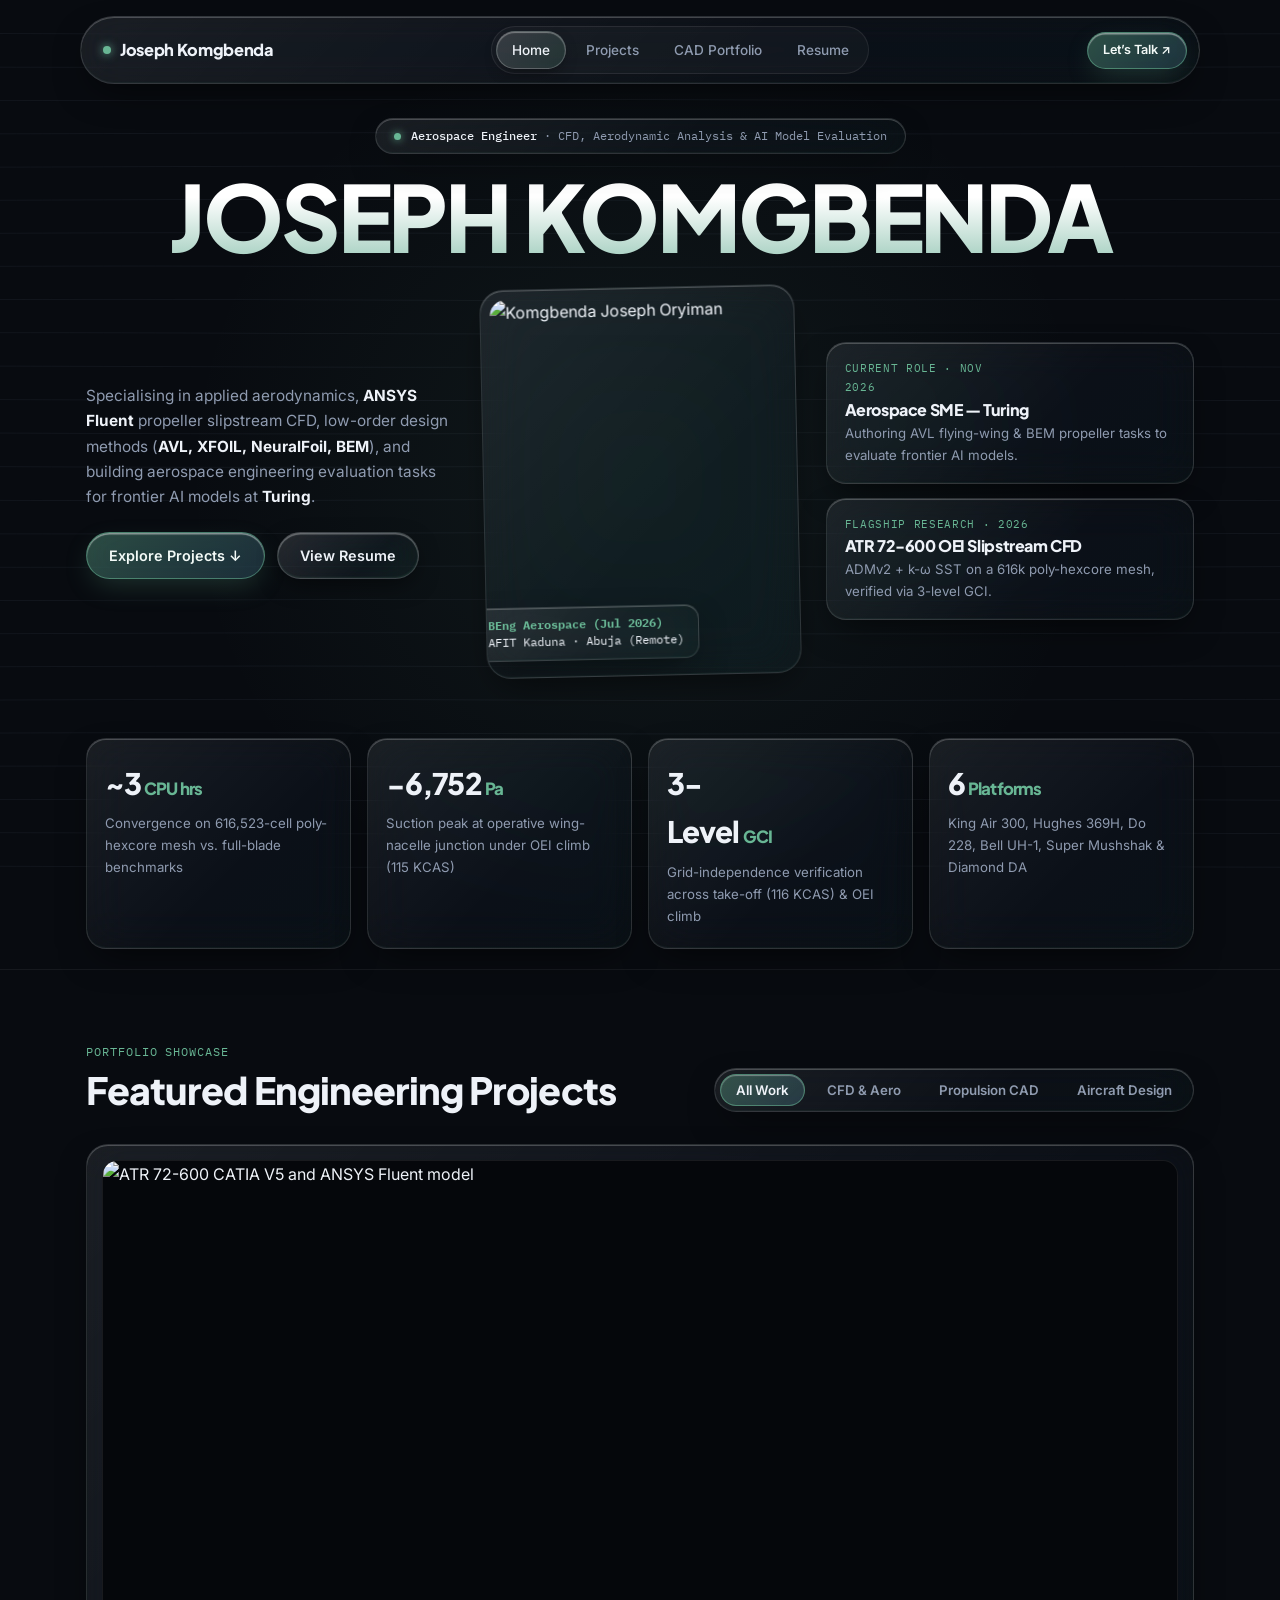
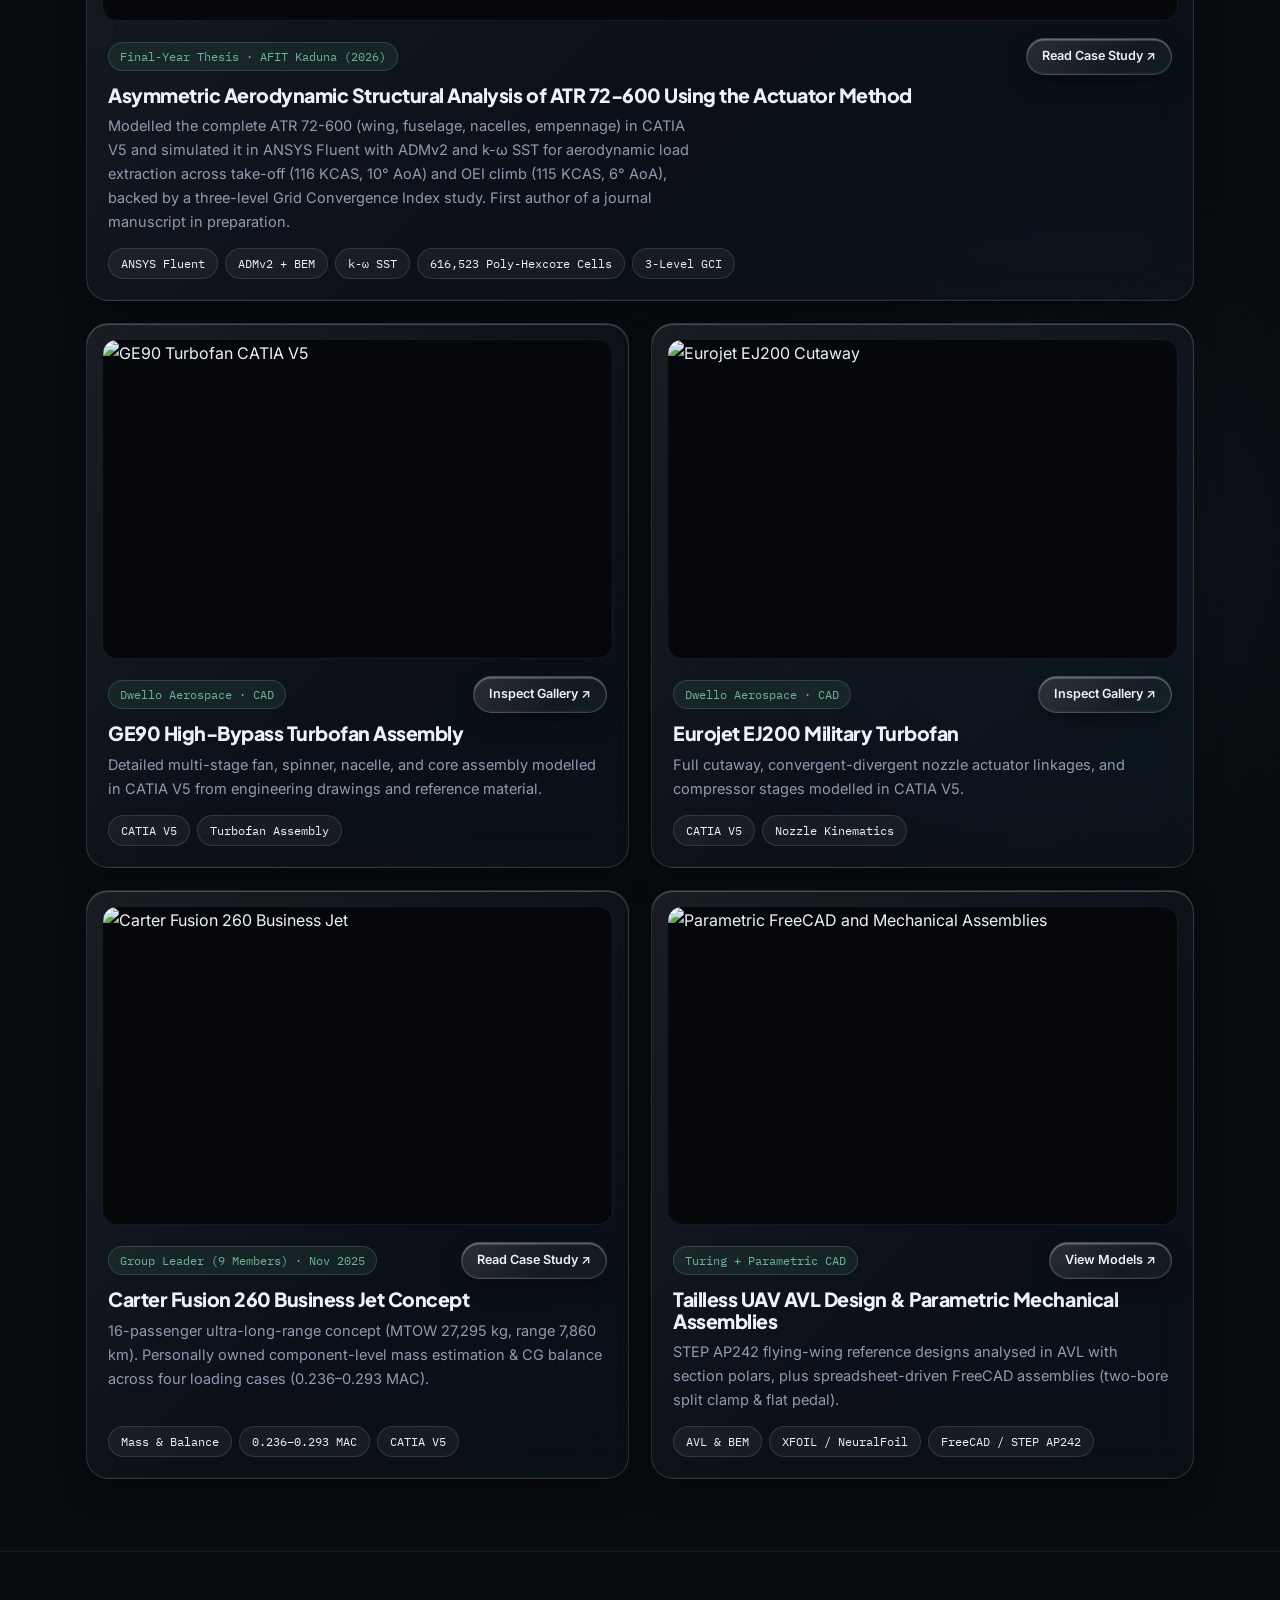
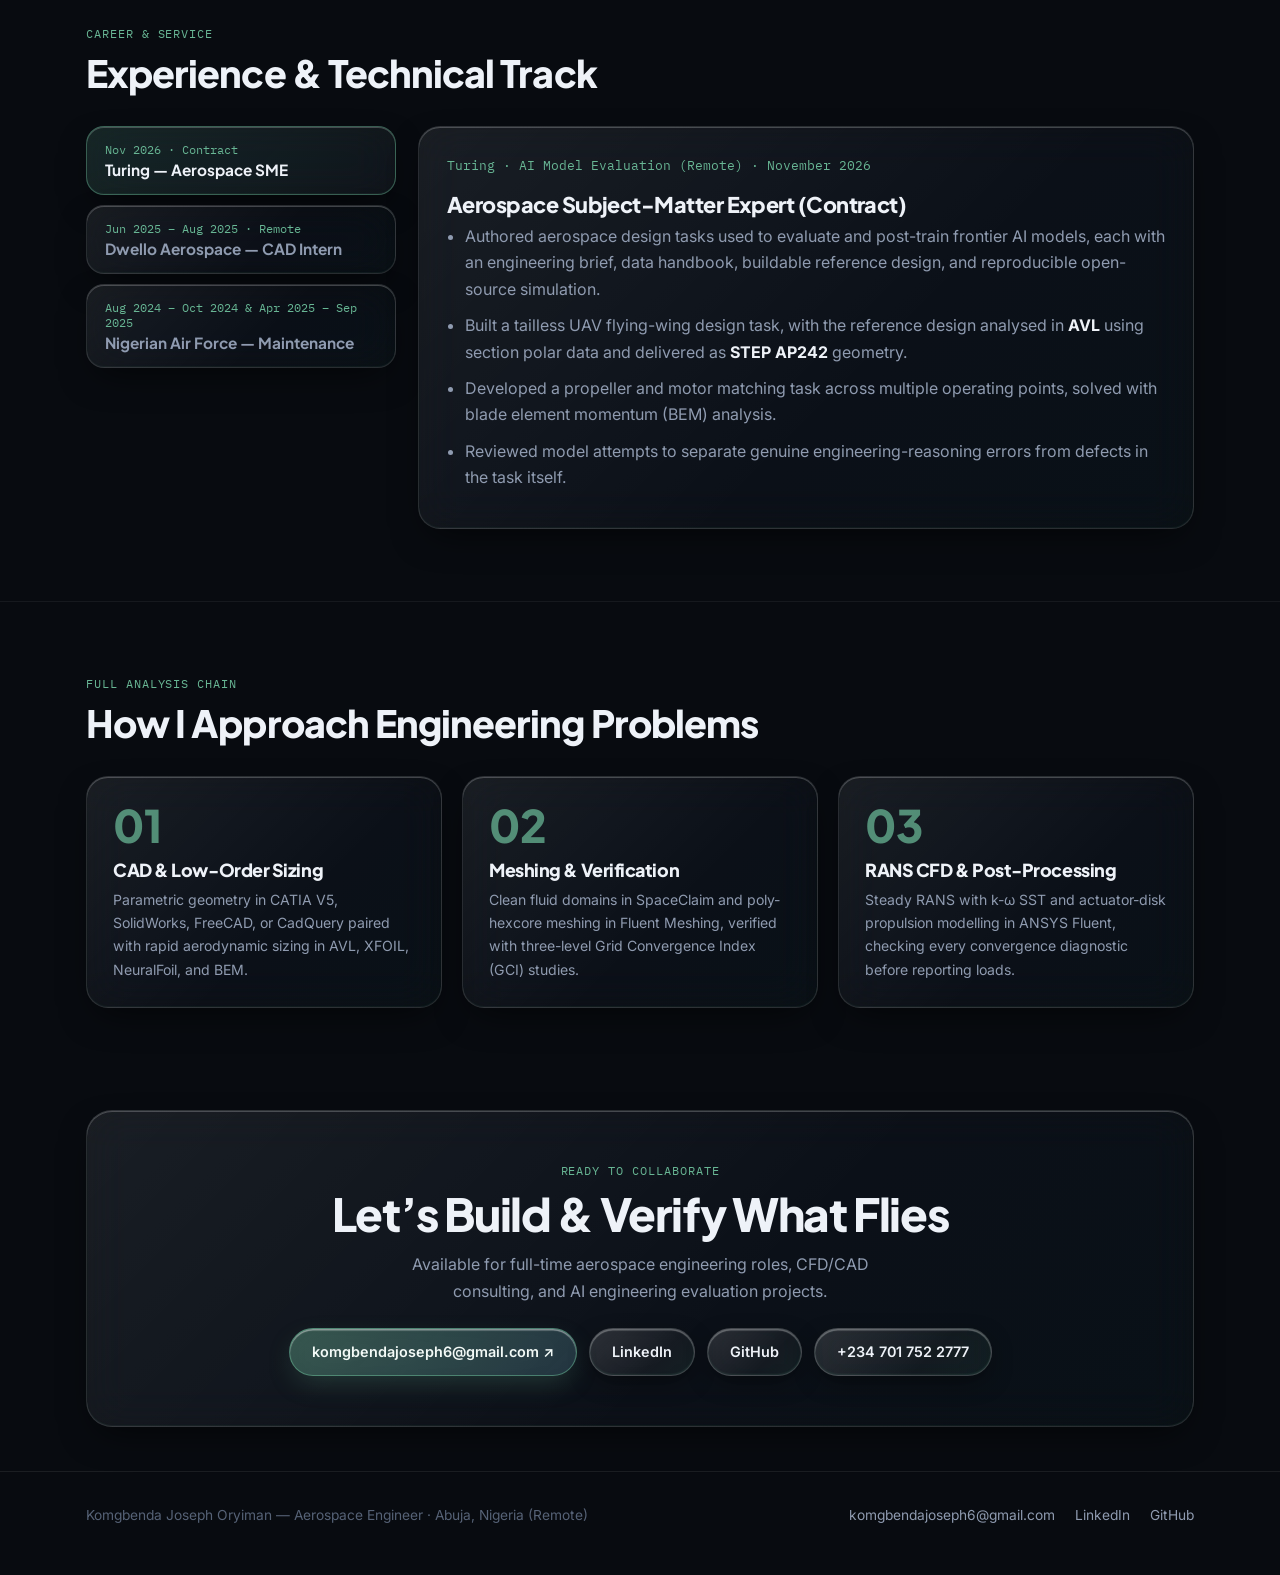
==== index.html @ 3beb5c0e "Redesign portfolio with interactive airflow canvas, liquid-glass UI, and updated resume" ====
<!DOCTYPE html>
<html lang="en">
<head>
<meta charset="UTF-8">
<meta name="viewport" content="width=device-width, initial-scale=1">
<title>Komgbenda Joseph Oryiman — Aerospace Engineer | CFD, CAD &amp; AI Model Evaluation</title>
<meta name="description" content="Aerospace engineering portfolio of Komgbenda Joseph Oryiman: ATR 72-600 propeller slipstream CFD, AVL/XFOIL/BEM low-order aerodynamics, CATIA V5 turbofan modeling, and AI model evaluation.">
<link rel="preconnect" href="https://fonts.googleapis.com">
<link rel="preconnect" href="https://fonts.gstatic.com" crossorigin>
<link href="https://fonts.googleapis.com/css2?family=Plus+Jakarta+Sans:wght@600;700;800&family=Inter:wght@400;500;600&family=IBM+Plex+Mono:wght@400;500;600&display=swap" rel="stylesheet">
<link rel="stylesheet" href="style.css">
</head>
<body>

<canvas id="airflow-canvas"></canvas>

<div class="page-content">
  <div class="nav-shell">
    <nav class="top-pill liquid-glass">
      <a class="brand" href="index.html">
        <span class="brand-dot"></span>
        Joseph Komgbenda
      </a>
      <div class="nav-tabs">
        <a class="nav-tab active" href="index.html" aria-current="page">Home</a>
        <a class="nav-tab" href="projects.html">Projects</a>
        <a class="nav-tab" href="cad-portfolio.html">CAD Portfolio</a>
        <a class="nav-tab" href="resume.html">Resume</a>
      </div>
      <a class="liquid-btn primary sm" href="#contact">Let’s Talk ↗</a>
    </nav>
  </div>

  <header class="hero" id="home">
    <div class="wrap">
      <div class="hero-kicker liquid-glass">
        <span class="pulse-dot"></span>
        <span><b>Aerospace Engineer</b> · CFD, Aerodynamic Analysis &amp; AI Model Evaluation</span>
      </div>
      <h1 class="hero-banner-name">JOSEPH KOMGBENDA</h1>

      <div class="hero-stage">
        <div class="hero-left">
          <p>
            Specialising in applied aerodynamics, <b>ANSYS Fluent</b> propeller slipstream CFD,
            low-order design methods (<b>AVL, XFOIL, NeuralFoil, BEM</b>), and building aerospace
            engineering evaluation tasks for frontier AI models at <b>Turing</b>.
          </p>
          <div style="display:flex; gap:12px; flex-wrap:wrap;">
            <a class="liquid-btn primary" href="projects.html">Explore Projects ↓</a>
            <a class="liquid-btn" href="resume.html">View Resume</a>
          </div>
        </div>

        <div class="portrait-card liquid-glass">
          <img src="assets/joe-photo.jpg" alt="Komgbenda Joseph Oryiman">
          <div class="floating-badge liquid-glass">
            <b>BEng Aerospace (Jul 2026)</b><br>
            AFIT Kaduna · Abuja (Remote)
          </div>
        </div>

        <div class="hero-right">
          <a class="spec-pill-card liquid-glass" href="resume.html">
            <div class="eyebrow">
              <span>Current Role · Nov 2026</span>
              <span class="telemetry-hint">AVL · BEM · STEP AP242</span>
            </div>
            <h3>Aerospace SME — Turing</h3>
            <p>Authoring AVL flying-wing &amp; BEM propeller tasks to evaluate frontier AI models.</p>
          </a>
          <a class="spec-pill-card liquid-glass" href="project-atr72.html">
            <div class="eyebrow">
              <span>Flagship Research · 2026</span>
              <span class="telemetry-hint">115–116 KCAS · RANS</span>
            </div>
            <h3>ATR 72-600 OEI Slipstream CFD</h3>
            <p>ADMv2 + k-&omega; SST on a 616k poly-hexcore mesh, verified via 3-level GCI.</p>
          </a>
        </div>
      </div>
    </div>
  </header>

  <div class="wrap">
    <div class="stats-grid">
      <div class="stat-card liquid-glass">
        <div class="stat-top">
          <div class="stat-val">~3<span>CPU hrs</span></div>
          <span class="telemetry-hint">vs. 170–3,100h</span>
        </div>
        <div class="stat-lbl">Convergence on 616,523-cell poly-hexcore mesh vs. full-blade benchmarks</div>
      </div>
      <div class="stat-card liquid-glass">
        <div class="stat-top">
          <div class="stat-val">&minus;6,752<span>Pa</span></div>
          <span class="telemetry-hint">TKE 35.9 m&sup2;/s&sup2;</span>
        </div>
        <div class="stat-lbl">Suction peak at operative wing-nacelle junction under OEI climb (115 KCAS)</div>
      </div>
      <div class="stat-card liquid-glass">
        <div class="stat-top">
          <div class="stat-val">3-Level<span>GCI</span></div>
          <span class="telemetry-hint">AoA 6&deg; &amp; 10&deg;</span>
        </div>
        <div class="stat-lbl">Grid-independence verification across take-off (116 KCAS) &amp; OEI climb</div>
      </div>
      <div class="stat-card liquid-glass">
        <div class="stat-top">
          <div class="stat-val">6<span>Platforms</span></div>
          <span class="telemetry-hint">307 EAG · 431 EG</span>
        </div>
        <div class="stat-lbl">King Air 300, Hughes 369H, Do 228, Bell UH-1, Super Mushshak &amp; Diamond DA</div>
      </div>
    </div>
  </div>

  <section class="sec" id="projects">
    <div class="wrap">
      <div class="sec-head">
        <div>
          <span class="sec-tag">Portfolio Showcase</span>
          <h2>Featured Engineering Projects</h2>
        </div>
        <div class="filter-bar liquid-glass" role="tablist">
          <button class="filter-pill active" data-filter="all">All Work</button>
          <button class="filter-pill" data-filter="cfd">CFD &amp; Aero</button>
          <button class="filter-pill" data-filter="cad">Propulsion CAD</button>
          <button class="filter-pill" data-filter="design">Aircraft Design</button>
        </div>
      </div>

      <div class="proj-grid">
        <article class="proj-card wide liquid-glass" data-cat="cfd">
          <div class="proj-thumb">
            <img src="assets/atr-model ansys.png" alt="ATR 72-600 CATIA V5 and ANSYS Fluent model">
          </div>
          <div class="proj-body">
            <div class="proj-meta">
              <span class="proj-tag">Final-Year Thesis · AFIT Kaduna (2026)</span>
              <a class="liquid-btn sm" href="project-atr72.html">Read Case Study ↗</a>
            </div>
            <h3>Asymmetric Aerodynamic Structural Analysis of ATR 72-600 Using the Actuator Method</h3>
            <p>
              Modelled the complete ATR 72-600 (wing, fuselage, nacelles, empennage) in CATIA V5 and simulated it in ANSYS Fluent
              with ADMv2 and k-&omega; SST for aerodynamic load extraction across take-off (116 KCAS, 10&deg; AoA) and OEI climb
              (115 KCAS, 6&deg; AoA), backed by a three-level Grid Convergence Index study. First author of a journal manuscript in preparation.
            </p>
            <div class="chip-list">
              <span class="glass-chip">ANSYS Fluent</span>
              <span class="glass-chip">ADMv2 + BEM</span>
              <span class="glass-chip">k-&omega; SST</span>
              <span class="glass-chip">616,523 Poly-Hexcore Cells</span>
              <span class="glass-chip">3-Level GCI</span>
            </div>
          </div>
        </article>

        <article class="proj-card liquid-glass" data-cat="cad">
          <div class="proj-thumb">
            <img src="assets/ge90-iso.jpg" alt="GE90 Turbofan CATIA V5">
          </div>
          <div class="proj-body">
            <div class="proj-meta">
              <span class="proj-tag">Dwello Aerospace · CAD</span>
              <a class="liquid-btn sm" href="cad-portfolio.html">Inspect Gallery ↗</a>
            </div>
            <h3>GE90 High-Bypass Turbofan Assembly</h3>
            <p>Detailed multi-stage fan, spinner, nacelle, and core assembly modelled in CATIA V5 from engineering drawings and reference material.</p>
            <div class="chip-list">
              <span class="glass-chip">CATIA V5</span>
              <span class="glass-chip">Turbofan Assembly</span>
            </div>
          </div>
        </article>

        <article class="proj-card liquid-glass" data-cat="cad">
          <div class="proj-thumb">
            <img src="assets/ej200-cutaway.jpg" alt="Eurojet EJ200 Cutaway">
          </div>
          <div class="proj-body">
            <div class="proj-meta">
              <span class="proj-tag">Dwello Aerospace · CAD</span>
              <a class="liquid-btn sm" href="cad-portfolio.html#ej200">Inspect Gallery ↗</a>
            </div>
            <h3>Eurojet EJ200 Military Turbofan</h3>
            <p>Full cutaway, convergent-divergent nozzle actuator linkages, and compressor stages modelled in CATIA V5.</p>
            <div class="chip-list">
              <span class="glass-chip">CATIA V5</span>
              <span class="glass-chip">Nozzle Kinematics</span>
            </div>
          </div>
        </article>

        <article class="proj-card liquid-glass" data-cat="design">
          <div class="proj-thumb">
            <img src="assets/carter260-iso.jpg" alt="Carter Fusion 260 Business Jet">
          </div>
          <div class="proj-body">
            <div class="proj-meta">
              <span class="proj-tag">Group Leader (9 Members) · Nov 2025</span>
              <a class="liquid-btn sm" href="project-carter260.html">Read Case Study ↗</a>
            </div>
            <h3>Carter Fusion 260 Business Jet Concept</h3>
            <p>16-passenger ultra-long-range concept (MTOW 27,295 kg, range 7,860 km). Personally owned component-level mass estimation &amp; CG balance across four loading cases (0.236–0.293 MAC).</p>
            <div class="chip-list">
              <span class="glass-chip">Mass &amp; Balance</span>
              <span class="glass-chip">0.236–0.293 MAC</span>
              <span class="glass-chip">CATIA V5</span>
            </div>
          </div>
        </article>

        <article class="proj-card liquid-glass" data-cat="cfd">
          <div class="proj-thumb">
            <img src="assets/bike brace.jpg" alt="Parametric FreeCAD and Mechanical Assemblies">
          </div>
          <div class="proj-body">
            <div class="proj-meta">
              <span class="proj-tag">Turing + Parametric CAD</span>
              <a class="liquid-btn sm" href="cad-portfolio.html#side-quests">View Models ↗</a>
            </div>
            <h3>Tailless UAV AVL Design &amp; Parametric Mechanical Assemblies</h3>
            <p>STEP AP242 flying-wing reference designs analysed in AVL with section polars, plus spreadsheet-driven FreeCAD assemblies (two-bore split clamp &amp; flat pedal).</p>
            <div class="chip-list">
              <span class="glass-chip">AVL &amp; BEM</span>
              <span class="glass-chip">XFOIL / NeuralFoil</span>
              <span class="glass-chip">FreeCAD / STEP AP242</span>
            </div>
          </div>
        </article>
      </div>
    </div>
  </section>

  <section class="sec" id="experience">
    <div class="wrap">
      <div class="sec-head">
        <div>
          <span class="sec-tag">Career &amp; Service</span>
          <h2>Experience &amp; Technical Track</h2>
        </div>
      </div>

      <div class="exp-layout">
        <div class="exp-tab-list" role="tablist">
          <button class="exp-tab-btn liquid-glass active" data-exp="turing">
            <span class="when">Nov 2026 · Contract</span>
            <strong>Turing — Aerospace SME</strong>
          </button>
          <button class="exp-tab-btn liquid-glass" data-exp="dwello">
            <span class="when">Jun 2025 – Aug 2025 · Remote</span>
            <strong>Dwello Aerospace — CAD Intern</strong>
          </button>
          <button class="exp-tab-btn liquid-glass" data-exp="naf">
            <span class="when">Aug 2024 – Oct 2024 &amp; Apr 2025 – Sep 2025</span>
            <strong>Nigerian Air Force — Maintenance</strong>
          </button>
        </div>

        <div>
          <div class="exp-panel liquid-glass active" id="exp-turing">
            <div class="org">Turing · AI Model Evaluation (Remote) · November 2026</div>
            <h3>Aerospace Subject-Matter Expert (Contract)</h3>
            <ul>
              <li>Authored aerospace design tasks used to evaluate and post-train frontier AI models, each with an engineering brief, data handbook, buildable reference design, and reproducible open-source simulation.</li>
              <li>Built a tailless UAV flying-wing design task, with the reference design analysed in <b>AVL</b> using section polar data and delivered as <b>STEP AP242</b> geometry.</li>
              <li>Developed a propeller and motor matching task across multiple operating points, solved with blade element momentum (BEM) analysis.</li>
              <li>Reviewed model attempts to separate genuine engineering-reasoning errors from defects in the task itself.</li>
            </ul>
          </div>

          <div class="exp-panel liquid-glass" id="exp-dwello">
            <div class="org">Dwello Aerospace · June 2025 – August 2025</div>
            <h3>Remote CAD Engineering Intern</h3>
            <ul>
              <li>Built detailed <b>CATIA V5</b> models of the <b>GE90</b> and <b>Eurojet EJ200</b> turbofan engines from engineering drawings and reference material.</li>
              <li>Delivered multi-view assemblies and fan/core cutaway visualisations for technical design reviews.</li>
            </ul>
          </div>

          <div class="exp-panel liquid-glass" id="exp-naf">
            <div class="org">Nigerian Air Force · 307 Executive Airlift Group (Apr–Sep 2025) &amp; 431 Engineering Group (Aug–Oct 2024)</div>
            <h3>Aircraft Maintenance (Nine Months Total)</h3>
            <ul>
              <li>Nine months of maintenance work across <b>six platforms</b>: King Air 300, Hughes 369H, Do 228, Bell UH-1, Super Mushshak, and Diamond DA.</li>
              <li>Executed scheduled inspections, maintenance records, and engineering documentation across both NAF commands.</li>
            </ul>
          </div>
        </div>
      </div>
    </div>
  </section>

  <section class="sec" id="process">
    <div class="wrap">
      <div class="sec-head">
        <div>
          <span class="sec-tag">Full Analysis Chain</span>
          <h2>How I Approach Engineering Problems</h2>
        </div>
      </div>
      <div class="process-grid">
        <div class="process-card liquid-glass">
          <div class="process-num">01</div>
          <h3>CAD &amp; Low-Order Sizing</h3>
          <p>Parametric geometry in CATIA V5, SolidWorks, FreeCAD, or CadQuery paired with rapid aerodynamic sizing in AVL, XFOIL, NeuralFoil, and BEM.</p>
        </div>
        <div class="process-card liquid-glass">
          <div class="process-num">02</div>
          <h3>Meshing &amp; Verification</h3>
          <p>Clean fluid domains in SpaceClaim and poly-hexcore meshing in Fluent Meshing, verified with three-level Grid Convergence Index (GCI) studies.</p>
        </div>
        <div class="process-card liquid-glass">
          <div class="process-num">03</div>
          <h3>RANS CFD &amp; Post-Processing</h3>
          <p>Steady RANS with k-&omega; SST and actuator-disk propulsion modelling in ANSYS Fluent, checking every convergence diagnostic before reporting loads.</p>
        </div>
      </div>
    </div>
  </section>

  <div class="wrap" id="contact">
    <div class="cta-box liquid-glass">
      <span class="sec-tag">Ready to Collaborate</span>
      <h2>Let’s Build &amp; Verify What Flies</h2>
      <p>Available for full-time aerospace engineering roles, CFD/CAD consulting, and AI engineering evaluation projects.</p>
      <div class="cta-actions">
        <a class="liquid-btn primary" href="mailto:komgbendajoseph6@gmail.com">komgbendajoseph6@gmail.com ↗</a>
        <a class="liquid-btn" href="https://www.linkedin.com/in/joseph-komgbenda-38bb41287/" target="_blank" rel="noopener">LinkedIn</a>
        <a class="liquid-btn" href="https://github.com/Joe47122" target="_blank" rel="noopener">GitHub</a>
        <a class="liquid-btn" href="tel:+2347017522777">+234 701 752 2777</a>
      </div>
    </div>
  </div>

  <footer class="site-footer">
    <div class="wrap footer-inner">
      <p>Komgbenda Joseph Oryiman &mdash; Aerospace Engineer · Abuja, Nigeria (Remote)</p>
      <div class="footer-links">
        <a href="mailto:komgbendajoseph6@gmail.com">komgbendajoseph6@gmail.com</a>
        <a href="https://www.linkedin.com/in/joseph-komgbenda-38bb41287/" target="_blank" rel="noopener">LinkedIn</a>
        <a href="https://github.com/Joe47122" target="_blank" rel="noopener">GitHub</a>
      </div>
    </div>
  </footer>
</div>

<script src="app.js"></script>
</body>
</html>
---- style.css ----
/* ============================================================
   Komgbenda Joseph Oryiman — Aerospace Engineering Portfolio
   Design: Refined Dark Slate + Multi-Layered Liquid Glass +
   Interactive Wind-Tunnel Airflow Streamlines + Preserved Fonts
   ============================================================ */

:root {
  --bg: #080b10;
  --bg-elev: #0d121a;
  --ink: #eef2f8;
  --muted: #8f9bb0;
  --faint: #566276;

  /* Refined, muted seafoam-sage & aero-teal palette */
  --accent: #68b694;
  --accent-soft: rgba(104, 182, 148, 0.22);
  --accent-cyan: #5d9cb3;
  --accent-dark: #07130e;

  /* Preserved original fonts */
  --font-display: "Plus Jakarta Sans", -apple-system, BlinkMacSystemFont, sans-serif;
  --font-body: "Inter", -apple-system, BlinkMacSystemFont, sans-serif;
  --font-mono: "IBM Plex Mono", ui-monospace, Menlo, monospace;

  --max-width: 1160px;
}

* { box-sizing: border-box; }
html { scroll-behavior: smooth; }

@media (prefers-reduced-motion: reduce) {
  html { scroll-behavior: auto; }
  * { animation-duration: 0.01ms !important; transition-duration: 0.01ms !important; }
}

body {
  margin: 0;
  background:
    radial-gradient(700px circle at 50% 10%, rgba(104, 182, 148, 0.08), transparent 65%),
    radial-gradient(600px circle at 85% 45%, rgba(93, 156, 179, 0.06), transparent 65%),
    var(--bg);
  color: var(--ink);
  font-family: var(--font-body);
  font-size: 16px;
  line-height: 1.65;
  -webkit-font-smoothing: antialiased;
  overflow-x: hidden;
  min-height: 100vh;
}

/* ============================================================
   FULL-PAGE INTERACTIVE AIRFLOW CANVAS
   ============================================================ */
#airflow-canvas {
  position: fixed;
  inset: 0;
  width: 100vw;
  height: 100vh;
  z-index: 0;
  pointer-events: none;
}

.page-content {
  position: relative;
  z-index: 1;
}

a { color: inherit; text-decoration: none; }
:focus-visible { outline: 2px solid var(--accent); outline-offset: 3px; }
img { display: block; max-width: 100%; }

.wrap, .container {
  max-width: var(--max-width);
  margin: 0 auto;
  padding: 0 26px;
}

.mono { font-family: var(--font-mono); }
.accent-text { color: var(--accent); }

h1, h2, h3, h4 {
  font-family: var(--font-display);
  font-weight: 800;
  line-height: 1.12;
  letter-spacing: -0.025em;
  color: var(--ink);
  margin: 0 0 0.45em 0;
}

p { color: var(--muted); margin: 0 0 1em 0; max-width: 65ch; }
p.lede { font-size: 1.04rem; color: var(--ink); max-width: 62ch; }

/* ============================================================
   LIQUID GLASS SURFACES & INTERACTIVE MICRO-DETAILS
   ============================================================ */
.liquid-glass {
  position: relative;
  background: linear-gradient(135deg, rgba(255,255,255,0.08) 0%, rgba(255,255,255,0.025) 60%, rgba(104,182,148,0.035) 100%);
  backdrop-filter: blur(22px) saturate(165%);
  -webkit-backdrop-filter: blur(22px) saturate(165%);
  border: 1px solid rgba(255, 255, 255, 0.12);
  box-shadow:
    0 14px 36px -12px rgba(0, 0, 0, 0.65),
    inset 0 1px 0.5px rgba(255, 255, 255, 0.22),
    inset 0 -1px 1px rgba(104, 182, 148, 0.08);
  transition: transform 0.28s cubic-bezier(0.2, 0.8, 0.2, 1),
              box-shadow 0.28s cubic-bezier(0.2, 0.8, 0.2, 1),
              border-color 0.28s ease,
              background 0.28s ease;
  overflow: hidden;
}

.liquid-glass::after {
  content: "";
  position: absolute;
  inset: 0;
  background: radial-gradient(280px circle at var(--gx, -999px) var(--gy, -999px),
              rgba(104, 182, 148, 0.16),
              rgba(255, 255, 255, 0.05) 45%,
              transparent 70%);
  opacity: 0;
  transition: opacity 0.35s ease;
  pointer-events: none;
}
.liquid-glass:hover::after { opacity: 1; }

.liquid-btn {
  position: relative;
  display: inline-flex;
  align-items: center;
  justify-content: center;
  gap: 10px;
  padding: 11px 22px;
  border-radius: 999px;
  font-family: var(--font-body);
  font-weight: 600;
  font-size: 0.9rem;
  color: var(--ink);
  cursor: pointer;
  overflow: hidden;
  background: linear-gradient(135deg, rgba(255,255,255,0.12) 0%, rgba(255,255,255,0.03) 65%, rgba(104,182,148,0.08) 100%);
  backdrop-filter: blur(20px) saturate(180%);
  -webkit-backdrop-filter: blur(20px) saturate(180%);
  border: 1px solid rgba(255, 255, 255, 0.18);
  box-shadow:
    0 8px 24px -6px rgba(0, 0, 0, 0.6),
    inset 0 1.5px 1px rgba(255, 255, 255, 0.32),
    inset 0 -1px 2px rgba(104, 182, 148, 0.14);
  transition: all 0.26s cubic-bezier(0.2, 0.85, 0.25, 1.15);
  text-decoration: none;
}
.liquid-btn::before {
  content: "";
  position: absolute;
  inset: 0;
  background: radial-gradient(110px circle at var(--mx, 50%) var(--my, 20%), rgba(255,255,255,0.28), transparent 65%);
  opacity: 0;
  transition: opacity 0.25s ease;
  pointer-events: none;
}
.liquid-btn:hover {
  transform: translateY(-2px);
  border-color: rgba(104, 182, 148, 0.5);
  box-shadow:
    0 14px 30px -8px rgba(104, 182, 148, 0.22),
    inset 0 1.5px 1.5px rgba(255, 255, 255, 0.45),
    inset 0 -1.5px 3px rgba(104, 182, 148, 0.25);
  text-decoration: none;
}
.liquid-btn:hover::before { opacity: 1; }

.liquid-btn.primary {
  background: linear-gradient(135deg, rgba(104, 182, 148, 0.38) 0%, rgba(93, 156, 179, 0.24) 100%);
  color: #f3faf7;
  border-color: rgba(104, 182, 148, 0.55);
  box-shadow:
    0 10px 28px -6px rgba(104, 182, 148, 0.25),
    inset 0 1.5px 1px rgba(255, 255, 255, 0.45);
}
.liquid-btn.primary:hover {
  background: linear-gradient(135deg, rgba(104, 182, 148, 0.52) 0%, rgba(93, 156, 179, 0.36) 100%);
  border-color: rgba(104, 182, 148, 0.8);
}

.liquid-btn.sm {
  padding: 7px 15px;
  font-size: 0.79rem;
}

/* ============================================================
   FLOATING LIQUID-GLASS NAVIGATION PILL
   ============================================================ */
.nav-shell {
  position: sticky;
  top: 16px;
  z-index: 60;
  padding: 0 20px;
}
nav.top-pill {
  max-width: 1120px;
  margin: 0 auto;
  border-radius: 999px;
  padding: 9px 12px 9px 22px;
  display: flex;
  align-items: center;
  justify-content: space-between;
  gap: 16px;
  flex-wrap: wrap;
}
.brand {
  font-family: var(--font-display);
  font-weight: 800;
  font-size: 1.02rem;
  letter-spacing: -0.02em;
  display: flex;
  align-items: center;
  gap: 9px;
  color: var(--ink);
}
.brand-dot {
  width: 8px;
  height: 8px;
  border-radius: 50%;
  background: var(--accent);
  box-shadow: 0 0 10px var(--accent);
}

.nav-tabs {
  display: flex;
  align-items: center;
  gap: 5px;
  padding: 4px;
  border-radius: 999px;
  background: rgba(255, 255, 255, 0.03);
  border: 1px solid rgba(255, 255, 255, 0.08);
  flex-wrap: wrap;
}
.nav-tab {
  position: relative;
  padding: 7px 15px;
  border-radius: 999px;
  font-size: 0.85rem;
  font-weight: 500;
  color: var(--muted);
  transition: all 0.24s cubic-bezier(0.2, 0.85, 0.25, 1.15);
}
.nav-tab:hover {
  color: var(--ink);
  transform: translateY(-1.5px);
  background: rgba(255, 255, 255, 0.07);
  box-shadow: inset 0 1px 1px rgba(255, 255, 255, 0.24);
  text-decoration: none;
}
.nav-tab.active, .nav-tab[aria-current="page"] {
  color: var(--ink);
  background: linear-gradient(135deg, rgba(255,255,255,0.14) 0%, rgba(104,182,148,0.16) 100%);
  border: 1px solid rgba(255, 255, 255, 0.22);
  box-shadow:
    0 6px 14px -4px rgba(0, 0, 0, 0.5),
    inset 0 1px 1px rgba(255, 255, 255, 0.35);
}

/* ============================================================
   HERO SECTION (HOME)
   ============================================================ */
.hero {
  padding: 50px 0 32px;
  position: relative;
  text-align: center;
}
.hero-kicker {
  display: inline-flex;
  align-items: center;
  gap: 10px;
  padding: 7px 18px;
  border-radius: 999px;
  font-family: var(--font-mono);
  font-size: 0.76rem;
  color: var(--muted);
  margin-bottom: 16px;
}
.hero-kicker b { color: var(--ink); font-weight: 500; }
.pulse-dot {
  width: 7px;
  height: 7px;
  border-radius: 50%;
  background: var(--accent);
  box-shadow: 0 0 8px var(--accent);
}
.hero-banner-name {
  font-family: var(--font-display);
  font-weight: 800;
  font-size: clamp(2.5rem, 7.2vw, 5.9rem);
  letter-spacing: -0.035em;
  line-height: 0.98;
  margin: 0;
  background: linear-gradient(180deg, #ffffff 30%, #a5cfc0 100%);
  -webkit-background-clip: text;
  background-clip: text;
  color: transparent;
}

.hero-stage {
  margin-top: 26px;
  display: grid;
  grid-template-columns: 1fr 315px 1fr;
  gap: 28px;
  align-items: center;
  text-align: left;
}
.hero-left p {
  color: var(--muted);
  font-size: 0.96rem;
  margin: 0 0 22px;
}
.hero-left b { color: var(--ink); }

.portrait-card {
  position: relative;
  border-radius: 24px;
  padding: 9px;
  transform: rotate(-1.2deg);
}
.portrait-card:hover {
  transform: rotate(0deg) translateY(-4px);
  border-color: rgba(104, 182, 148, 0.4);
}
.portrait-card img {
  width: 100%;
  aspect-ratio: 4 / 5;
  object-fit: cover;
  object-position: top;
  border-radius: 17px;
  filter: contrast(1.03) saturate(0.95);
}
.floating-badge {
  position: absolute;
  left: -14px;
  bottom: 16px;
  padding: 9px 14px;
  border-radius: 14px;
  font-family: var(--font-mono);
  font-size: 0.72rem;
  line-height: 1.45;
}
.floating-badge b { color: var(--accent); }

/* Hidden solver telemetry that reveals on hover */
.telemetry-hint {
  font-family: var(--font-mono);
  font-size: 0.68rem;
  color: var(--faint);
  opacity: 0;
  transform: translateY(4px);
  transition: all 0.28s ease;
}
.liquid-glass:hover .telemetry-hint {
  opacity: 1;
  transform: translateY(0);
  color: var(--accent);
}

.hero-right {
  display: flex;
  flex-direction: column;
  gap: 14px;
}
.spec-pill-card {
  border-radius: 20px;
  padding: 16px 18px;
  display: block;
}
.spec-pill-card:hover {
  transform: translateY(-2px);
  border-color: rgba(104, 182, 148, 0.35);
}
.spec-pill-card .eyebrow {
  display: flex;
  justify-content: space-between;
  font-family: var(--font-mono);
  font-size: 0.71rem;
  color: var(--accent);
  text-transform: uppercase;
  letter-spacing: 0.06em;
}
.spec-pill-card h3 {
  font-family: var(--font-display);
  font-size: 1rem;
  margin: 4px 0 4px;
}
.spec-pill-card p {
  margin: 0;
  font-size: 0.83rem;
  color: var(--muted);
}

/* ============================================================
   STAT STRIP
   ============================================================ */
.stats-grid {
  display: grid;
  grid-template-columns: repeat(4, 1fr);
  gap: 16px;
  margin: 30px 0 20px;
}
.stats-grid.cols-3 {
  grid-template-columns: repeat(3, 1fr);
}
.stat-card {
  border-radius: 20px;
  padding: 20px 18px;
}
.stat-card:hover {
  transform: translateY(-3px);
  border-color: rgba(104, 182, 148, 0.38);
}
.stat-top {
  display: flex;
  justify-content: space-between;
  align-items: baseline;
  gap: 8px;
}
.stat-val {
  font-family: var(--font-display);
  font-weight: 800;
  font-size: 1.85rem;
  letter-spacing: -0.03em;
  color: var(--ink);
}
.stat-val span { color: var(--accent); font-size: 1.05rem; margin-left: 3px; }
.stat-lbl {
  color: var(--muted);
  font-size: 0.83rem;
  margin-top: 6px;
}

/* ============================================================
   SECTIONS & LIQUID GLASS FILTER TABS
   ============================================================ */
section.sec, .section {
  padding: 72px 0;
  border-top: 1px solid rgba(255,255,255,0.06);
}
.sec-head {
  display: flex;
  justify-content: space-between;
  align-items: flex-end;
  flex-wrap: wrap;
  gap: 20px;
  margin-bottom: 32px;
}
.sec-tag, .kicker {
  font-family: var(--font-mono);
  font-size: 0.74rem;
  color: var(--accent);
  text-transform: uppercase;
  letter-spacing: 0.08em;
  margin-bottom: 8px;
  display: block;
}
.sec-head h2 {
  font-family: var(--font-display);
  font-weight: 800;
  font-size: clamp(1.65rem, 3vw, 2.35rem);
  letter-spacing: -0.025em;
  margin: 0;
}

.filter-bar {
  display: inline-flex;
  flex-wrap: wrap;
  gap: 6px;
  padding: 5px;
  border-radius: 999px;
}
.filter-pill {
  border: 1px solid transparent;
  background: transparent;
  color: var(--muted);
  font-family: var(--font-body);
  font-weight: 600;
  font-size: 0.83rem;
  padding: 7px 15px;
  border-radius: 999px;
  cursor: pointer;
  transition: all 0.24s cubic-bezier(0.2, 0.85, 0.25, 1.15);
}
.filter-pill:hover {
  color: var(--ink);
  transform: translateY(-1.5px);
  background: rgba(255,255,255,0.06);
}
.filter-pill.active {
  color: var(--ink);
  background: linear-gradient(135deg, rgba(104, 182, 148, 0.35) 0%, rgba(93, 156, 179, 0.25) 100%);
  border-color: rgba(104, 182, 148, 0.55);
  box-shadow: inset 0 1px 1px rgba(255,255,255,0.35);
}

/* ============================================================
   PROJECT SHOWCASE GRID
   ============================================================ */
.proj-grid {
  display: grid;
  grid-template-columns: repeat(2, 1fr);
  gap: 22px;
}
.proj-card {
  border-radius: 22px;
  padding: 15px;
  display: flex;
  flex-direction: column;
  gap: 15px;
}
.proj-card:hover {
  transform: translateY(-4px);
  border-color: rgba(104, 182, 148, 0.38);
}
.proj-card.wide { grid-column: 1 / -1; }
.proj-thumb {
  position: relative;
  border-radius: 15px;
  overflow: hidden;
  aspect-ratio: 16 / 10;
  background: #05070b;
  border: 1px solid rgba(255,255,255,0.08);
}
.proj-card.wide .proj-thumb { aspect-ratio: 21 / 9; }
.proj-thumb img {
  width: 100%;
  height: 100%;
  object-fit: cover;
  transition: transform 0.6s cubic-bezier(0.2, 0.8, 0.2, 1);
}
.proj-card:hover .proj-thumb img { transform: scale(1.035); }

.proj-body { padding: 2px 6px 6px; display: flex; flex-direction: column; flex: 1; }
.proj-meta {
  display: flex;
  justify-content: space-between;
  align-items: center;
  gap: 10px;
  margin-bottom: 10px;
  flex-wrap: wrap;
}
.proj-tag {
  font-family: var(--font-mono);
  font-size: 0.72rem;
  color: var(--accent);
  padding: 4px 11px;
  border-radius: 999px;
  background: rgba(104, 182, 148, 0.1);
  border: 1px solid rgba(104, 182, 148, 0.24);
}
.proj-body h3 {
  font-family: var(--font-display);
  font-size: 1.22rem;
  margin: 0 0 8px;
}
.proj-body p {
  margin: 0 0 14px;
  color: var(--muted);
  font-size: 0.91rem;
}
.chip-list, .chip-row { display: flex; flex-wrap: wrap; gap: 7px; margin-top: auto; }
.glass-chip, .chip {
  font-family: var(--font-mono);
  font-size: 0.72rem;
  color: var(--ink);
  padding: 5px 12px;
  border-radius: 999px;
  background: rgba(255,255,255,0.05);
  border: 1px solid rgba(255,255,255,0.12);
  transition: border-color 0.25s ease, color 0.25s ease, transform 0.2s ease;
}
.liquid-glass:hover .glass-chip, .chip:hover {
  border-color: rgba(104, 182, 148, 0.38);
}

/* ============================================================
   INTERACTIVE EXPERIENCE TABS
   ============================================================ */
.exp-layout {
  display: grid;
  grid-template-columns: 310px 1fr;
  gap: 22px;
  align-items: start;
}
.exp-tab-list {
  display: flex;
  flex-direction: column;
  gap: 10px;
}
.exp-tab-btn {
  text-align: left;
  padding: 15px 18px;
  border-radius: 18px;
  cursor: pointer;
  color: var(--muted);
  font-family: var(--font-body);
}
.exp-tab-btn:hover {
  color: var(--ink);
  transform: translateX(4px);
}
.exp-tab-btn.active {
  color: var(--ink);
  border-color: rgba(104, 182, 148, 0.45);
  background: linear-gradient(135deg, rgba(104,182,148,0.16) 0%, rgba(255,255,255,0.04) 100%);
}
.exp-tab-btn .when {
  display: block;
  font-family: var(--font-mono);
  font-size: 0.72rem;
  color: var(--accent);
  margin-bottom: 3px;
}
.exp-tab-btn strong {
  display: block;
  font-family: var(--font-display);
  font-size: 0.96rem;
}
.exp-panel {
  border-radius: 22px;
  padding: 28px;
  display: none;
}
.exp-panel.active { display: block; }
.exp-panel h3 {
  font-family: var(--font-display);
  font-size: 1.35rem;
  margin: 4px 0 6px;
}
.exp-panel .org {
  font-family: var(--font-mono);
  font-size: 0.82rem;
  color: var(--accent);
  margin-bottom: 16px;
}
.exp-panel ul {
  margin: 0;
  padding-left: 18px;
  color: var(--muted);
}
.exp-panel li { margin-bottom: 10px; }
.exp-panel li b { color: var(--ink); }

/* ============================================================
   01 / 02 / 03 WORKFLOW PROCESS
   ============================================================ */
.process-grid {
  display: grid;
  grid-template-columns: repeat(3, 1fr);
  gap: 20px;
}
.process-card {
  border-radius: 22px;
  padding: 26px;
}
.process-card:hover {
  transform: translateY(-3px);
  border-color: rgba(104, 182, 148, 0.38);
}
.process-num {
  font-family: var(--font-display);
  font-weight: 800;
  font-size: 2.8rem;
  line-height: 1;
  color: rgba(104, 182, 148, 0.75);
  margin-bottom: 12px;
  transition: color 0.25s ease, transform 0.25s ease;
}
.process-card:hover .process-num {
  color: var(--accent);
  transform: translateX(3px);
}
.process-card h3 {
  font-family: var(--font-display);
  font-size: 1.12rem;
  margin: 0 0 8px;
}
.process-card p {
  margin: 0;
  color: var(--muted);
  font-size: 0.88rem;
}

/* ============================================================
   SECONDARY PAGES: HEADERS, TWO-COL, SPEC TABLES, GALLERIES
   ============================================================ */
.page-head {
  padding: 52px 0 28px;
}
.page-head h1 {
  font-size: clamp(2rem, 4.2vw, 3.1rem);
  max-width: 24ch;
  margin-bottom: 14px;
}
.status-note {
  display: inline-flex;
  align-items: center;
  gap: 8px;
  font-family: var(--font-mono);
  font-size: 0.76rem;
  color: var(--accent);
  background: rgba(104, 182, 148, 0.12);
  border: 1px solid rgba(104, 182, 148, 0.3);
  padding: 6px 14px;
  border-radius: 999px;
}

.two-col {
  display: grid;
  grid-template-columns: 1.08fr 0.92fr;
  gap: 32px;
  align-items: start;
}

.glass-panel {
  border-radius: 22px;
  padding: 28px;
}

.result-list {
  list-style: none;
  margin: 16px 0 0;
  padding: 0;
  border-radius: 18px;
  overflow: hidden;
  border: 1px solid rgba(255, 255, 255, 0.12);
  background: rgba(255, 255, 255, 0.03);
}
.result-list li {
  display: grid;
  grid-template-columns: 165px 1fr;
  gap: 16px;
  padding: 13px 18px;
  border-bottom: 1px solid rgba(255, 255, 255, 0.07);
}
.result-list li:last-child { border-bottom: none; }
.result-list li:nth-child(even) { background: rgba(255, 255, 255, 0.02); }
.result-list .k {
  font-family: var(--font-mono);
  color: var(--ink);
  font-weight: 500;
  font-size: 0.84rem;
}
.result-list .v {
  color: var(--muted);
  font-size: 0.9rem;
}

/* Gallery with Interactive Lightbox Zoom */
.gallery {
  display: grid;
  grid-template-columns: repeat(2, 1fr);
  gap: 18px;
  margin-top: 24px;
}
.gallery figure {
  margin: 0;
  border-radius: 20px;
  overflow: hidden;
  cursor: zoom-in;
}
.gallery figure img {
  width: 100%;
  aspect-ratio: 4 / 3;
  object-fit: cover;
  transition: transform 0.55s cubic-bezier(0.2, 0.8, 0.2, 1);
}
.gallery figure:hover img {
  transform: scale(1.035);
}
.gallery figcaption {
  padding: 12px 16px;
  font-family: var(--font-mono);
  font-size: 0.78rem;
  color: var(--muted);
  border-top: 1px solid rgba(255, 255, 255, 0.08);
  display: flex;
  justify-content: space-between;
  align-items: center;
}
.gallery .wide { grid-column: 1 / -1; }
.gallery .wide img { aspect-ratio: 16 / 8; }

/* Lightbox modal */
.lightbox-backdrop {
  position: fixed;
  inset: 0;
  z-index: 120;
  background: rgba(5, 8, 12, 0.88);
  backdrop-filter: blur(18px);
  display: none;
  align-items: center;
  justify-content: center;
  padding: 28px;
  cursor: zoom-out;
}
.lightbox-backdrop.open { display: flex; }
.lightbox-inner {
  max-width: 1080px;
  max-height: 90vh;
  border-radius: 22px;
  padding: 14px;
  display: flex;
  flex-direction: column;
  gap: 10px;
}
.lightbox-inner img {
  max-height: 78vh;
  width: auto;
  margin: 0 auto;
  border-radius: 14px;
  object-fit: contain;
}
.lightbox-caption {
  font-family: var(--font-mono);
  font-size: 0.82rem;
  color: var(--muted);
  text-align: center;
}

/* ============================================================
   FOOTER CTA & FOOTER
   ============================================================ */
.cta-box {
  border-radius: 26px;
  padding: 50px 34px;
  text-align: center;
  margin: 30px 0 44px;
}
.cta-box h2 {
  font-family: var(--font-display);
  font-weight: 800;
  font-size: clamp(1.85rem, 3.8vw, 2.85rem);
  letter-spacing: -0.03em;
  margin: 0 0 12px;
}
.cta-box p {
  color: var(--muted);
  max-width: 50ch;
  margin: 0 auto 24px;
}
.cta-actions {
  display: flex;
  justify-content: center;
  flex-wrap: wrap;
  gap: 12px;
}

.site-footer {
  border-top: 1px solid rgba(255, 255, 255, 0.08);
  padding: 32px 0 48px;
  margin-top: 20px;
}
.footer-inner {
  display: flex;
  justify-content: space-between;
  align-items: center;
  flex-wrap: wrap;
  gap: 14px;
}
.footer-inner p {
  margin: 0;
  font-size: 0.86rem;
  color: var(--faint);
}
.footer-links {
  display: flex;
  gap: 20px;
  font-size: 0.86rem;
}
.footer-links a { color: var(--muted); }
.footer-links a:hover { color: var(--accent); }

@media (max-width: 920px) {
  .hero-stage, .proj-grid, .exp-layout, .process-grid, .two-col {
    grid-template-columns: 1fr;
  }
  .stats-grid, .stats-grid.cols-3 {
    grid-template-columns: 1fr 1fr;
  }
  nav.top-pill {
    border-radius: 22px;
    padding: 12px 16px;
  }
}
@media (max-width: 600px) {
  .stats-grid, .stats-grid.cols-3, .gallery {
    grid-template-columns: 1fr;
  }
  .result-list li {
    grid-template-columns: 1fr;
    gap: 4px;
  }
}
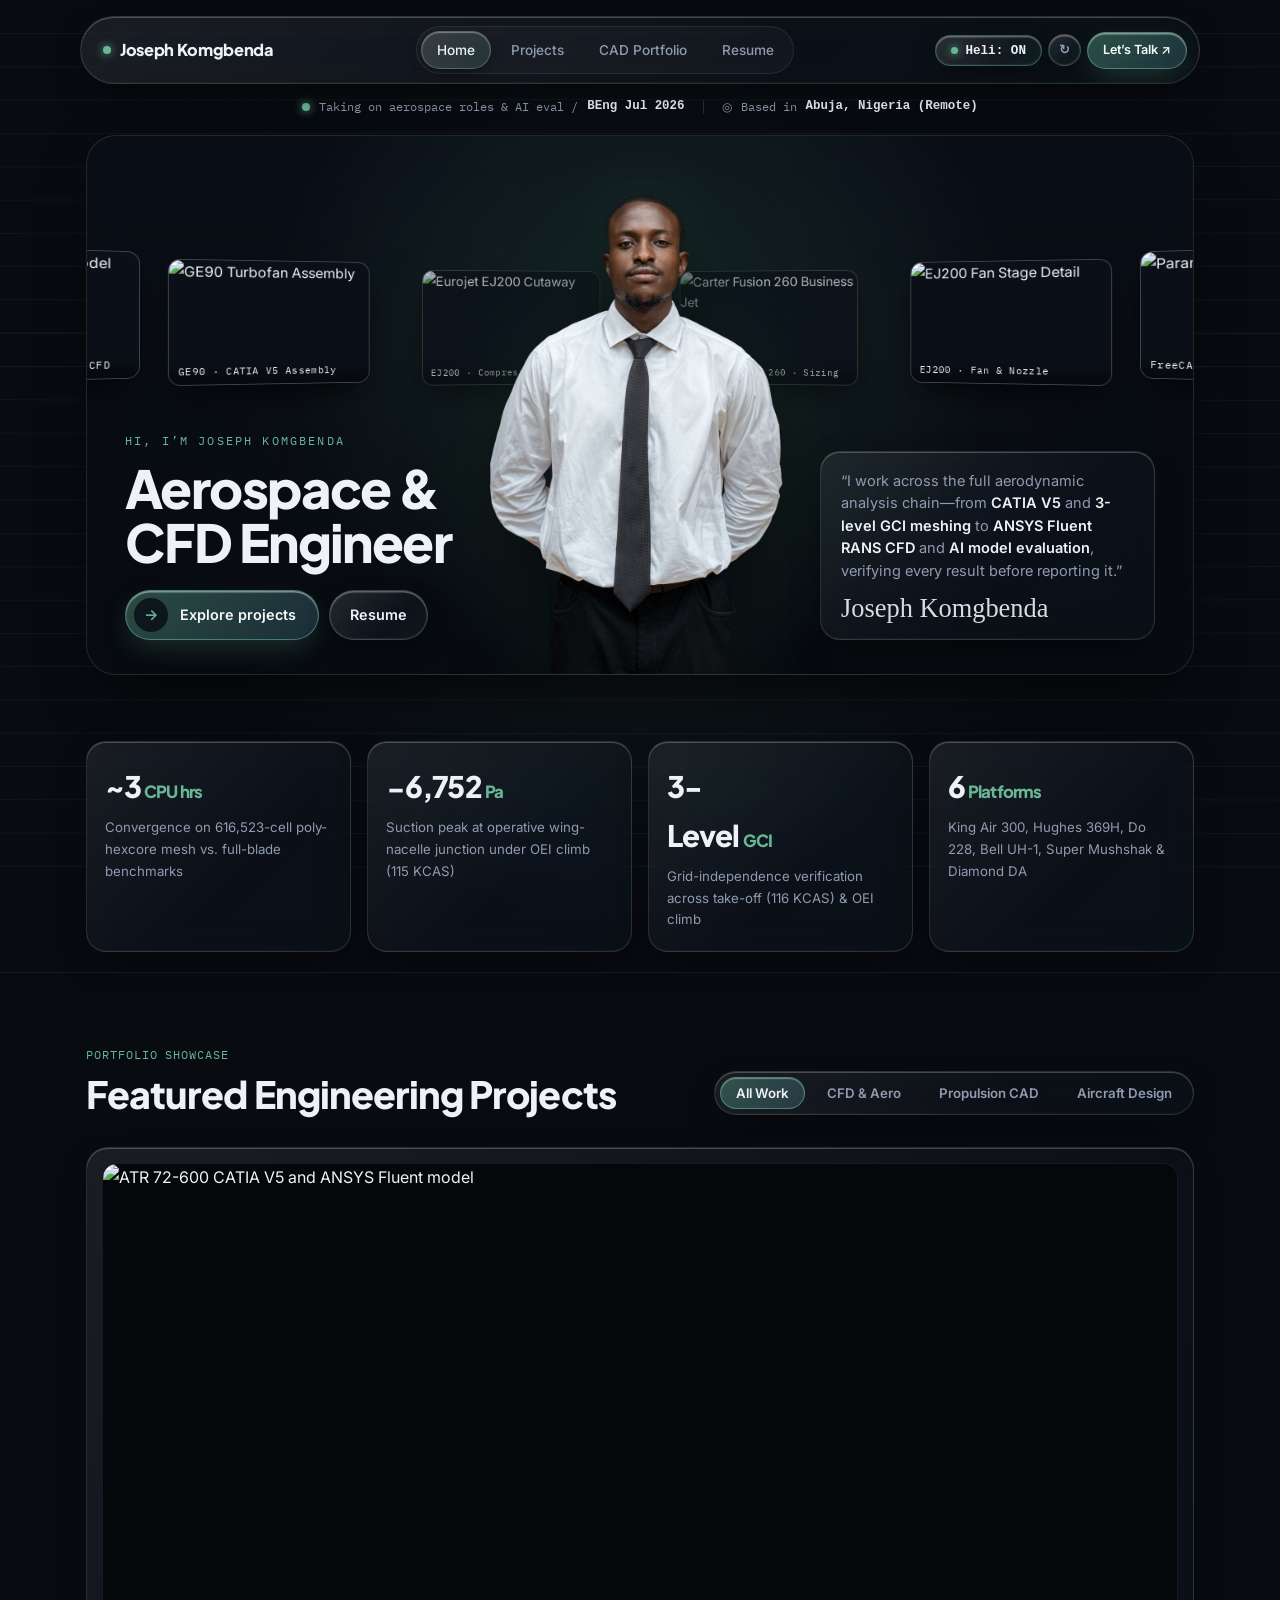
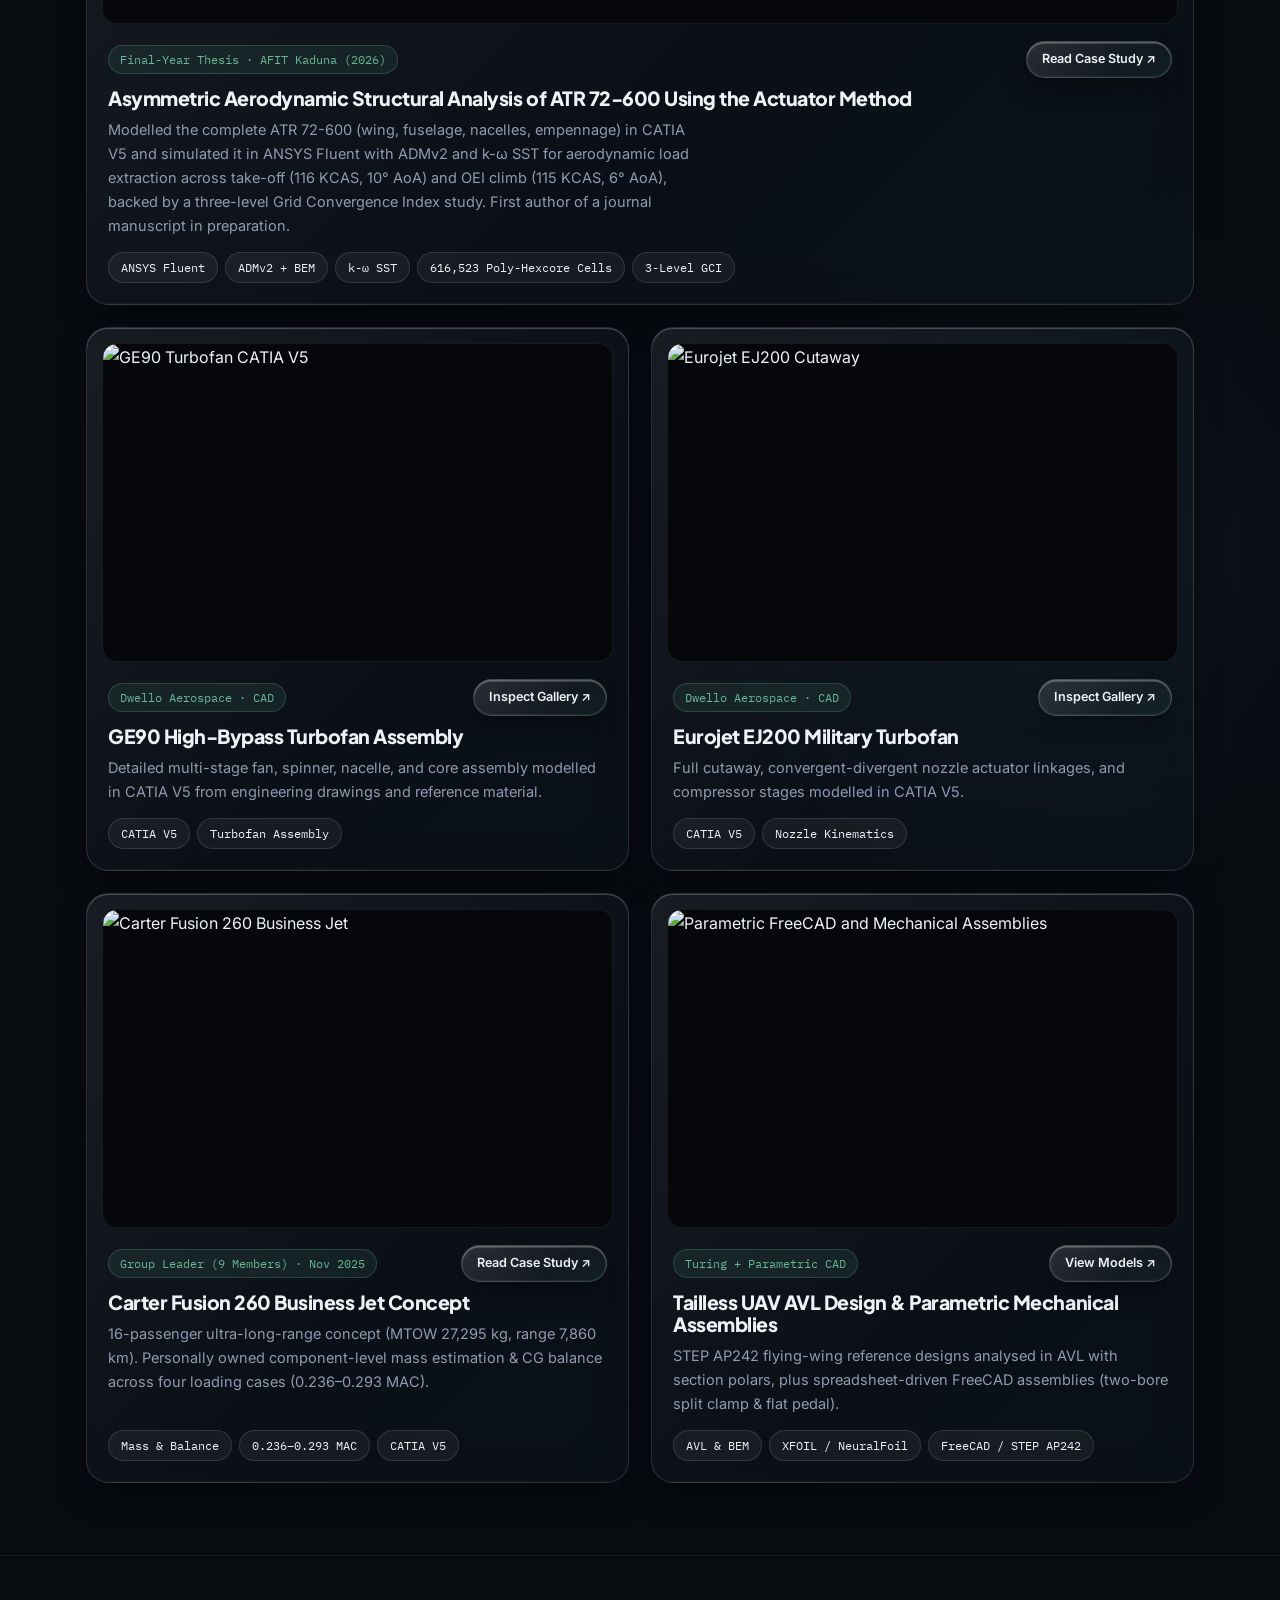
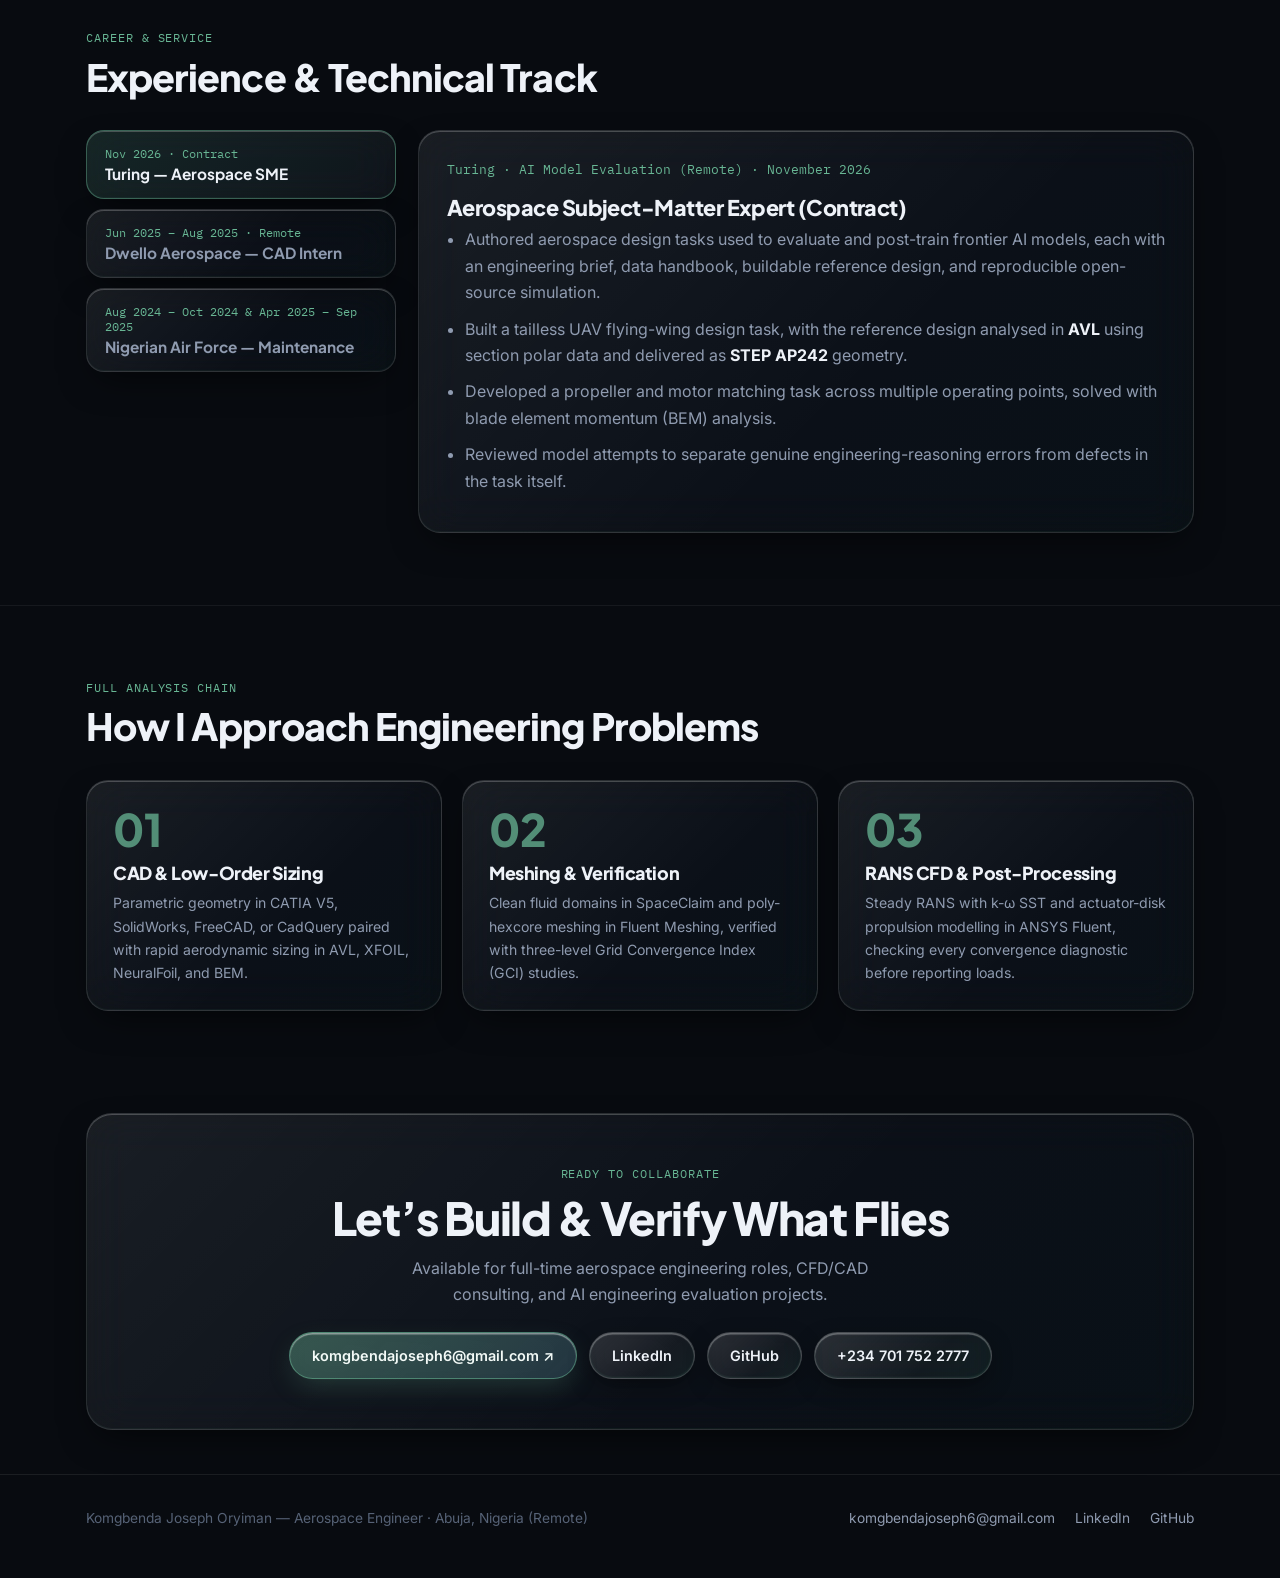
==== commit 9f17cb8f: "Add SpaceX Falcon 9 re-entry flip & self-landing pod, 3D curved hero project arc, and refined front-" ====
--- a/index.html
+++ b/index.html
@@ -33,50 +33,78 @@
 
   <header class="hero" id="home">
     <div class="wrap">
-      <div class="hero-kicker liquid-glass">
-        <span class="pulse-dot"></span>
-        <span><b>Aerospace Engineer</b> · CFD, Aerodynamic Analysis &amp; AI Model Evaluation</span>
-      </div>
-      <h1 class="hero-banner-name">JOSEPH KOMGBENDA</h1>
-
-      <div class="hero-stage">
-        <div class="hero-left">
-          <p>
-            Specialising in applied aerodynamics, <b>ANSYS Fluent</b> propeller slipstream CFD,
-            low-order design methods (<b>AVL, XFOIL, NeuralFoil, BEM</b>), and building aerospace
-            engineering evaluation tasks for frontier AI models at <b>Turing</b>.
-          </p>
-          <div style="display:flex; gap:12px; flex-wrap:wrap;">
-            <a class="liquid-btn primary" href="projects.html">Explore Projects ↓</a>
-            <a class="liquid-btn" href="resume.html">View Resume</a>
-          </div>
-        </div>
-
-        <div class="portrait-card liquid-glass">
-          <img src="assets/joe-photo.jpg" alt="Komgbenda Joseph Oryiman">
-          <div class="floating-badge liquid-glass">
-            <b>BEng Aerospace (Jul 2026)</b><br>
-            AFIT Kaduna · Abuja (Remote)
-          </div>
-        </div>
-
-        <div class="hero-right">
-          <a class="spec-pill-card liquid-glass" href="resume.html">
-            <div class="eyebrow">
-              <span>Current Role · Nov 2026</span>
-              <span class="telemetry-hint">AVL · BEM · STEP AP242</span>
-            </div>
-            <h3>Aerospace SME — Turing</h3>
-            <p>Authoring AVL flying-wing &amp; BEM propeller tasks to evaluate frontier AI models.</p>
-          </a>
-          <a class="spec-pill-card liquid-glass" href="project-atr72.html">
-            <div class="eyebrow">
-              <span>Flagship Research · 2026</span>
-              <span class="telemetry-hint">115–116 KCAS · RANS</span>
-            </div>
-            <h3>ATR 72-600 OEI Slipstream CFD</h3>
-            <p>ADMv2 + k-&omega; SST on a 616k poly-hexcore mesh, verified via 3-level GCI.</p>
-          </a>
+      <div class="hero-top-meta">
+        <span class="meta-item">
+          <span class="pulse-dot"></span>
+          Taking on aerospace roles &amp; AI eval / <b>BEng Jul 2026</b>
+        </span>
+        <span class="meta-divider"></span>
+        <span class="meta-item">
+          <span>&#9678;</span>
+          Based in <b>Abuja, Nigeria (Remote)</b>
+        </span>
+      </div>
+
+      <div class="hero-panorama liquid-glass">
+        <!-- 3D Curved Arc of CAD & CFD Screens Passing Behind Foreground Portrait -->
+        <div class="hero-arc-viewport">
+          <div class="hero-arc-track">
+            <a class="arc-card" href="project-atr72.html">
+              <img src="assets/atr-model ansys.png" alt="ATR 72-600 CFD Model">
+              <span class="arc-cap">ATR 72-600 · OEI RANS CFD</span>
+            </a>
+            <a class="arc-card" href="cad-portfolio.html#ge90">
+              <img src="assets/ge90-iso.jpg" alt="GE90 Turbofan Assembly">
+              <span class="arc-cap">GE90 · CATIA V5 Assembly</span>
+            </a>
+            <a class="arc-card" href="cad-portfolio.html#ej200">
+              <img src="assets/ej200-cutaway.jpg" alt="Eurojet EJ200 Cutaway">
+              <span class="arc-cap">EJ200 · Compressor Cutaway</span>
+            </a>
+            <a class="arc-card" href="project-carter260.html">
+              <img src="assets/carter260-iso.jpg" alt="Carter Fusion 260 Business Jet">
+              <span class="arc-cap">Carter Fusion 260 · Sizing</span>
+            </a>
+            <a class="arc-card" href="cad-portfolio.html#ej200">
+              <img src="assets/ej200-fan-detail.jpg" alt="EJ200 Fan Stage Detail">
+              <span class="arc-cap">EJ200 · Fan &amp; Nozzle</span>
+            </a>
+            <a class="arc-card" href="cad-portfolio.html#bike-pedal">
+              <img src="assets/bike_pedal_assembly_1.jpg" alt="Parametric Pedal Assembly">
+              <span class="arc-cap">FreeCAD · Parametric CAD</span>
+            </a>
+          </div>
+        </div>
+
+        <!-- High-Resolution Studio Front-Facing Cutout Portrait in Foreground -->
+        <div class="hero-portrait-center">
+          <img src="assets/joe-cutout.png" alt="Komgbenda Joseph Oryiman">
+        </div>
+
+        <!-- Bottom-Left Title & Pill CTA + Bottom-Right Quote & Signature -->
+        <div class="hero-foreground-grid">
+          <div class="hero-col-left">
+            <div class="hero-greeting">HI, I’M JOSEPH KOMGBENDA</div>
+            <h1>Aerospace &amp;<br>CFD Engineer</h1>
+            <div style="display:flex; gap:10px; flex-wrap:wrap;">
+              <a class="liquid-btn primary hero-cta-pill" href="#projects">
+                <span class="arrow-circle">&rarr;</span>
+                <span>Explore projects</span>
+              </a>
+              <a class="liquid-btn" href="resume.html" style="padding:11px 20px;">Resume</a>
+            </div>
+          </div>
+
+          <div></div>
+
+          <div class="hero-col-right liquid-glass">
+            <p class="hero-quote">
+              &ldquo;I work across the full aerodynamic analysis chain&mdash;from <b>CATIA V5</b> and
+              <b>3-level GCI meshing</b> to <b>ANSYS Fluent RANS CFD</b> and <b>AI model evaluation</b>,
+              verifying every result before reporting it.&rdquo;
+            </p>
+            <div class="hero-signature">Joseph Komgbenda</div>
+          </div>
         </div>
       </div>
     </div>
--- a/style.css
+++ b/style.css
@@ -187,6 +187,29 @@
   font-size: 0.79rem;
 }
 
+.uav-toggle-btn {
+  font-family: var(--font-mono);
+  font-size: 0.74rem;
+  padding: 7px 13px;
+  gap: 7px;
+  color: var(--muted);
+}
+.uav-toggle-btn .uav-led {
+  width: 7px;
+  height: 7px;
+  border-radius: 50%;
+  background: var(--faint);
+  transition: background 0.25s ease, box-shadow 0.25s ease;
+}
+.uav-toggle-btn[aria-pressed="true"] {
+  color: var(--ink);
+  border-color: rgba(104, 182, 148, 0.42);
+}
+.uav-toggle-btn[aria-pressed="true"] .uav-led {
+  background: var(--accent);
+  box-shadow: 0 0 8px var(--accent);
+}
+
 /* ============================================================
    FLOATING LIQUID-GLASS NAVIGATION PILL
    ============================================================ */
@@ -261,89 +284,229 @@
 }
 
 /* ============================================================
-   HERO SECTION (HOME)
+   HERO SECTION (3D CURVED PROJECT ARC BEHIND FOREGROUND PORTRAIT)
    ============================================================ */
 .hero {
-  padding: 50px 0 32px;
+  padding: 28px 0 36px;
   position: relative;
-  text-align: center;
-}
-.hero-kicker {
+}
+
+.hero-top-meta {
+  display: flex;
+  justify-content: center;
+  align-items: center;
+  flex-wrap: wrap;
+  gap: 18px;
+  margin-bottom: 18px;
+  font-family: var(--font-mono);
+  font-size: 0.78rem;
+  color: var(--muted);
+}
+.hero-top-meta .meta-item {
   display: inline-flex;
   align-items: center;
-  gap: 10px;
-  padding: 7px 18px;
-  border-radius: 999px;
-  font-family: var(--font-mono);
-  font-size: 0.76rem;
-  color: var(--muted);
-  margin-bottom: 16px;
-}
-.hero-kicker b { color: var(--ink); font-weight: 500; }
+  gap: 9px;
+}
+.hero-top-meta .meta-item b {
+  color: var(--ink);
+  font-weight: 600;
+}
+.hero-top-meta .meta-divider {
+  width: 1px;
+  height: 14px;
+  background: rgba(255, 255, 255, 0.14);
+}
 .pulse-dot {
-  width: 7px;
-  height: 7px;
+  width: 8px;
+  height: 8px;
   border-radius: 50%;
   background: var(--accent);
-  box-shadow: 0 0 8px var(--accent);
-}
-.hero-banner-name {
+  box-shadow: 0 0 10px var(--accent);
+}
+
+/* Panoramic 3D Hero Stage (inspired by Seoyeon layout) */
+.hero-panorama {
+  position: relative;
+  min-height: 540px;
+  display: flex;
+  flex-direction: column;
+  justify-content: flex-end;
+  overflow: hidden;
+  border-radius: 30px;
+  padding: 36px 38px 34px;
+  background:
+    radial-gradient(520px circle at 50% 35%, rgba(104, 182, 148, 0.13), transparent 70%),
+    linear-gradient(180deg, rgba(13, 18, 26, 0.45) 0%, rgba(8, 11, 16, 0.92) 100%);
+  border: 1px solid rgba(255, 255, 255, 0.11);
+  box-shadow: 0 24px 60px -18px rgba(0, 0, 0, 0.75);
+}
+
+/* 3D Curved Arc of Project Screens Floating Behind the Portrait */
+.hero-arc-viewport {
+  position: absolute;
+  left: -6%;
+  right: -6%;
+  top: 72px;
+  height: 225px;
+  perspective: 1150px;
+  z-index: 1;
+  pointer-events: auto;
+}
+.hero-arc-track {
+  display: flex;
+  align-items: center;
+  justify-content: center;
+  gap: 18px;
+  height: 100%;
+  transform-style: preserve-3d;
+}
+.arc-card {
+  position: relative;
+  width: 225px;
+  height: 145px;
+  flex-shrink: 0;
+  border-radius: 14px;
+  overflow: hidden;
+  border: 1px solid rgba(255, 255, 255, 0.22);
+  background: #0b1018;
+  box-shadow: 0 16px 38px -10px rgba(0, 0, 0, 0.8);
+  transition: transform 0.45s cubic-bezier(0.2, 0.85, 0.25, 1),
+              border-color 0.35s ease,
+              box-shadow 0.35s ease,
+              filter 0.35s ease;
+}
+.arc-card img {
+  width: 100%;
+  height: 100%;
+  object-fit: cover;
+}
+.arc-card .arc-cap {
+  position: absolute;
+  inset: auto 0 0 0;
+  padding: 6px 10px;
+  background: linear-gradient(180deg, transparent, rgba(5, 8, 13, 0.9));
+  font-family: var(--font-mono);
+  font-size: 0.66rem;
+  color: var(--ink);
+  letter-spacing: 0.03em;
+}
+/* 3D Cylindrical Panoramic Curve Angles */
+.arc-card:nth-child(1) { transform: rotateY(32deg) translateZ(-48px) translateY(-6px) scale(0.95); }
+.arc-card:nth-child(2) { transform: rotateY(20deg) translateZ(-95px) translateY(2px) scale(0.92); }
+.arc-card:nth-child(3) { transform: rotateY(9deg)  translateZ(-135px) translateY(8px) scale(0.88); opacity: 0.72; }
+.arc-card:nth-child(4) { transform: rotateY(-9deg) translateZ(-135px) translateY(8px) scale(0.88); opacity: 0.72; }
+.arc-card:nth-child(5) { transform: rotateY(-20deg) translateZ(-95px) translateY(2px) scale(0.92); }
+.arc-card:nth-child(6) { transform: rotateY(-32deg) translateZ(-48px) translateY(-6px) scale(0.95); }
+
+.arc-card:hover {
+  border-color: var(--accent);
+  box-shadow: 0 20px 44px -8px rgba(104, 182, 148, 0.4);
+  z-index: 4;
+  opacity: 1 !important;
+}
+
+/* Foreground Studio Cutout Portrait Rising Over the 3D Arc */
+.hero-portrait-center {
+  position: absolute;
+  left: 50%;
+  bottom: 0;
+  transform: translateX(-50%);
+  width: clamp(275px, 31vw, 395px);
+  height: 495px;
+  z-index: 2;
+  pointer-events: none;
+  display: flex;
+  align-items: flex-end;
+  justify-content: center;
+}
+.hero-portrait-center img {
+  width: 100%;
+  height: 100%;
+  object-fit: contain;
+  object-position: bottom center;
+  filter: drop-shadow(0 18px 42px rgba(0, 0, 0, 0.85))
+          drop-shadow(0 0 28px rgba(104, 182, 148, 0.14));
+}
+
+/* Bottom Left Title & CTA + Bottom Right Mission Quote & Signature */
+.hero-foreground-grid {
+  position: relative;
+  z-index: 3;
+  display: grid;
+  grid-template-columns: 1fr minmax(200px, 310px) 1fr;
+  align-items: end;
+  gap: 24px;
+  width: 100%;
+}
+.hero-col-left {
+  text-align: left;
+}
+.hero-greeting {
+  font-family: var(--font-mono);
+  font-size: 0.75rem;
+  letter-spacing: 0.18em;
+  text-transform: uppercase;
+  color: var(--accent);
+  margin-bottom: 10px;
+}
+.hero-col-left h1 {
   font-family: var(--font-display);
   font-weight: 800;
-  font-size: clamp(2.5rem, 7.2vw, 5.9rem);
-  letter-spacing: -0.035em;
-  line-height: 0.98;
-  margin: 0;
-  background: linear-gradient(180deg, #ffffff 30%, #a5cfc0 100%);
-  -webkit-background-clip: text;
-  background-clip: text;
-  color: transparent;
-}
-
-.hero-stage {
-  margin-top: 26px;
-  display: grid;
-  grid-template-columns: 1fr 315px 1fr;
-  gap: 28px;
-  align-items: center;
+  font-size: clamp(2.1rem, 4.1vw, 3.35rem);
+  line-height: 1.04;
+  letter-spacing: -0.03em;
+  margin: 0 0 20px;
+  color: var(--ink);
+}
+.hero-cta-pill {
+  display: inline-flex;
+  align-items: center;
+  gap: 12px;
+  padding: 7px 22px 7px 8px;
+  border-radius: 999px;
+  font-weight: 600;
+  font-size: 0.9rem;
+}
+.hero-cta-pill .arrow-circle {
+  width: 34px;
+  height: 34px;
+  border-radius: 50%;
+  background: rgba(10, 15, 22, 0.85);
+  color: var(--accent);
+  display: inline-flex;
+  align-items: center;
+  justify-content: center;
+  font-size: 0.95rem;
+  transition: transform 0.25s ease;
+}
+.hero-cta-pill:hover .arrow-circle {
+  transform: translateX(2px);
+}
+
+.hero-col-right {
   text-align: left;
-}
-.hero-left p {
-  color: var(--muted);
-  font-size: 0.96rem;
-  margin: 0 0 22px;
-}
-.hero-left b { color: var(--ink); }
-
-.portrait-card {
-  position: relative;
-  border-radius: 24px;
-  padding: 9px;
-  transform: rotate(-1.2deg);
-}
-.portrait-card:hover {
-  transform: rotate(0deg) translateY(-4px);
-  border-color: rgba(104, 182, 148, 0.4);
-}
-.portrait-card img {
-  width: 100%;
-  aspect-ratio: 4 / 5;
-  object-fit: cover;
-  object-position: top;
-  border-radius: 17px;
-  filter: contrast(1.03) saturate(0.95);
-}
-.floating-badge {
-  position: absolute;
-  left: -14px;
-  bottom: 16px;
-  padding: 9px 14px;
-  border-radius: 14px;
-  font-family: var(--font-mono);
-  font-size: 0.72rem;
-  line-height: 1.45;
-}
-.floating-badge b { color: var(--accent); }
+  justify-self: end;
+  max-width: 335px;
+  padding: 18px 20px;
+  border-radius: 20px;
+}
+.hero-quote {
+  font-size: 0.91rem;
+  line-height: 1.55;
+  color: var(--muted);
+  margin: 0 0 12px;
+}
+.hero-quote b {
+  color: var(--ink);
+  font-weight: 600;
+}
+.hero-signature {
+  font-family: "Brush Script MT", "Segoe Script", "Lucida Handwriting", cursive;
+  font-size: 1.65rem;
+  color: var(--ink);
+  opacity: 0.9;
+  line-height: 1;
+}
 
 /* Hidden solver telemetry that reveals on hover */
 .telemetry-hint {
@@ -358,40 +521,6 @@
   opacity: 1;
   transform: translateY(0);
   color: var(--accent);
-}
-
-.hero-right {
-  display: flex;
-  flex-direction: column;
-  gap: 14px;
-}
-.spec-pill-card {
-  border-radius: 20px;
-  padding: 16px 18px;
-  display: block;
-}
-.spec-pill-card:hover {
-  transform: translateY(-2px);
-  border-color: rgba(104, 182, 148, 0.35);
-}
-.spec-pill-card .eyebrow {
-  display: flex;
-  justify-content: space-between;
-  font-family: var(--font-mono);
-  font-size: 0.71rem;
-  color: var(--accent);
-  text-transform: uppercase;
-  letter-spacing: 0.06em;
-}
-.spec-pill-card h3 {
-  font-family: var(--font-display);
-  font-size: 1rem;
-  margin: 4px 0 4px;
-}
-.spec-pill-card p {
-  margin: 0;
-  font-size: 0.83rem;
-  color: var(--muted);
 }
 
 /* ============================================================
@@ -876,8 +1005,23 @@
 .footer-links a:hover { color: var(--accent); }
 
 @media (max-width: 920px) {
-  .hero-stage, .proj-grid, .exp-layout, .process-grid, .two-col {
+  .hero-foreground-grid, .proj-grid, .exp-layout, .process-grid, .two-col {
     grid-template-columns: 1fr;
+  }
+  .hero-panorama {
+    min-height: 640px;
+    padding: 26px 22px;
+  }
+  .hero-portrait-center {
+    position: relative;
+    left: auto;
+    transform: none;
+    margin: 110px auto -20px;
+    height: 360px;
+  }
+  .hero-col-right {
+    justify-self: start;
+    max-width: 100%;
   }
   .stats-grid, .stats-grid.cols-3 {
     grid-template-columns: 1fr 1fr;
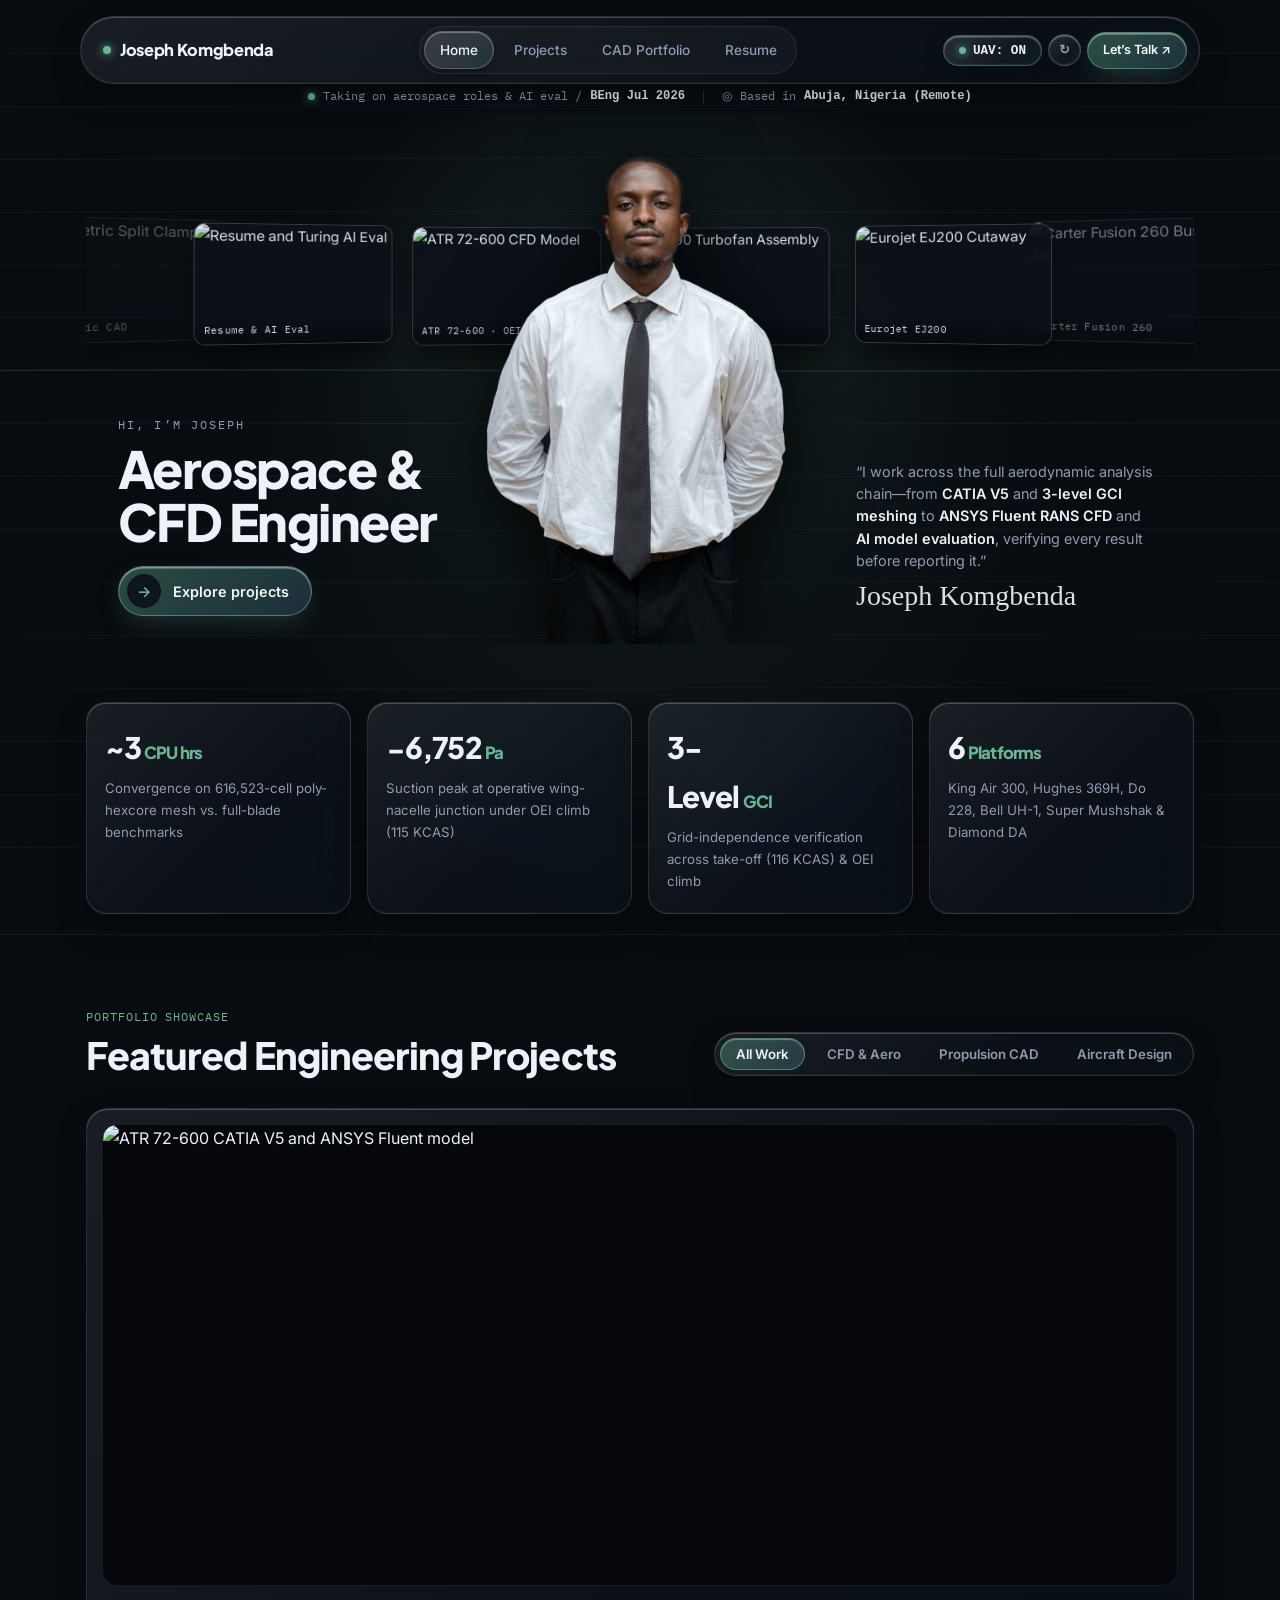
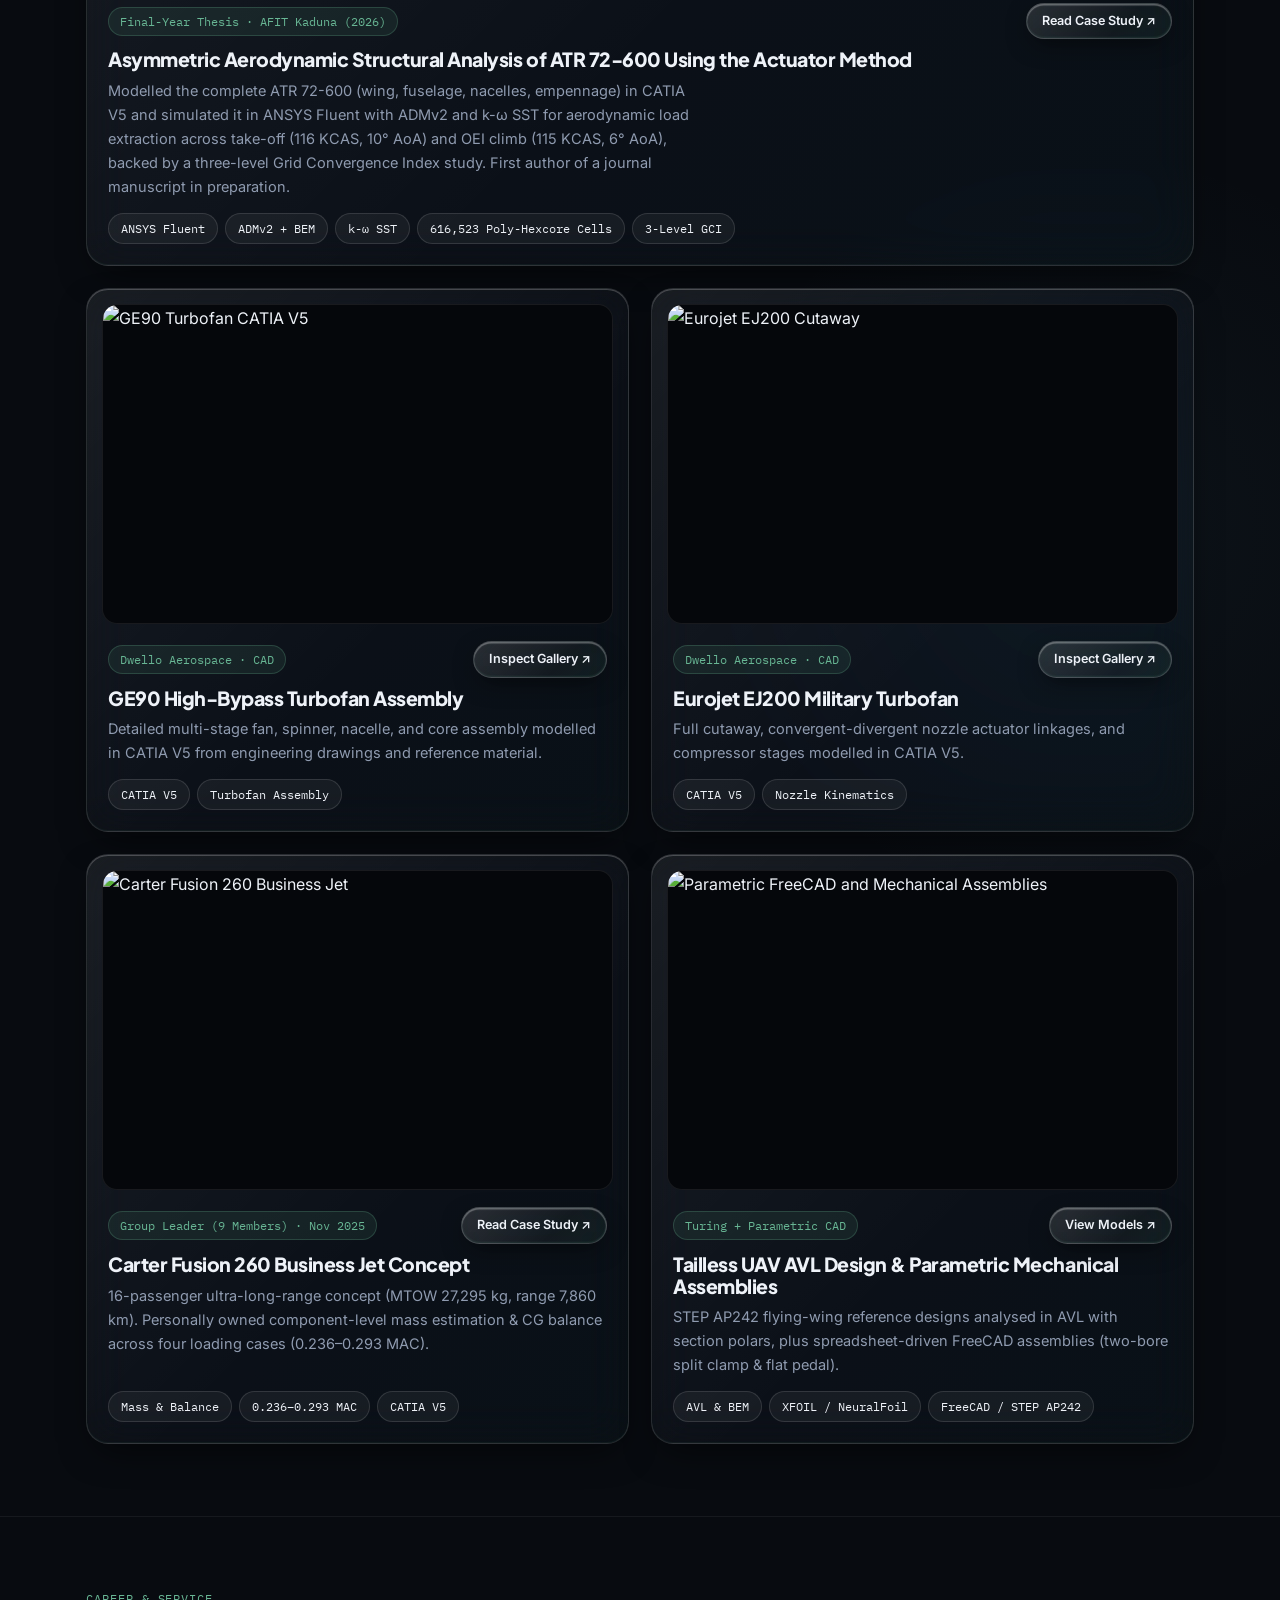
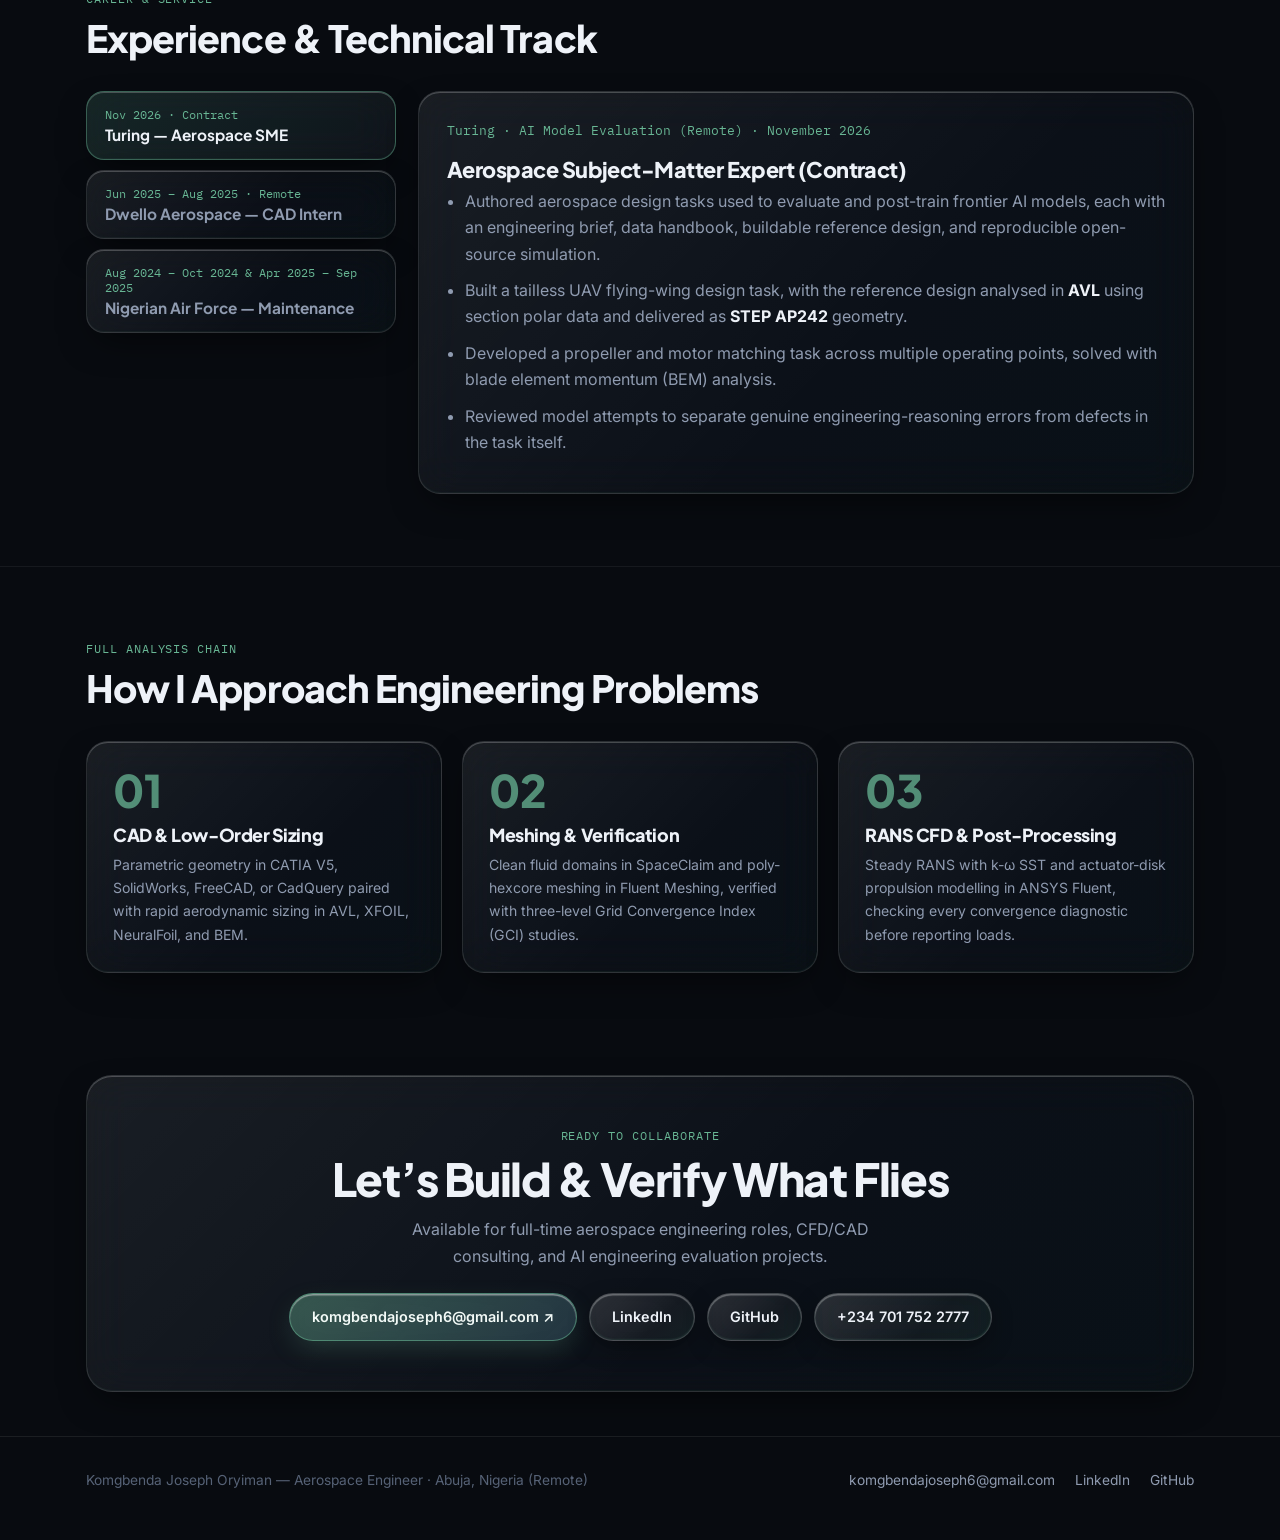
==== commit aad9b641: "Add 1990s VHF mission-control radio touchdown callout and declutter open 3D hero panorama" ====
--- a/index.html
+++ b/index.html
@@ -45,33 +45,33 @@
         </span>
       </div>
 
-      <div class="hero-panorama liquid-glass">
+      <div class="hero-panorama">
         <!-- 3D Curved Arc of CAD & CFD Screens Passing Behind Foreground Portrait -->
         <div class="hero-arc-viewport">
           <div class="hero-arc-track">
             <a class="arc-card" href="project-atr72.html">
               <img src="assets/atr-model ansys.png" alt="ATR 72-600 CFD Model">
-              <span class="arc-cap">ATR 72-600 · OEI RANS CFD</span>
+              <span class="arc-cap">ATR 72-600 · OEI CFD</span>
             </a>
             <a class="arc-card" href="cad-portfolio.html#ge90">
               <img src="assets/ge90-iso.jpg" alt="GE90 Turbofan Assembly">
-              <span class="arc-cap">GE90 · CATIA V5 Assembly</span>
+              <span class="arc-cap">GE90 · CATIA V5</span>
             </a>
             <a class="arc-card" href="cad-portfolio.html#ej200">
               <img src="assets/ej200-cutaway.jpg" alt="Eurojet EJ200 Cutaway">
-              <span class="arc-cap">EJ200 · Compressor Cutaway</span>
+              <span class="arc-cap">Eurojet EJ200</span>
             </a>
             <a class="arc-card" href="project-carter260.html">
               <img src="assets/carter260-iso.jpg" alt="Carter Fusion 260 Business Jet">
-              <span class="arc-cap">Carter Fusion 260 · Sizing</span>
-            </a>
-            <a class="arc-card" href="cad-portfolio.html#ej200">
-              <img src="assets/ej200-fan-detail.jpg" alt="EJ200 Fan Stage Detail">
-              <span class="arc-cap">EJ200 · Fan &amp; Nozzle</span>
-            </a>
-            <a class="arc-card" href="cad-portfolio.html#bike-pedal">
-              <img src="assets/bike_pedal_assembly_1.jpg" alt="Parametric Pedal Assembly">
-              <span class="arc-cap">FreeCAD · Parametric CAD</span>
+              <span class="arc-cap">Carter Fusion 260</span>
+            </a>
+            <a class="arc-card" href="cad-portfolio.html#side-quests">
+              <img src="assets/bike brace.jpg" alt="Parametric Split Clamp">
+              <span class="arc-cap">Parametric CAD</span>
+            </a>
+            <a class="arc-card" href="resume.html">
+              <img src="assets/ej200-fan-detail.jpg" alt="Resume and Turing AI Eval">
+              <span class="arc-cap">Resume &amp; AI Eval</span>
             </a>
           </div>
         </div>
@@ -81,23 +81,20 @@
           <img src="assets/joe-cutout.png" alt="Komgbenda Joseph Oryiman">
         </div>
 
-        <!-- Bottom-Left Title & Pill CTA + Bottom-Right Quote & Signature -->
+        <!-- Bottom-Left Title & Pill CTA + Bottom-Right Clean Quote & Signature -->
         <div class="hero-foreground-grid">
           <div class="hero-col-left">
-            <div class="hero-greeting">HI, I’M JOSEPH KOMGBENDA</div>
+            <div class="hero-greeting">HI, I’M JOSEPH</div>
             <h1>Aerospace &amp;<br>CFD Engineer</h1>
-            <div style="display:flex; gap:10px; flex-wrap:wrap;">
-              <a class="liquid-btn primary hero-cta-pill" href="#projects">
-                <span class="arrow-circle">&rarr;</span>
-                <span>Explore projects</span>
-              </a>
-              <a class="liquid-btn" href="resume.html" style="padding:11px 20px;">Resume</a>
-            </div>
+            <a class="liquid-btn primary hero-cta-pill" href="projects.html">
+              <span class="arrow-circle">&rarr;</span>
+              <span>Explore projects</span>
+            </a>
           </div>
 
           <div></div>
 
-          <div class="hero-col-right liquid-glass">
+          <div class="hero-col-right">
             <p class="hero-quote">
               &ldquo;I work across the full aerodynamic analysis chain&mdash;from <b>CATIA V5</b> and
               <b>3-level GCI meshing</b> to <b>ANSYS Fluent RANS CFD</b> and <b>AI model evaluation</b>,
--- a/style.css
+++ b/style.css
@@ -210,6 +210,31 @@
   box-shadow: 0 0 8px var(--accent);
 }
 
+/* Tactile visual glass-tap shockwave ring at click coordinates */
+.glass-tap-ripple {
+  position: fixed;
+  width: 14px;
+  height: 14px;
+  margin-left: -7px;
+  margin-top: -7px;
+  border-radius: 50%;
+  pointer-events: none;
+  z-index: 9999;
+  border: 1.5px solid rgba(104, 182, 148, 0.85);
+  box-shadow: 0 0 14px rgba(104, 182, 148, 0.55), inset 0 0 8px rgba(255, 255, 255, 0.65);
+  animation: glassTapWave 0.46s cubic-bezier(0.16, 1, 0.3, 1) forwards;
+}
+@keyframes glassTapWave {
+  0% {
+    transform: scale(0.4);
+    opacity: 0.95;
+  }
+  100% {
+    transform: scale(4.2);
+    opacity: 0;
+  }
+}
+
 /* ============================================================
    FLOATING LIQUID-GLASS NAVIGATION PILL
    ============================================================ */
@@ -284,10 +309,10 @@
 }
 
 /* ============================================================
-   HERO SECTION (3D CURVED PROJECT ARC BEHIND FOREGROUND PORTRAIT)
+   HERO SECTION (CALM, SPACIOUS SEOYEON-STYLE 3D PANORAMA)
    ============================================================ */
 .hero {
-  padding: 28px 0 36px;
+  padding: 18px 0 28px;
   position: relative;
 }
 
@@ -297,15 +322,15 @@
   align-items: center;
   flex-wrap: wrap;
   gap: 18px;
-  margin-bottom: 18px;
-  font-family: var(--font-mono);
-  font-size: 0.78rem;
+  margin-bottom: 8px;
+  font-family: var(--font-mono);
+  font-size: 0.76rem;
   color: var(--muted);
 }
 .hero-top-meta .meta-item {
   display: inline-flex;
   align-items: center;
-  gap: 9px;
+  gap: 8px;
 }
 .hero-top-meta .meta-item b {
   color: var(--ink);
@@ -313,96 +338,104 @@
 }
 .hero-top-meta .meta-divider {
   width: 1px;
-  height: 14px;
+  height: 13px;
   background: rgba(255, 255, 255, 0.14);
 }
 .pulse-dot {
-  width: 8px;
-  height: 8px;
+  width: 7px;
+  height: 7px;
   border-radius: 50%;
   background: var(--accent);
   box-shadow: 0 0 10px var(--accent);
 }
 
-/* Panoramic 3D Hero Stage (inspired by Seoyeon layout) */
+/* Open, spacious panoramic stage (no heavy outer box clutter) */
 .hero-panorama {
   position: relative;
-  min-height: 540px;
+  min-height: 530px;
   display: flex;
   flex-direction: column;
   justify-content: flex-end;
   overflow: hidden;
-  border-radius: 30px;
-  padding: 36px 38px 34px;
+  border-radius: 28px;
+  padding: 28px 32px 28px;
   background:
-    radial-gradient(520px circle at 50% 35%, rgba(104, 182, 148, 0.13), transparent 70%),
-    linear-gradient(180deg, rgba(13, 18, 26, 0.45) 0%, rgba(8, 11, 16, 0.92) 100%);
-  border: 1px solid rgba(255, 255, 255, 0.11);
-  box-shadow: 0 24px 60px -18px rgba(0, 0, 0, 0.75);
-}
-
-/* 3D Curved Arc of Project Screens Floating Behind the Portrait */
+    radial-gradient(480px circle at 50% 42%, rgba(104, 182, 148, 0.10), transparent 72%);
+}
+
+/* 3D Curved Rolling Panorama of Project Screens Floating Behind the Portrait */
 .hero-arc-viewport {
   position: absolute;
-  left: -6%;
-  right: -6%;
-  top: 72px;
-  height: 225px;
-  perspective: 1150px;
-  z-index: 1;
+  left: 0;
+  right: 0;
+  top: 52px;
+  height: 230px;
+  perspective: 1200px;
+  z-index: 2;
   pointer-events: auto;
 }
 .hero-arc-track {
-  display: flex;
-  align-items: center;
-  justify-content: center;
-  gap: 18px;
+  position: relative;
+  width: 100%;
   height: 100%;
   transform-style: preserve-3d;
 }
 .arc-card {
-  position: relative;
-  width: 225px;
-  height: 145px;
-  flex-shrink: 0;
-  border-radius: 14px;
+  position: absolute;
+  left: 50%;
+  top: 50%;
+  width: 220px;
+  height: 138px;
+  margin-left: -110px;
+  margin-top: -69px;
+  border-radius: 13px;
   overflow: hidden;
-  border: 1px solid rgba(255, 255, 255, 0.22);
+  border: 1px solid rgba(255, 255, 255, 0.2);
   background: #0b1018;
-  box-shadow: 0 16px 38px -10px rgba(0, 0, 0, 0.8);
-  transition: transform 0.45s cubic-bezier(0.2, 0.85, 0.25, 1),
-              border-color 0.35s ease,
-              box-shadow 0.35s ease,
-              filter 0.35s ease;
+  box-shadow: 0 16px 36px -10px rgba(0, 0, 0, 0.85);
+  cursor: pointer;
+  will-change: transform, opacity;
+  transition: border-color 0.28s ease, box-shadow 0.28s ease;
 }
 .arc-card img {
   width: 100%;
   height: 100%;
   object-fit: cover;
+  pointer-events: none;
+  transition: transform 0.45s cubic-bezier(0.2, 0.85, 0.25, 1);
+}
+.arc-card:hover img {
+  transform: scale(1.06);
 }
 .arc-card .arc-cap {
   position: absolute;
   inset: auto 0 0 0;
-  padding: 6px 10px;
-  background: linear-gradient(180deg, transparent, rgba(5, 8, 13, 0.9));
+  padding: 7px 10px;
+  background: linear-gradient(180deg, transparent, rgba(5, 8, 13, 0.92));
   font-family: var(--font-mono);
   font-size: 0.66rem;
   color: var(--ink);
-  letter-spacing: 0.03em;
-}
-/* 3D Cylindrical Panoramic Curve Angles */
-.arc-card:nth-child(1) { transform: rotateY(32deg) translateZ(-48px) translateY(-6px) scale(0.95); }
-.arc-card:nth-child(2) { transform: rotateY(20deg) translateZ(-95px) translateY(2px) scale(0.92); }
-.arc-card:nth-child(3) { transform: rotateY(9deg)  translateZ(-135px) translateY(8px) scale(0.88); opacity: 0.72; }
-.arc-card:nth-child(4) { transform: rotateY(-9deg) translateZ(-135px) translateY(8px) scale(0.88); opacity: 0.72; }
-.arc-card:nth-child(5) { transform: rotateY(-20deg) translateZ(-95px) translateY(2px) scale(0.92); }
-.arc-card:nth-child(6) { transform: rotateY(-32deg) translateZ(-48px) translateY(-6px) scale(0.95); }
-
+  letter-spacing: 0.02em;
+  display: flex;
+  justify-content: space-between;
+  align-items: center;
+  pointer-events: none;
+}
+.arc-card .arc-cap::after {
+  content: "Open ↗";
+  color: var(--accent);
+  font-weight: 600;
+  opacity: 0;
+  transition: opacity 0.25s ease, transform 0.25s ease;
+}
 .arc-card:hover {
   border-color: var(--accent);
-  box-shadow: 0 20px 44px -8px rgba(104, 182, 148, 0.4);
-  z-index: 4;
-  opacity: 1 !important;
+  box-shadow: 0 20px 44px -8px rgba(104, 182, 148, 0.48);
+  z-index: 6;
+}
+.arc-card:hover .arc-cap::after {
+  opacity: 1;
+  transform: translateX(2px);
 }
 
 /* Foreground Studio Cutout Portrait Rising Over the 3D Arc */
@@ -411,9 +444,9 @@
   left: 50%;
   bottom: 0;
   transform: translateX(-50%);
-  width: clamp(275px, 31vw, 395px);
-  height: 495px;
-  z-index: 2;
+  width: clamp(280px, 32vw, 405px);
+  height: 505px;
+  z-index: 3;
   pointer-events: none;
   display: flex;
   align-items: flex-end;
@@ -424,38 +457,41 @@
   height: 100%;
   object-fit: contain;
   object-position: bottom center;
-  filter: drop-shadow(0 18px 42px rgba(0, 0, 0, 0.85))
-          drop-shadow(0 0 28px rgba(104, 182, 148, 0.14));
-}
-
-/* Bottom Left Title & CTA + Bottom Right Mission Quote & Signature */
+  filter: drop-shadow(0 18px 42px rgba(0, 0, 0, 0.9));
+}
+
+/* Bottom Left Title & CTA + Bottom Right Clean Quote & Signature */
 .hero-foreground-grid {
   position: relative;
-  z-index: 3;
+  z-index: 4;
   display: grid;
-  grid-template-columns: 1fr minmax(200px, 310px) 1fr;
+  grid-template-columns: 1fr minmax(210px, 330px) 1fr;
   align-items: end;
   gap: 24px;
   width: 100%;
+  pointer-events: none;
+}
+.hero-col-left, .hero-col-right {
+  pointer-events: auto;
 }
 .hero-col-left {
   text-align: left;
 }
 .hero-greeting {
   font-family: var(--font-mono);
-  font-size: 0.75rem;
+  font-size: 0.73rem;
   letter-spacing: 0.18em;
   text-transform: uppercase;
-  color: var(--accent);
-  margin-bottom: 10px;
+  color: var(--muted);
+  margin-bottom: 8px;
 }
 .hero-col-left h1 {
   font-family: var(--font-display);
   font-weight: 800;
-  font-size: clamp(2.1rem, 4.1vw, 3.35rem);
+  font-size: clamp(2.1rem, 4vw, 3.25rem);
   line-height: 1.04;
   letter-spacing: -0.03em;
-  margin: 0 0 20px;
+  margin: 0 0 18px;
   color: var(--ink);
 }
 .hero-cta-pill {
@@ -486,15 +522,14 @@
 .hero-col-right {
   text-align: left;
   justify-self: end;
-  max-width: 335px;
-  padding: 18px 20px;
-  border-radius: 20px;
+  max-width: 310px;
+  padding: 6px 4px;
 }
 .hero-quote {
-  font-size: 0.91rem;
+  font-size: 0.9rem;
   line-height: 1.55;
   color: var(--muted);
-  margin: 0 0 12px;
+  margin: 0 0 10px;
 }
 .hero-quote b {
   color: var(--ink);
@@ -502,9 +537,9 @@
 }
 .hero-signature {
   font-family: "Brush Script MT", "Segoe Script", "Lucida Handwriting", cursive;
-  font-size: 1.65rem;
-  color: var(--ink);
-  opacity: 0.9;
+  font-size: 1.75rem;
+  color: var(--ink);
+  opacity: 0.92;
   line-height: 1;
 }
 
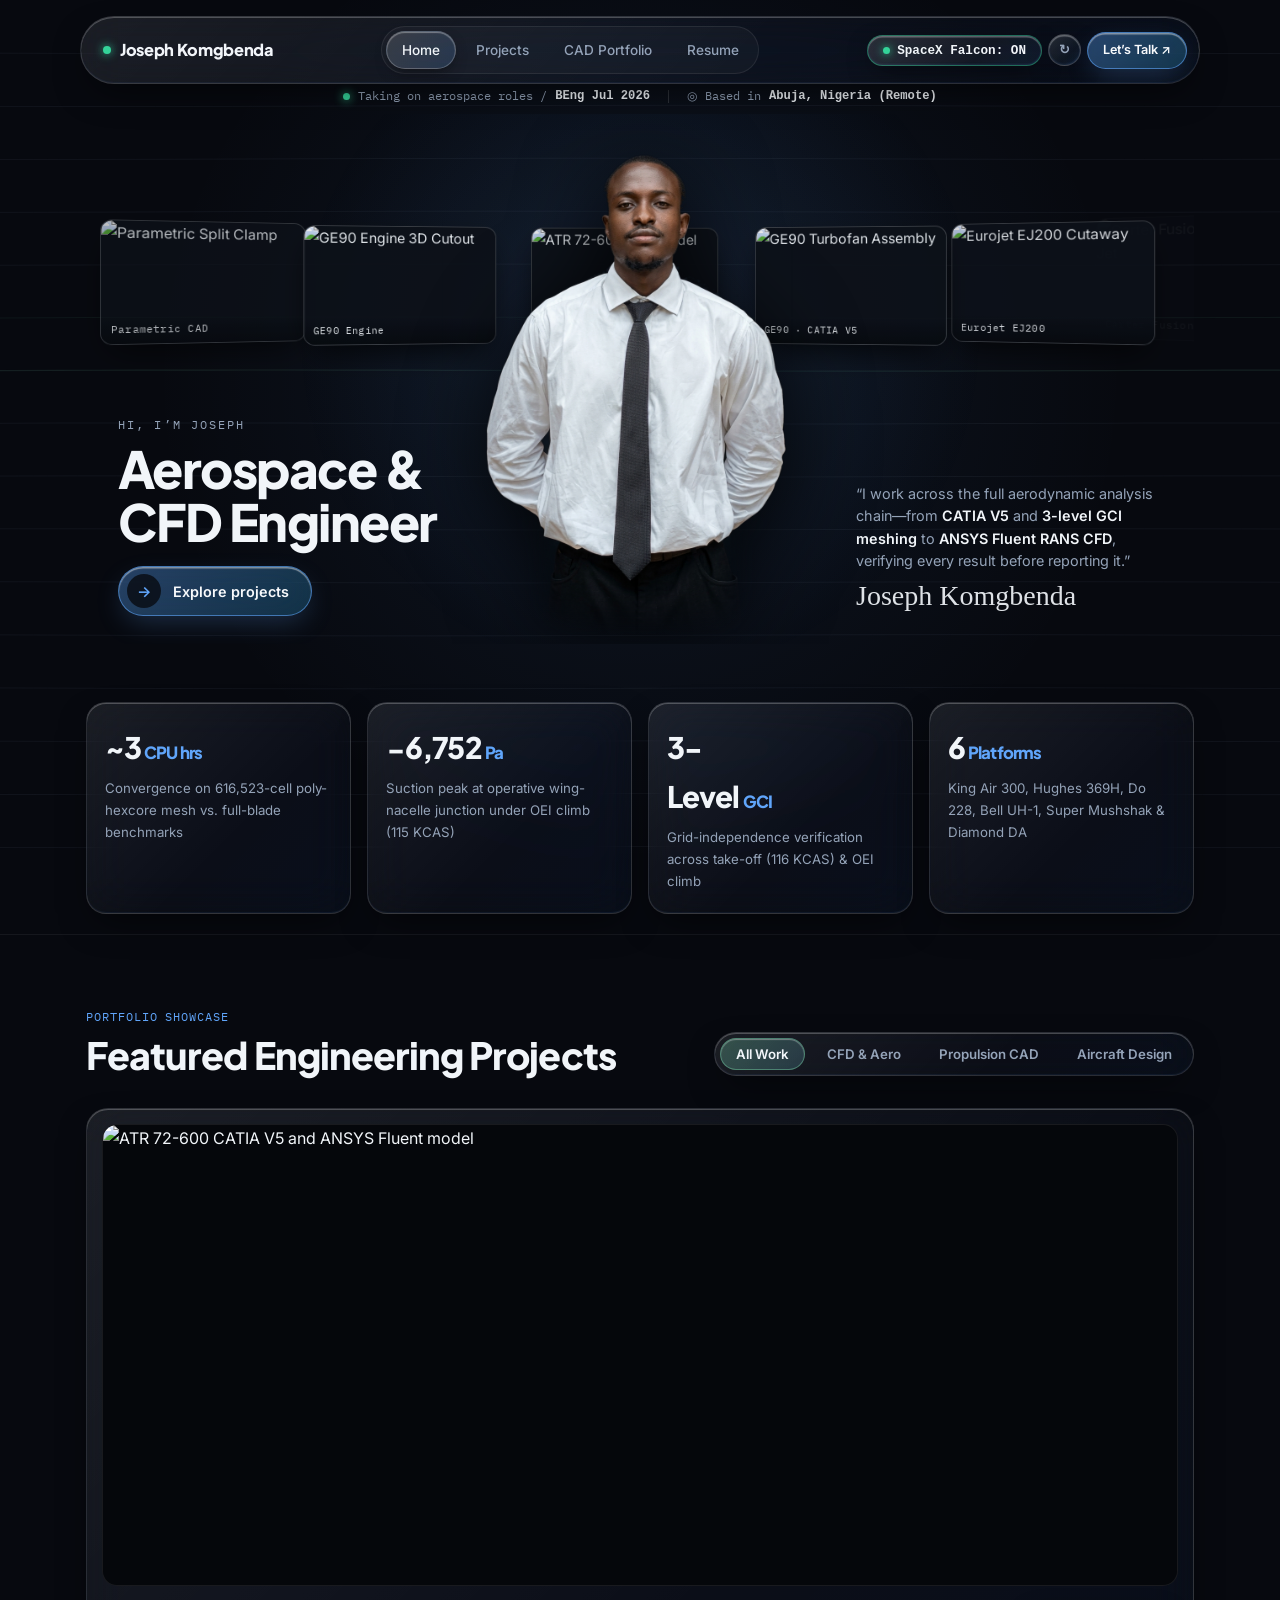
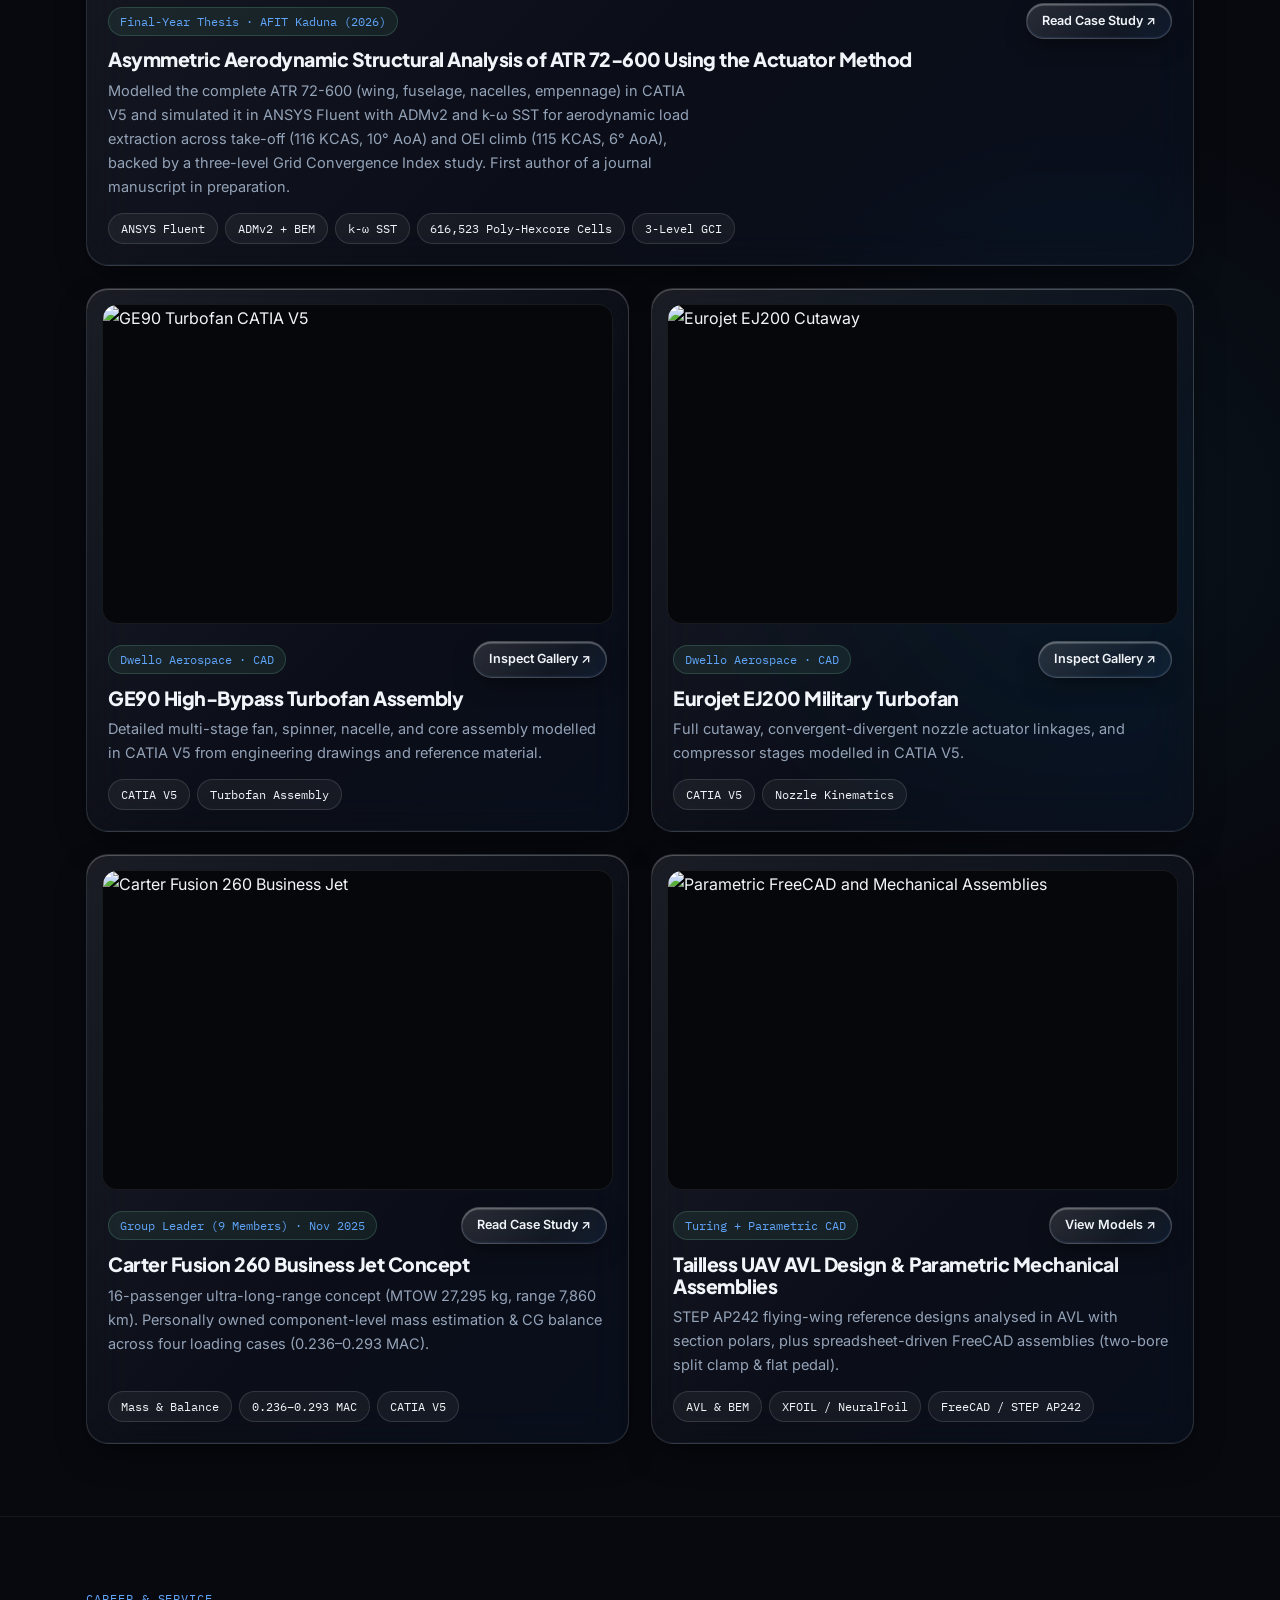
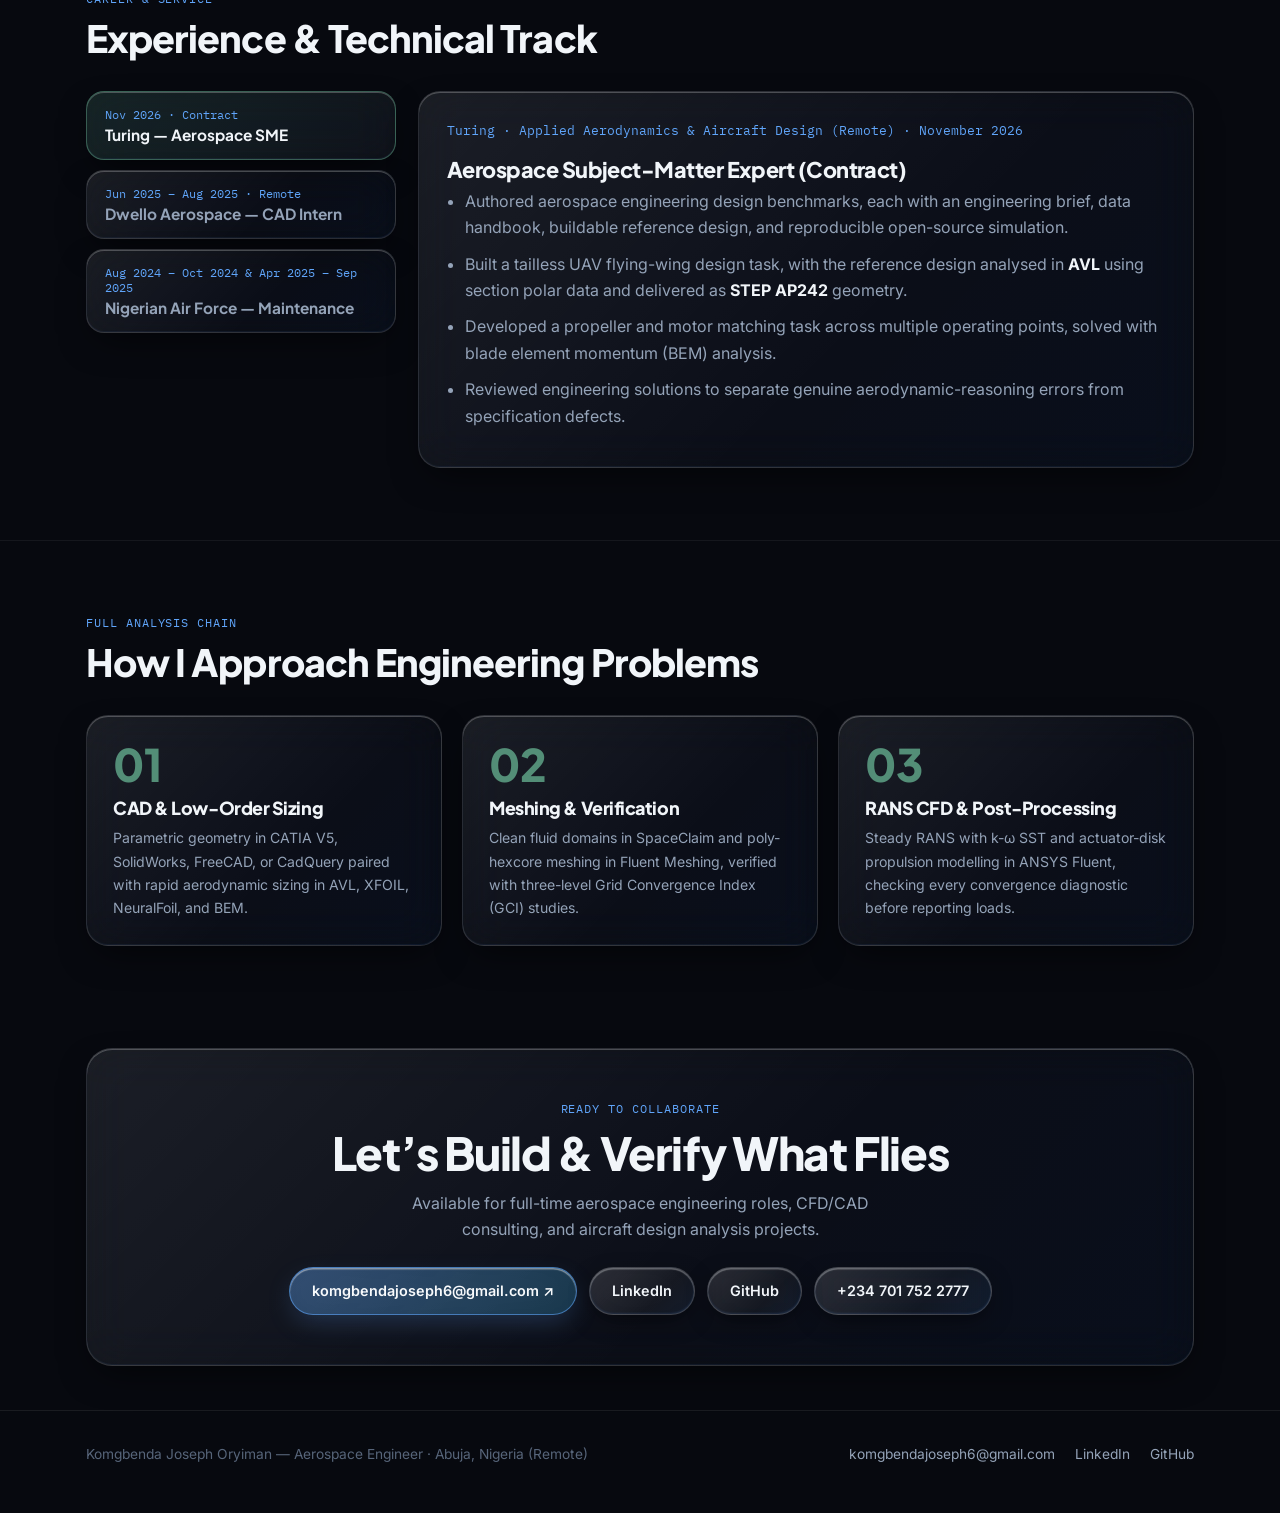
==== commit c9ffa049: "Feather lower trouser edges, remove AI eval labels, label GE90 Engine card, use authentic Apollo 11 " ====
--- a/index.html
+++ b/index.html
@@ -3,8 +3,8 @@
 <head>
 <meta charset="UTF-8">
 <meta name="viewport" content="width=device-width, initial-scale=1">
-<title>Komgbenda Joseph Oryiman — Aerospace Engineer | CFD, CAD &amp; AI Model Evaluation</title>
-<meta name="description" content="Aerospace engineering portfolio of Komgbenda Joseph Oryiman: ATR 72-600 propeller slipstream CFD, AVL/XFOIL/BEM low-order aerodynamics, CATIA V5 turbofan modeling, and AI model evaluation.">
+<title>Komgbenda Joseph Oryiman — Aerospace Engineer | CFD, Aerodynamics &amp; Propulsion CAD</title>
+<meta name="description" content="Aerospace engineering portfolio of Komgbenda Joseph Oryiman: ATR 72-600 propeller slipstream CFD, AVL/XFOIL/BEM low-order aerodynamics, and CATIA V5 turbofan modeling.">
 <link rel="preconnect" href="https://fonts.googleapis.com">
 <link rel="preconnect" href="https://fonts.gstatic.com" crossorigin>
 <link href="https://fonts.googleapis.com/css2?family=Plus+Jakarta+Sans:wght@600;700;800&family=Inter:wght@400;500;600&family=IBM+Plex+Mono:wght@400;500;600&display=swap" rel="stylesheet">
@@ -36,7 +36,7 @@
       <div class="hero-top-meta">
         <span class="meta-item">
           <span class="pulse-dot"></span>
-          Taking on aerospace roles &amp; AI eval / <b>BEng Jul 2026</b>
+          Taking on aerospace roles / <b>BEng Jul 2026</b>
         </span>
         <span class="meta-divider"></span>
         <span class="meta-item">
@@ -69,9 +69,9 @@
               <img src="assets/bike brace.jpg" alt="Parametric Split Clamp">
               <span class="arc-cap">Parametric CAD</span>
             </a>
-            <a class="arc-card" href="resume.html">
-              <img src="assets/ej200-fan-detail.jpg" alt="Resume and Turing AI Eval">
-              <span class="arc-cap">Resume &amp; AI Eval</span>
+            <a class="arc-card" href="cad-portfolio.html#ge90">
+              <img src="assets/ge90-inter.jpg" alt="GE90 Engine 3D Cutout">
+              <span class="arc-cap">GE90 Engine</span>
             </a>
           </div>
         </div>
@@ -97,7 +97,7 @@
           <div class="hero-col-right">
             <p class="hero-quote">
               &ldquo;I work across the full aerodynamic analysis chain&mdash;from <b>CATIA V5</b> and
-              <b>3-level GCI meshing</b> to <b>ANSYS Fluent RANS CFD</b> and <b>AI model evaluation</b>,
+              <b>3-level GCI meshing</b> to <b>ANSYS Fluent RANS CFD</b>,
               verifying every result before reporting it.&rdquo;
             </p>
             <div class="hero-signature">Joseph Komgbenda</div>
@@ -285,13 +285,13 @@
 
         <div>
           <div class="exp-panel liquid-glass active" id="exp-turing">
-            <div class="org">Turing · AI Model Evaluation (Remote) · November 2026</div>
+            <div class="org">Turing · Applied Aerodynamics &amp; Aircraft Design (Remote) · November 2026</div>
             <h3>Aerospace Subject-Matter Expert (Contract)</h3>
             <ul>
-              <li>Authored aerospace design tasks used to evaluate and post-train frontier AI models, each with an engineering brief, data handbook, buildable reference design, and reproducible open-source simulation.</li>
+              <li>Authored aerospace engineering design benchmarks, each with an engineering brief, data handbook, buildable reference design, and reproducible open-source simulation.</li>
               <li>Built a tailless UAV flying-wing design task, with the reference design analysed in <b>AVL</b> using section polar data and delivered as <b>STEP AP242</b> geometry.</li>
               <li>Developed a propeller and motor matching task across multiple operating points, solved with blade element momentum (BEM) analysis.</li>
-              <li>Reviewed model attempts to separate genuine engineering-reasoning errors from defects in the task itself.</li>
+              <li>Reviewed engineering solutions to separate genuine aerodynamic-reasoning errors from specification defects.</li>
             </ul>
           </div>
 
@@ -349,7 +349,7 @@
     <div class="cta-box liquid-glass">
       <span class="sec-tag">Ready to Collaborate</span>
       <h2>Let’s Build &amp; Verify What Flies</h2>
-      <p>Available for full-time aerospace engineering roles, CFD/CAD consulting, and AI engineering evaluation projects.</p>
+      <p>Available for full-time aerospace engineering roles, CFD/CAD consulting, and aircraft design analysis projects.</p>
       <div class="cta-actions">
         <a class="liquid-btn primary" href="mailto:komgbendajoseph6@gmail.com">komgbendajoseph6@gmail.com ↗</a>
         <a class="liquid-btn" href="https://www.linkedin.com/in/joseph-komgbenda-38bb41287/" target="_blank" rel="noopener">LinkedIn</a>
--- a/style.css
+++ b/style.css
@@ -5,17 +5,20 @@
    ============================================================ */
 
 :root {
-  --bg: #080b10;
-  --bg-elev: #0d121a;
-  --ink: #eef2f8;
-  --muted: #8f9bb0;
-  --faint: #566276;
-
-  /* Refined, muted seafoam-sage & aero-teal palette */
-  --accent: #68b694;
-  --accent-soft: rgba(104, 182, 148, 0.22);
-  --accent-cyan: #5d9cb3;
-  --accent-dark: #07130e;
+  --bg: #07090f;
+  --bg-elev: #0c101a;
+  --ink: #f1f5f9;
+  --muted: #94a3b8;
+  --faint: #57657a;
+
+  /* Elevated Stratosphere Ice-Blue & Brushed Titanium palette */
+  --accent: #60a5fa;
+  --accent-soft: rgba(96, 165, 250, 0.22);
+  --accent-cyan: #38bdf8;
+  --accent-dark: #06101f;
+
+  /* Preserved active-status green for name dot, status dot, and SpaceX/UAV LED */
+  --status-green: #34d399;
 
   /* Preserved original fonts */
   --font-display: "Plus Jakarta Sans", -apple-system, BlinkMacSystemFont, sans-serif;
@@ -36,8 +39,8 @@
 body {
   margin: 0;
   background:
-    radial-gradient(700px circle at 50% 10%, rgba(104, 182, 148, 0.08), transparent 65%),
-    radial-gradient(600px circle at 85% 45%, rgba(93, 156, 179, 0.06), transparent 65%),
+    radial-gradient(750px circle at 50% 8%, rgba(96, 165, 250, 0.085), transparent 65%),
+    radial-gradient(620px circle at 85% 45%, rgba(56, 189, 248, 0.055), transparent 65%),
     var(--bg);
   color: var(--ink);
   font-family: var(--font-body);
@@ -95,14 +98,14 @@
    ============================================================ */
 .liquid-glass {
   position: relative;
-  background: linear-gradient(135deg, rgba(255,255,255,0.08) 0%, rgba(255,255,255,0.025) 60%, rgba(104,182,148,0.035) 100%);
-  backdrop-filter: blur(22px) saturate(165%);
-  -webkit-backdrop-filter: blur(22px) saturate(165%);
-  border: 1px solid rgba(255, 255, 255, 0.12);
+  background: linear-gradient(135deg, rgba(255,255,255,0.085) 0%, rgba(255,255,255,0.025) 60%, rgba(96,165,250,0.04) 100%);
+  backdrop-filter: blur(22px) saturate(170%);
+  -webkit-backdrop-filter: blur(22px) saturate(170%);
+  border: 1px solid rgba(255, 255, 255, 0.13);
   box-shadow:
-    0 14px 36px -12px rgba(0, 0, 0, 0.65),
-    inset 0 1px 0.5px rgba(255, 255, 255, 0.22),
-    inset 0 -1px 1px rgba(104, 182, 148, 0.08);
+    0 14px 36px -12px rgba(0, 0, 0, 0.68),
+    inset 0 1px 0.5px rgba(255, 255, 255, 0.24),
+    inset 0 -1px 1px rgba(96, 165, 250, 0.08);
   transition: transform 0.28s cubic-bezier(0.2, 0.8, 0.2, 1),
               box-shadow 0.28s cubic-bezier(0.2, 0.8, 0.2, 1),
               border-color 0.28s ease,
@@ -115,7 +118,7 @@
   position: absolute;
   inset: 0;
   background: radial-gradient(280px circle at var(--gx, -999px) var(--gy, -999px),
-              rgba(104, 182, 148, 0.16),
+              rgba(96, 165, 250, 0.16),
               rgba(255, 255, 255, 0.05) 45%,
               transparent 70%);
   opacity: 0;
@@ -138,14 +141,14 @@
   color: var(--ink);
   cursor: pointer;
   overflow: hidden;
-  background: linear-gradient(135deg, rgba(255,255,255,0.12) 0%, rgba(255,255,255,0.03) 65%, rgba(104,182,148,0.08) 100%);
+  background: linear-gradient(135deg, rgba(255,255,255,0.12) 0%, rgba(255,255,255,0.03) 65%, rgba(96,165,250,0.08) 100%);
   backdrop-filter: blur(20px) saturate(180%);
   -webkit-backdrop-filter: blur(20px) saturate(180%);
   border: 1px solid rgba(255, 255, 255, 0.18);
   box-shadow:
     0 8px 24px -6px rgba(0, 0, 0, 0.6),
     inset 0 1.5px 1px rgba(255, 255, 255, 0.32),
-    inset 0 -1px 2px rgba(104, 182, 148, 0.14);
+    inset 0 -1px 2px rgba(96, 165, 250, 0.14);
   transition: all 0.26s cubic-bezier(0.2, 0.85, 0.25, 1.15);
   text-decoration: none;
 }
@@ -160,26 +163,26 @@
 }
 .liquid-btn:hover {
   transform: translateY(-2px);
-  border-color: rgba(104, 182, 148, 0.5);
+  border-color: rgba(96, 165, 250, 0.52);
   box-shadow:
-    0 14px 30px -8px rgba(104, 182, 148, 0.22),
+    0 14px 30px -8px rgba(96, 165, 250, 0.24),
     inset 0 1.5px 1.5px rgba(255, 255, 255, 0.45),
-    inset 0 -1.5px 3px rgba(104, 182, 148, 0.25);
+    inset 0 -1.5px 3px rgba(96, 165, 250, 0.25);
   text-decoration: none;
 }
 .liquid-btn:hover::before { opacity: 1; }
 
 .liquid-btn.primary {
-  background: linear-gradient(135deg, rgba(104, 182, 148, 0.38) 0%, rgba(93, 156, 179, 0.24) 100%);
-  color: #f3faf7;
-  border-color: rgba(104, 182, 148, 0.55);
+  background: linear-gradient(135deg, rgba(96, 165, 250, 0.36) 0%, rgba(56, 189, 248, 0.22) 100%);
+  color: #f8fafc;
+  border-color: rgba(96, 165, 250, 0.58);
   box-shadow:
-    0 10px 28px -6px rgba(104, 182, 148, 0.25),
+    0 10px 28px -6px rgba(96, 165, 250, 0.26),
     inset 0 1.5px 1px rgba(255, 255, 255, 0.45);
 }
 .liquid-btn.primary:hover {
-  background: linear-gradient(135deg, rgba(104, 182, 148, 0.52) 0%, rgba(93, 156, 179, 0.36) 100%);
-  border-color: rgba(104, 182, 148, 0.8);
+  background: linear-gradient(135deg, rgba(96, 165, 250, 0.5) 0%, rgba(56, 189, 248, 0.34) 100%);
+  border-color: rgba(96, 165, 250, 0.85);
 }
 
 .liquid-btn.sm {
@@ -203,11 +206,11 @@
 }
 .uav-toggle-btn[aria-pressed="true"] {
   color: var(--ink);
-  border-color: rgba(104, 182, 148, 0.42);
+  border-color: rgba(52, 211, 153, 0.45);
 }
 .uav-toggle-btn[aria-pressed="true"] .uav-led {
-  background: var(--accent);
-  box-shadow: 0 0 8px var(--accent);
+  background: var(--status-green);
+  box-shadow: 0 0 9px var(--status-green);
 }
 
 /* Tactile visual glass-tap shockwave ring at click coordinates */
@@ -220,17 +223,17 @@
   border-radius: 50%;
   pointer-events: none;
   z-index: 9999;
-  border: 1.5px solid rgba(104, 182, 148, 0.85);
-  box-shadow: 0 0 14px rgba(104, 182, 148, 0.55), inset 0 0 8px rgba(255, 255, 255, 0.65);
-  animation: glassTapWave 0.46s cubic-bezier(0.16, 1, 0.3, 1) forwards;
+  border: 1.5px solid rgba(96, 165, 250, 0.75);
+  box-shadow: 0 0 12px rgba(96, 165, 250, 0.45), inset 0 0 6px rgba(255, 255, 255, 0.6);
+  animation: glassTapWave 0.42s cubic-bezier(0.16, 1, 0.3, 1) forwards;
 }
 @keyframes glassTapWave {
   0% {
     transform: scale(0.4);
-    opacity: 0.95;
+    opacity: 0.85;
   }
   100% {
-    transform: scale(4.2);
+    transform: scale(3.8);
     opacity: 0;
   }
 }
@@ -269,8 +272,8 @@
   width: 8px;
   height: 8px;
   border-radius: 50%;
-  background: var(--accent);
-  box-shadow: 0 0 10px var(--accent);
+  background: var(--status-green);
+  box-shadow: 0 0 10px var(--status-green);
 }
 
 .nav-tabs {
@@ -301,7 +304,7 @@
 }
 .nav-tab.active, .nav-tab[aria-current="page"] {
   color: var(--ink);
-  background: linear-gradient(135deg, rgba(255,255,255,0.14) 0%, rgba(104,182,148,0.16) 100%);
+  background: linear-gradient(135deg, rgba(255,255,255,0.14) 0%, rgba(96,165,250,0.18) 100%);
   border: 1px solid rgba(255, 255, 255, 0.22);
   box-shadow:
     0 6px 14px -4px rgba(0, 0, 0, 0.5),
@@ -345,8 +348,8 @@
   width: 7px;
   height: 7px;
   border-radius: 50%;
-  background: var(--accent);
-  box-shadow: 0 0 10px var(--accent);
+  background: var(--status-green);
+  box-shadow: 0 0 10px var(--status-green);
 }
 
 /* Open, spacious panoramic stage (no heavy outer box clutter) */
@@ -360,7 +363,7 @@
   border-radius: 28px;
   padding: 28px 32px 28px;
   background:
-    radial-gradient(480px circle at 50% 42%, rgba(104, 182, 148, 0.10), transparent 72%);
+    radial-gradient(480px circle at 50% 42%, rgba(96, 165, 250, 0.10), transparent 72%);
 }
 
 /* 3D Curved Rolling Panorama of Project Screens Floating Behind the Portrait */
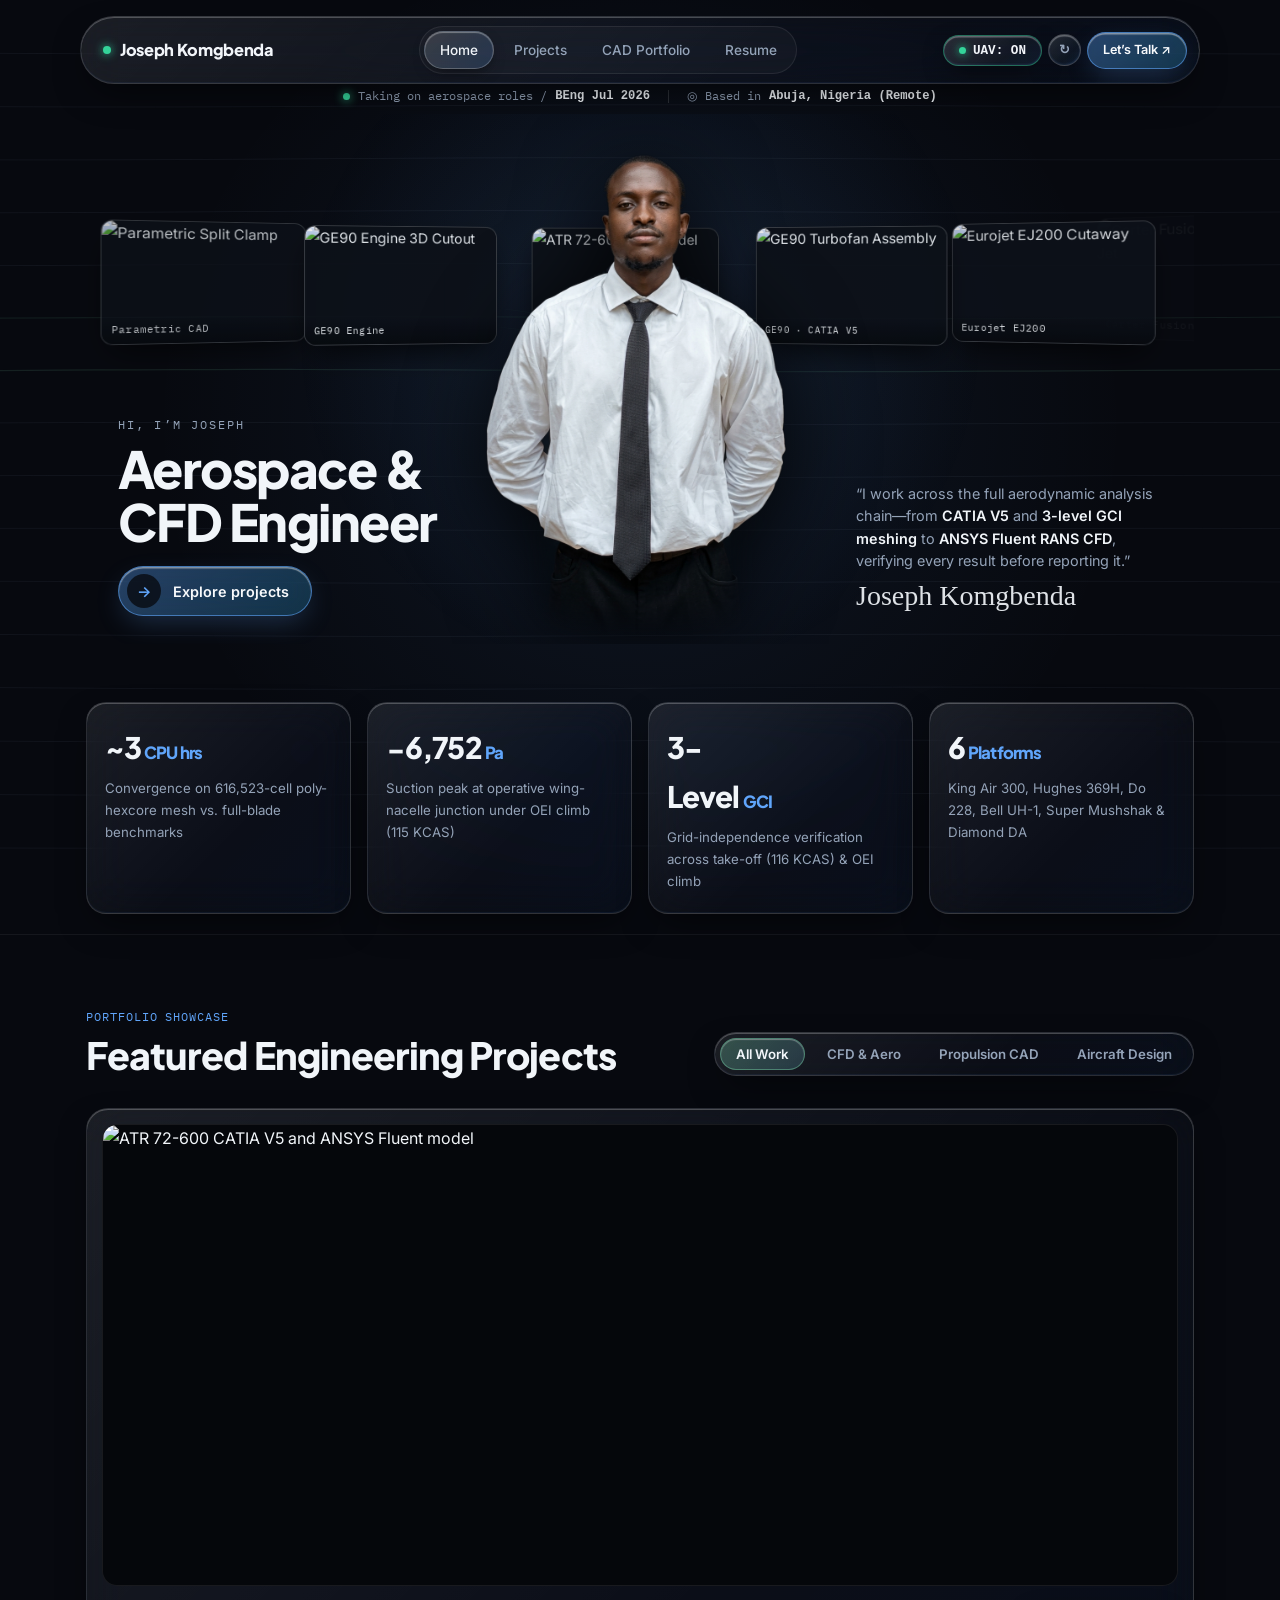
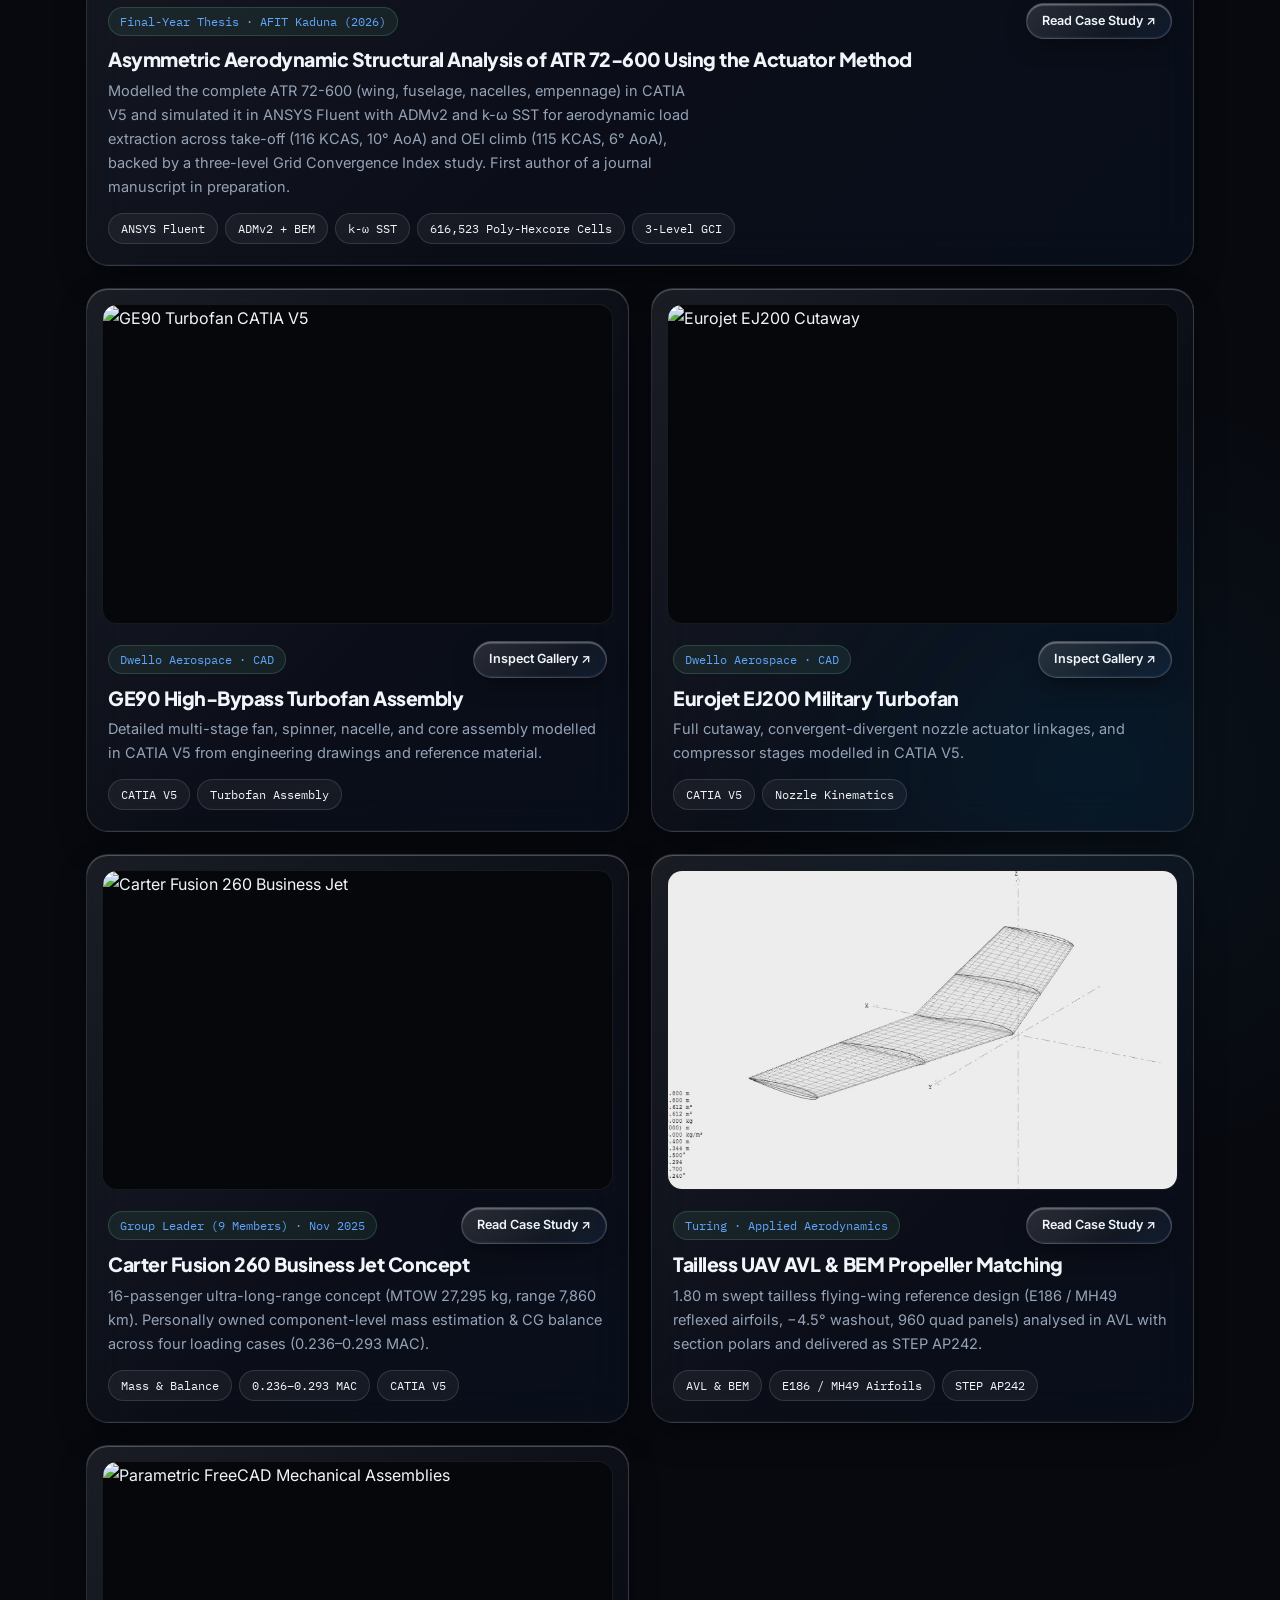
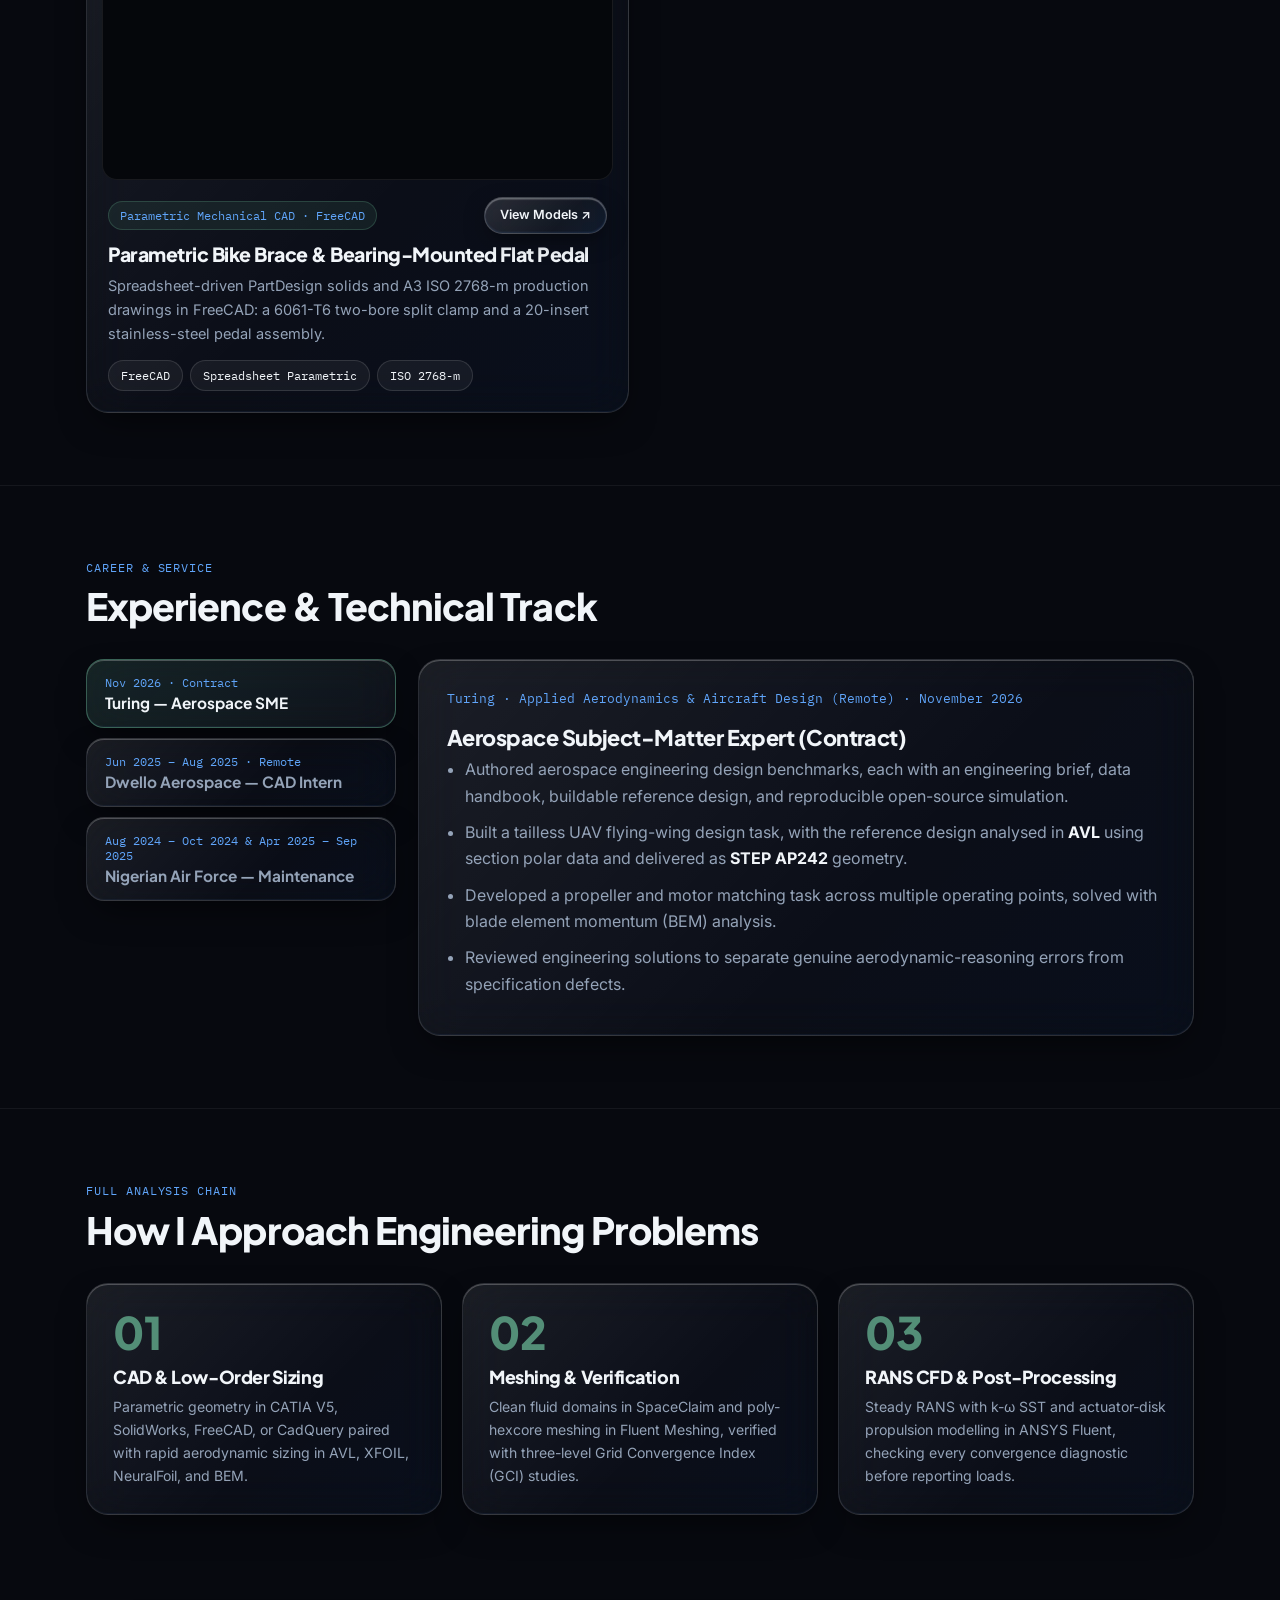
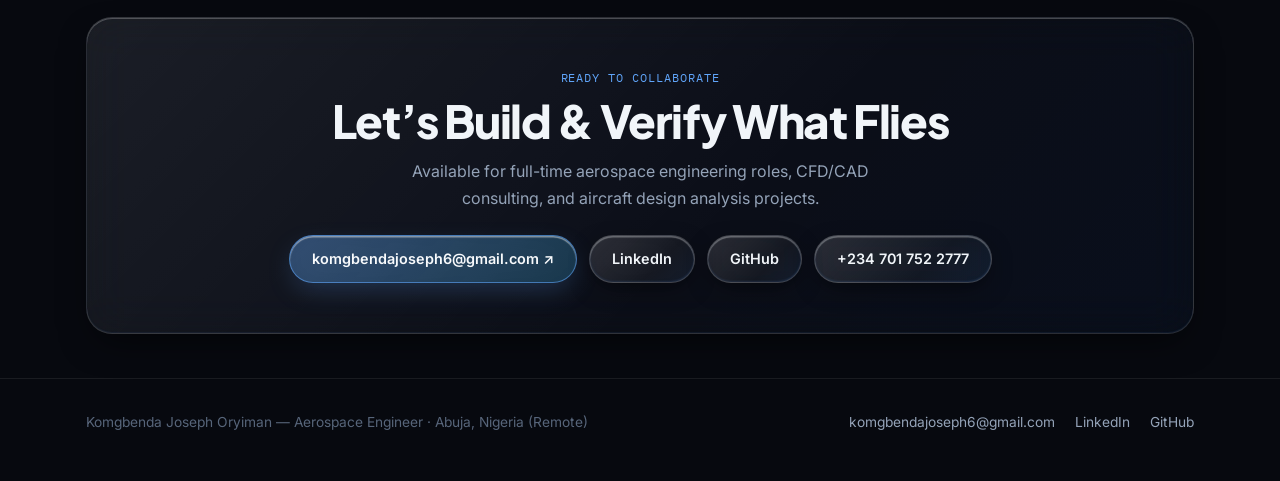
==== commit 7580f612: "Add Tailless UAV wing mesh, shaded surface, and reflexed airfoil comparison images with dedicated pr" ====
--- a/index.html
+++ b/index.html
@@ -238,19 +238,38 @@
 
         <article class="proj-card liquid-glass" data-cat="cfd">
           <div class="proj-thumb">
-            <img src="assets/bike brace.jpg" alt="Parametric FreeCAD and Mechanical Assemblies">
-          </div>
-          <div class="proj-body">
-            <div class="proj-meta">
-              <span class="proj-tag">Turing + Parametric CAD</span>
+            <img src="assets/uav-wing-mesh.jpg" alt="Tailless UAV 960-quad-panel aerodynamic mesh">
+          </div>
+          <div class="proj-body">
+            <div class="proj-meta">
+              <span class="proj-tag">Turing · Applied Aerodynamics</span>
+              <a class="liquid-btn sm" href="project-uav.html">Read Case Study ↗</a>
+            </div>
+            <h3>Tailless UAV AVL &amp; BEM Propeller Matching</h3>
+            <p>1.80 m swept tailless flying-wing reference design (E186 / MH49 reflexed airfoils, &minus;4.5&deg; washout, 960 quad panels) analysed in AVL with section polars and delivered as STEP AP242.</p>
+            <div class="chip-list">
+              <span class="glass-chip">AVL &amp; BEM</span>
+              <span class="glass-chip">E186 / MH49 Airfoils</span>
+              <span class="glass-chip">STEP AP242</span>
+            </div>
+          </div>
+        </article>
+
+        <article class="proj-card liquid-glass" data-cat="cad">
+          <div class="proj-thumb">
+            <img src="assets/bike brace.jpg" alt="Parametric FreeCAD Mechanical Assemblies">
+          </div>
+          <div class="proj-body">
+            <div class="proj-meta">
+              <span class="proj-tag">Parametric Mechanical CAD · FreeCAD</span>
               <a class="liquid-btn sm" href="cad-portfolio.html#side-quests">View Models ↗</a>
             </div>
-            <h3>Tailless UAV AVL Design &amp; Parametric Mechanical Assemblies</h3>
-            <p>STEP AP242 flying-wing reference designs analysed in AVL with section polars, plus spreadsheet-driven FreeCAD assemblies (two-bore split clamp &amp; flat pedal).</p>
-            <div class="chip-list">
-              <span class="glass-chip">AVL &amp; BEM</span>
-              <span class="glass-chip">XFOIL / NeuralFoil</span>
-              <span class="glass-chip">FreeCAD / STEP AP242</span>
+            <h3>Parametric Bike Brace &amp; Bearing-Mounted Flat Pedal</h3>
+            <p>Spreadsheet-driven PartDesign solids and A3 ISO 2768-m production drawings in FreeCAD: a 6061-T6 two-bore split clamp and a 20-insert stainless-steel pedal assembly.</p>
+            <div class="chip-list">
+              <span class="glass-chip">FreeCAD</span>
+              <span class="glass-chip">Spreadsheet Parametric</span>
+              <span class="glass-chip">ISO 2768-m</span>
             </div>
           </div>
         </article>
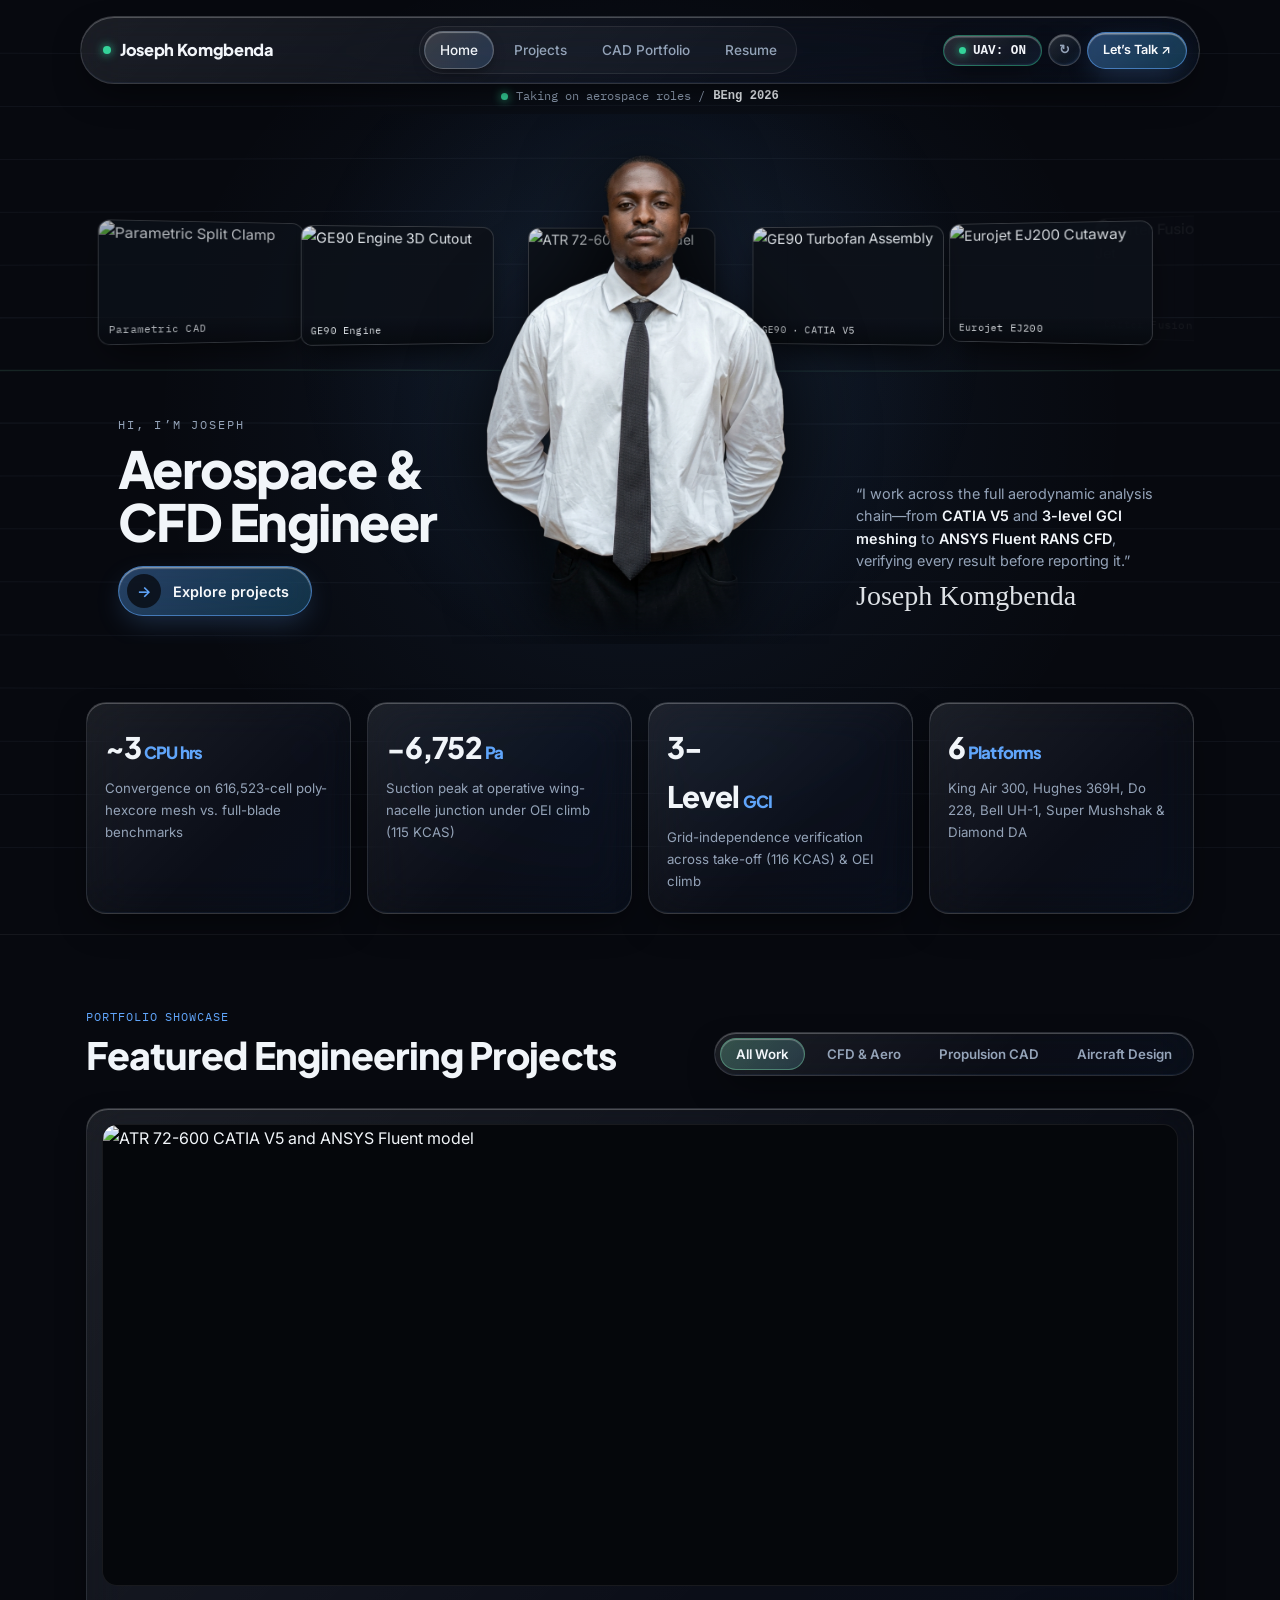
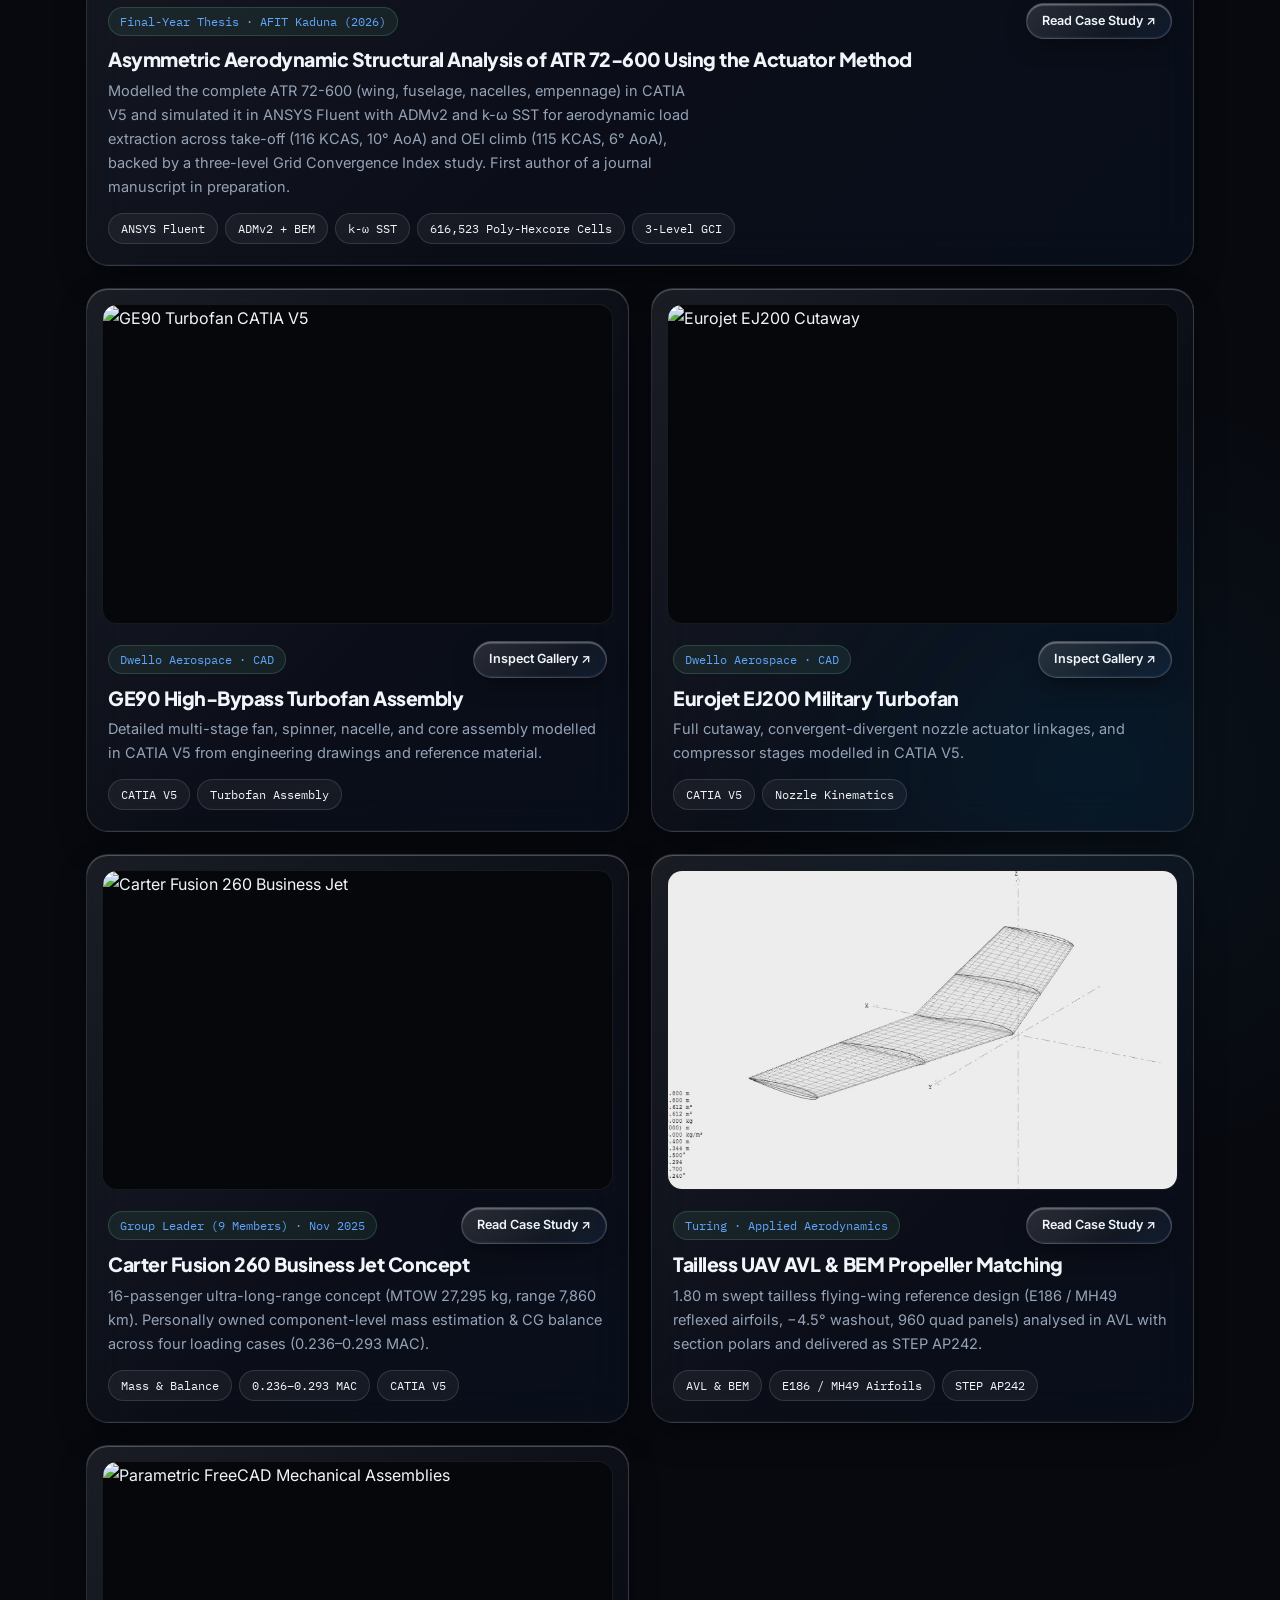
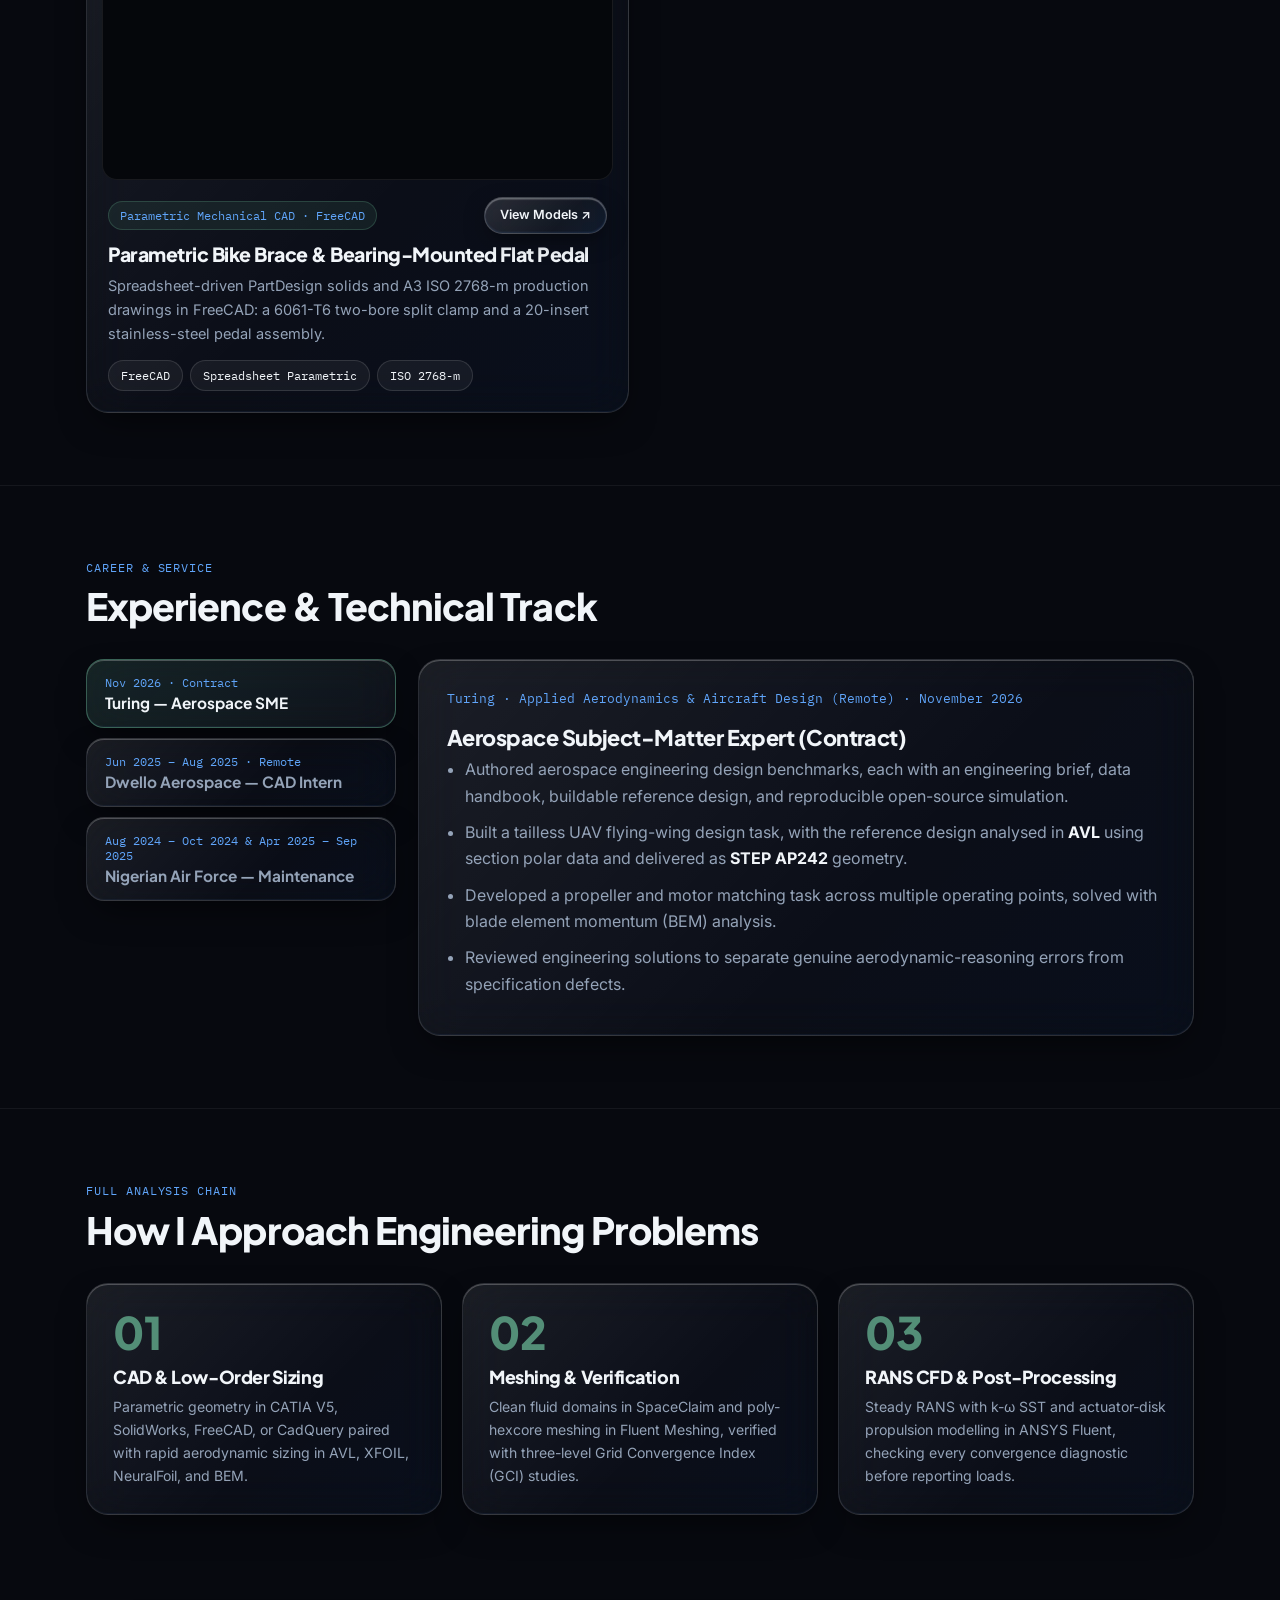
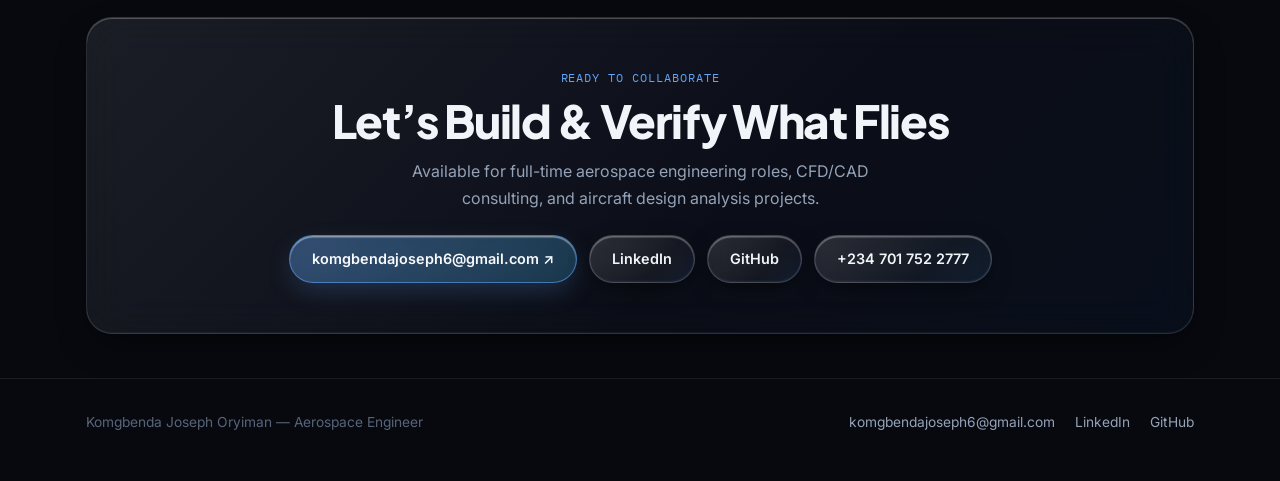
==== commit 1e263d03: "Remove location from landing page and center Taking on aerospace roles / BEng 2026" ====
--- a/index.html
+++ b/index.html
@@ -36,12 +36,7 @@
       <div class="hero-top-meta">
         <span class="meta-item">
           <span class="pulse-dot"></span>
-          Taking on aerospace roles / <b>BEng Jul 2026</b>
-        </span>
-        <span class="meta-divider"></span>
-        <span class="meta-item">
-          <span>&#9678;</span>
-          Based in <b>Abuja, Nigeria (Remote)</b>
+          Taking on aerospace roles / <b>BEng 2026</b>
         </span>
       </div>
 
@@ -380,7 +375,7 @@
 
   <footer class="site-footer">
     <div class="wrap footer-inner">
-      <p>Komgbenda Joseph Oryiman &mdash; Aerospace Engineer · Abuja, Nigeria (Remote)</p>
+      <p>Komgbenda Joseph Oryiman &mdash; Aerospace Engineer</p>
       <div class="footer-links">
         <a href="mailto:komgbendajoseph6@gmail.com">komgbendajoseph6@gmail.com</a>
         <a href="https://www.linkedin.com/in/joseph-komgbenda-38bb41287/" target="_blank" rel="noopener">LinkedIn</a>
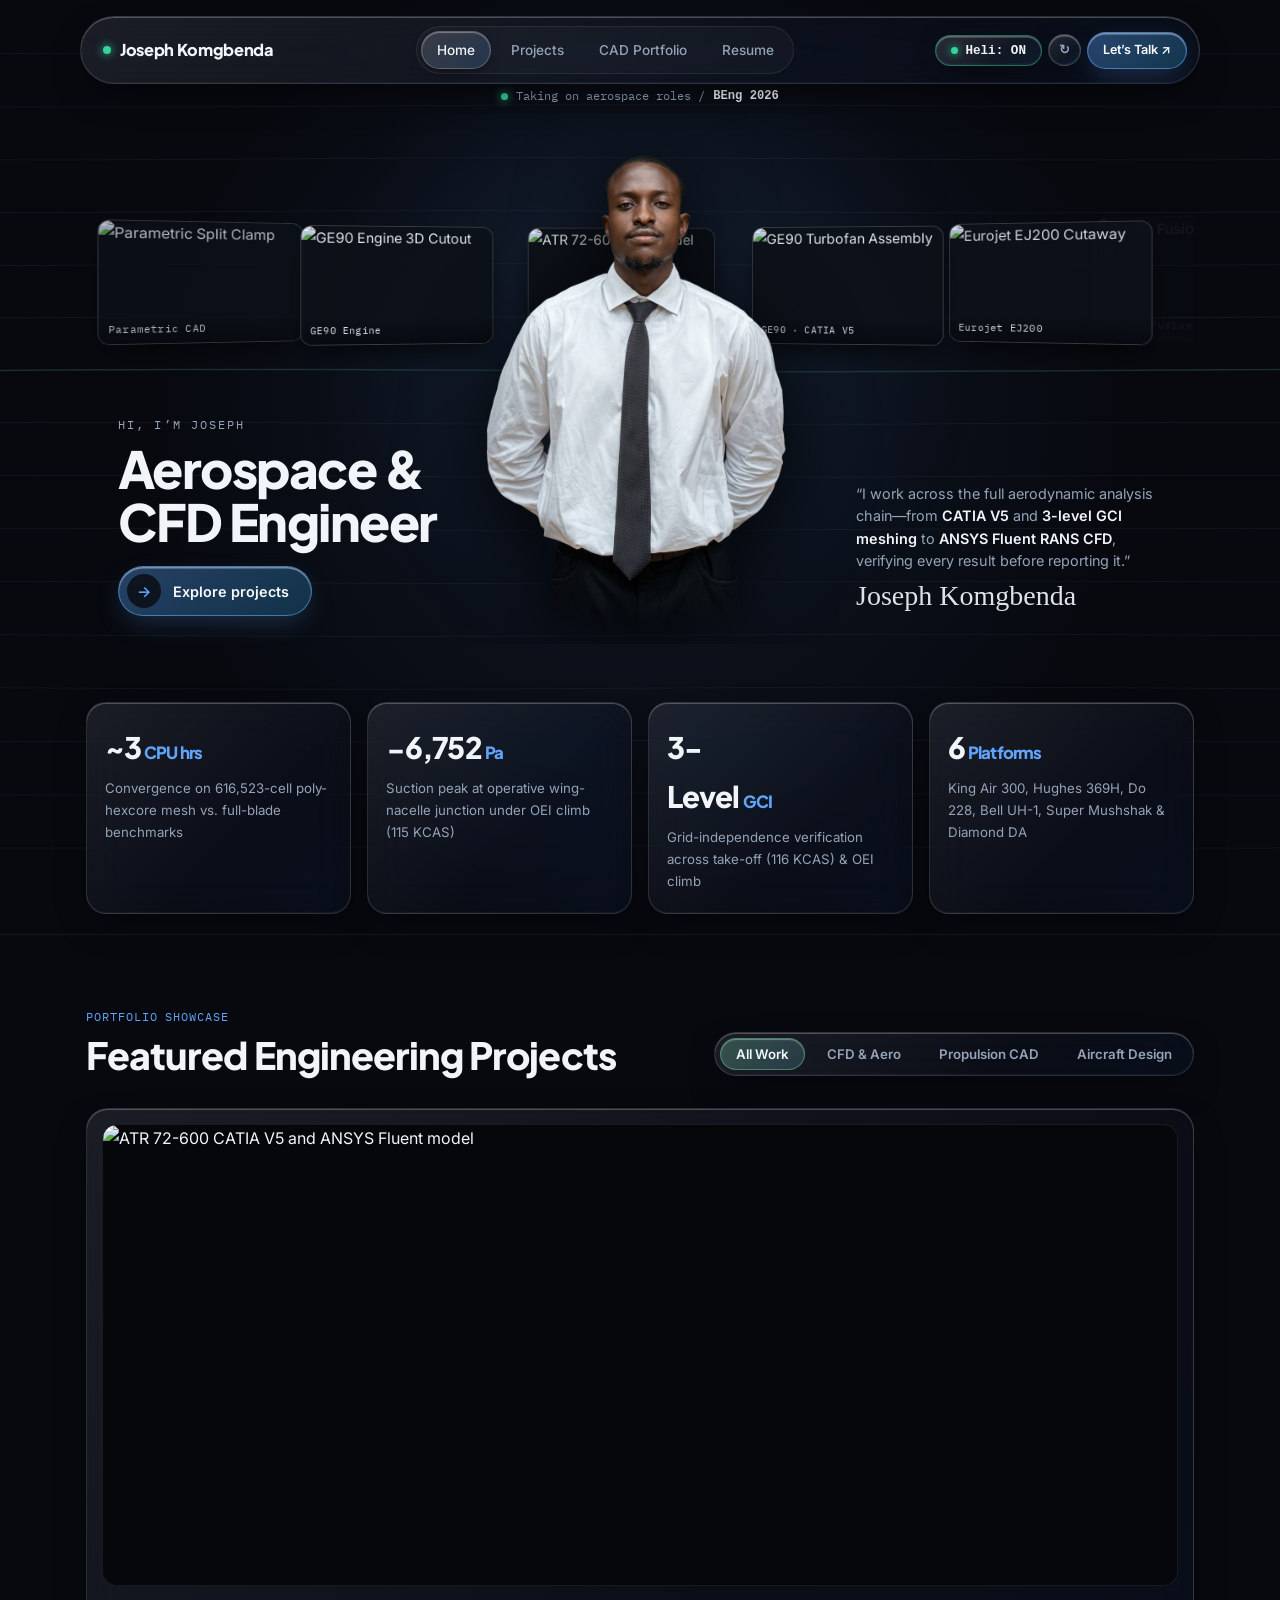
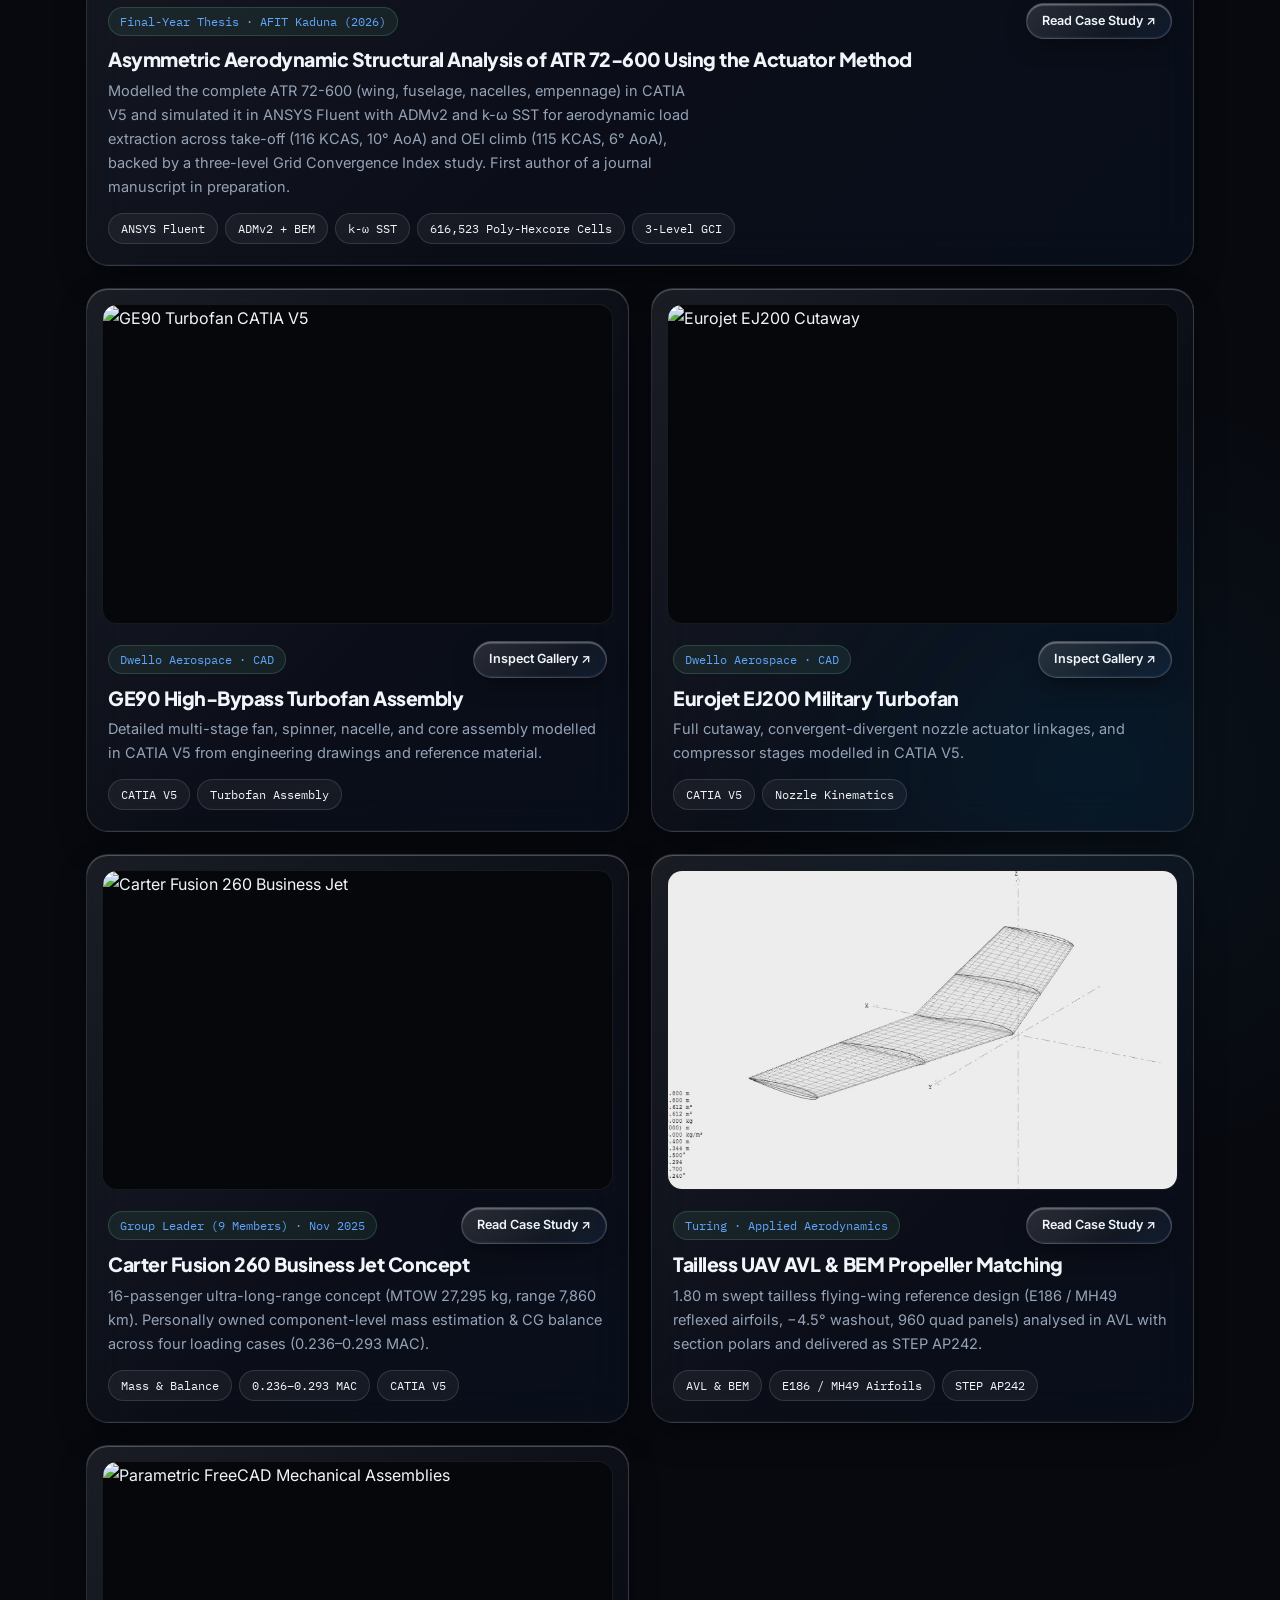
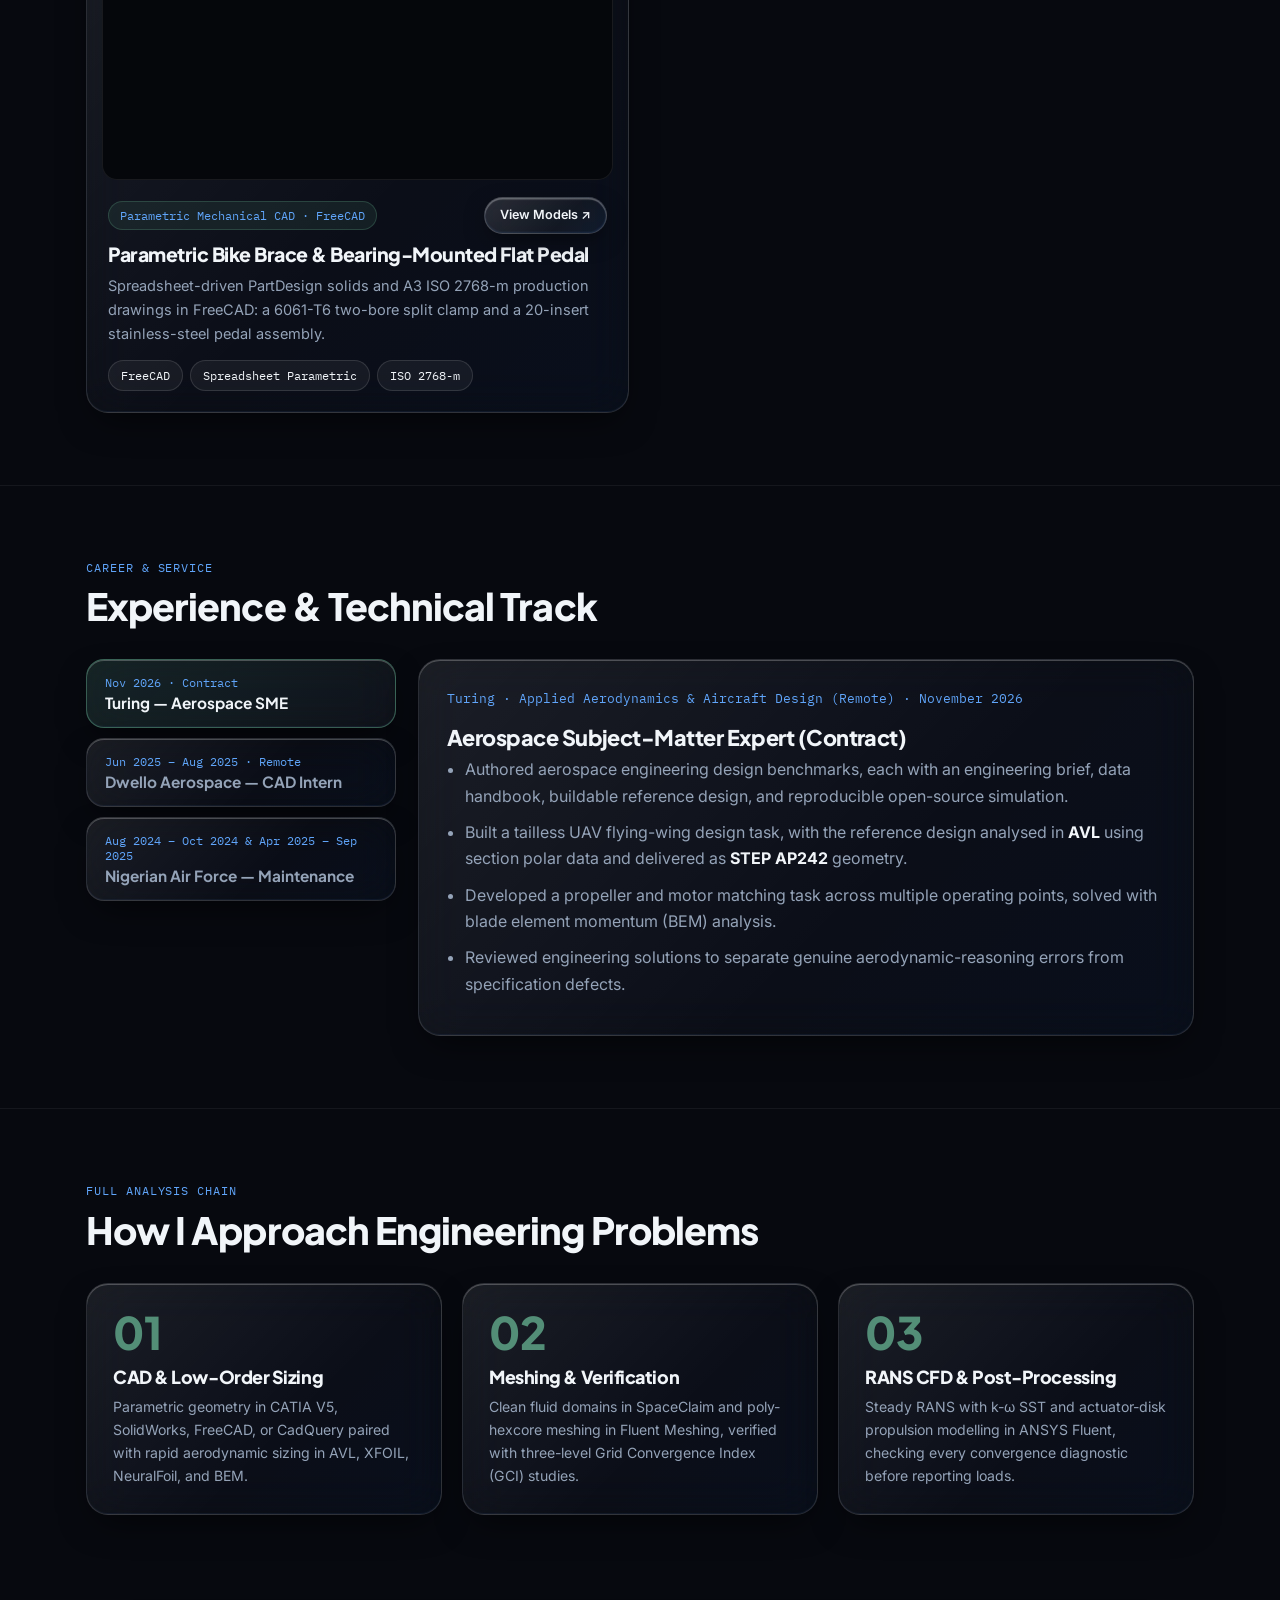
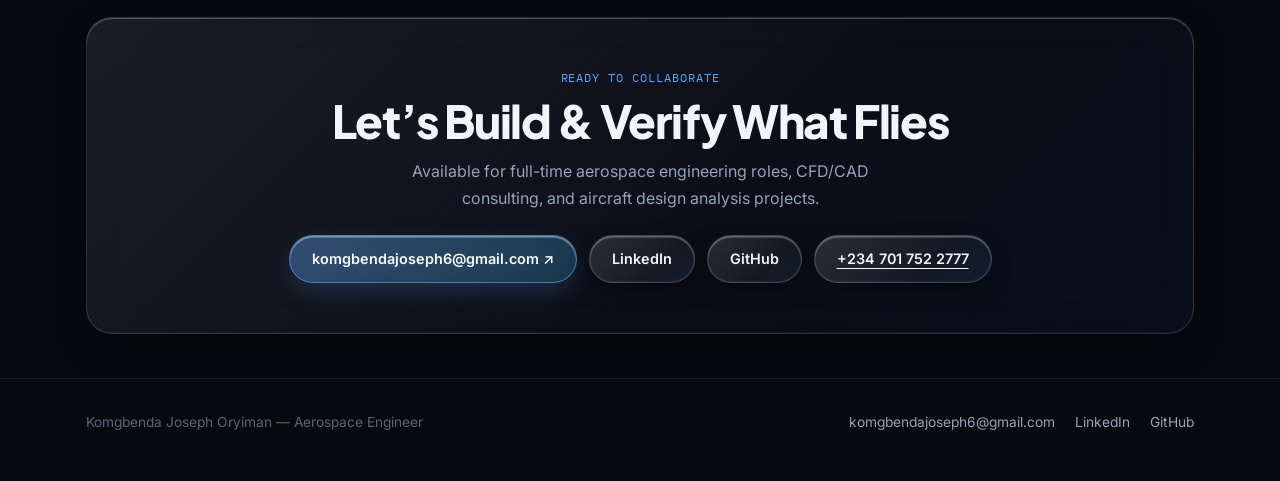
==== commit 30618c12: "Link phone number instances to WhatsApp DM with underline" ====
--- a/index.html
+++ b/index.html
@@ -368,7 +368,7 @@
         <a class="liquid-btn primary" href="mailto:komgbendajoseph6@gmail.com">komgbendajoseph6@gmail.com ↗</a>
         <a class="liquid-btn" href="https://www.linkedin.com/in/joseph-komgbenda-38bb41287/" target="_blank" rel="noopener">LinkedIn</a>
         <a class="liquid-btn" href="https://github.com/Joe47122" target="_blank" rel="noopener">GitHub</a>
-        <a class="liquid-btn" href="tel:+2347017522777">+234 701 752 2777</a>
+        <a class="liquid-btn" href="https://wa.me/2347017522777" target="_blank" rel="noopener" style="text-decoration: underline; text-underline-offset: 4px;">+234 701 752 2777</a>
       </div>
     </div>
   </div>
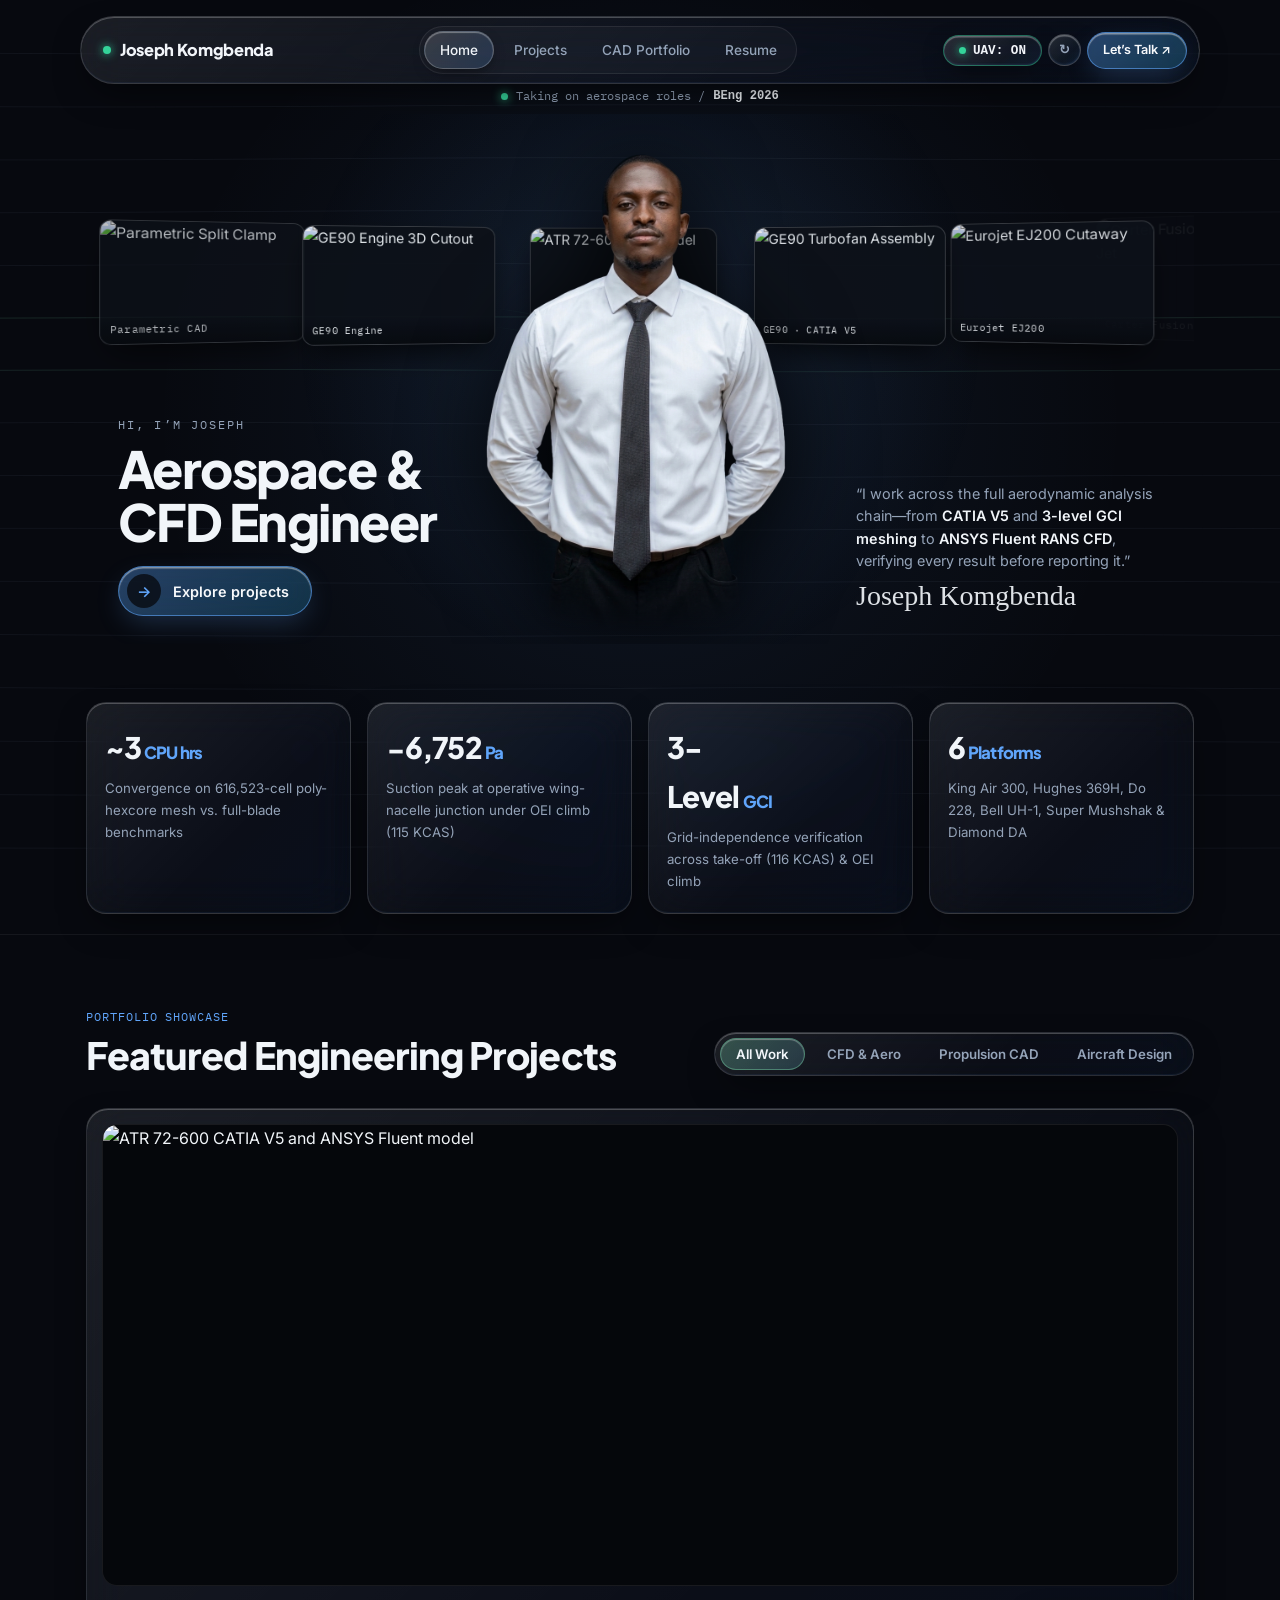
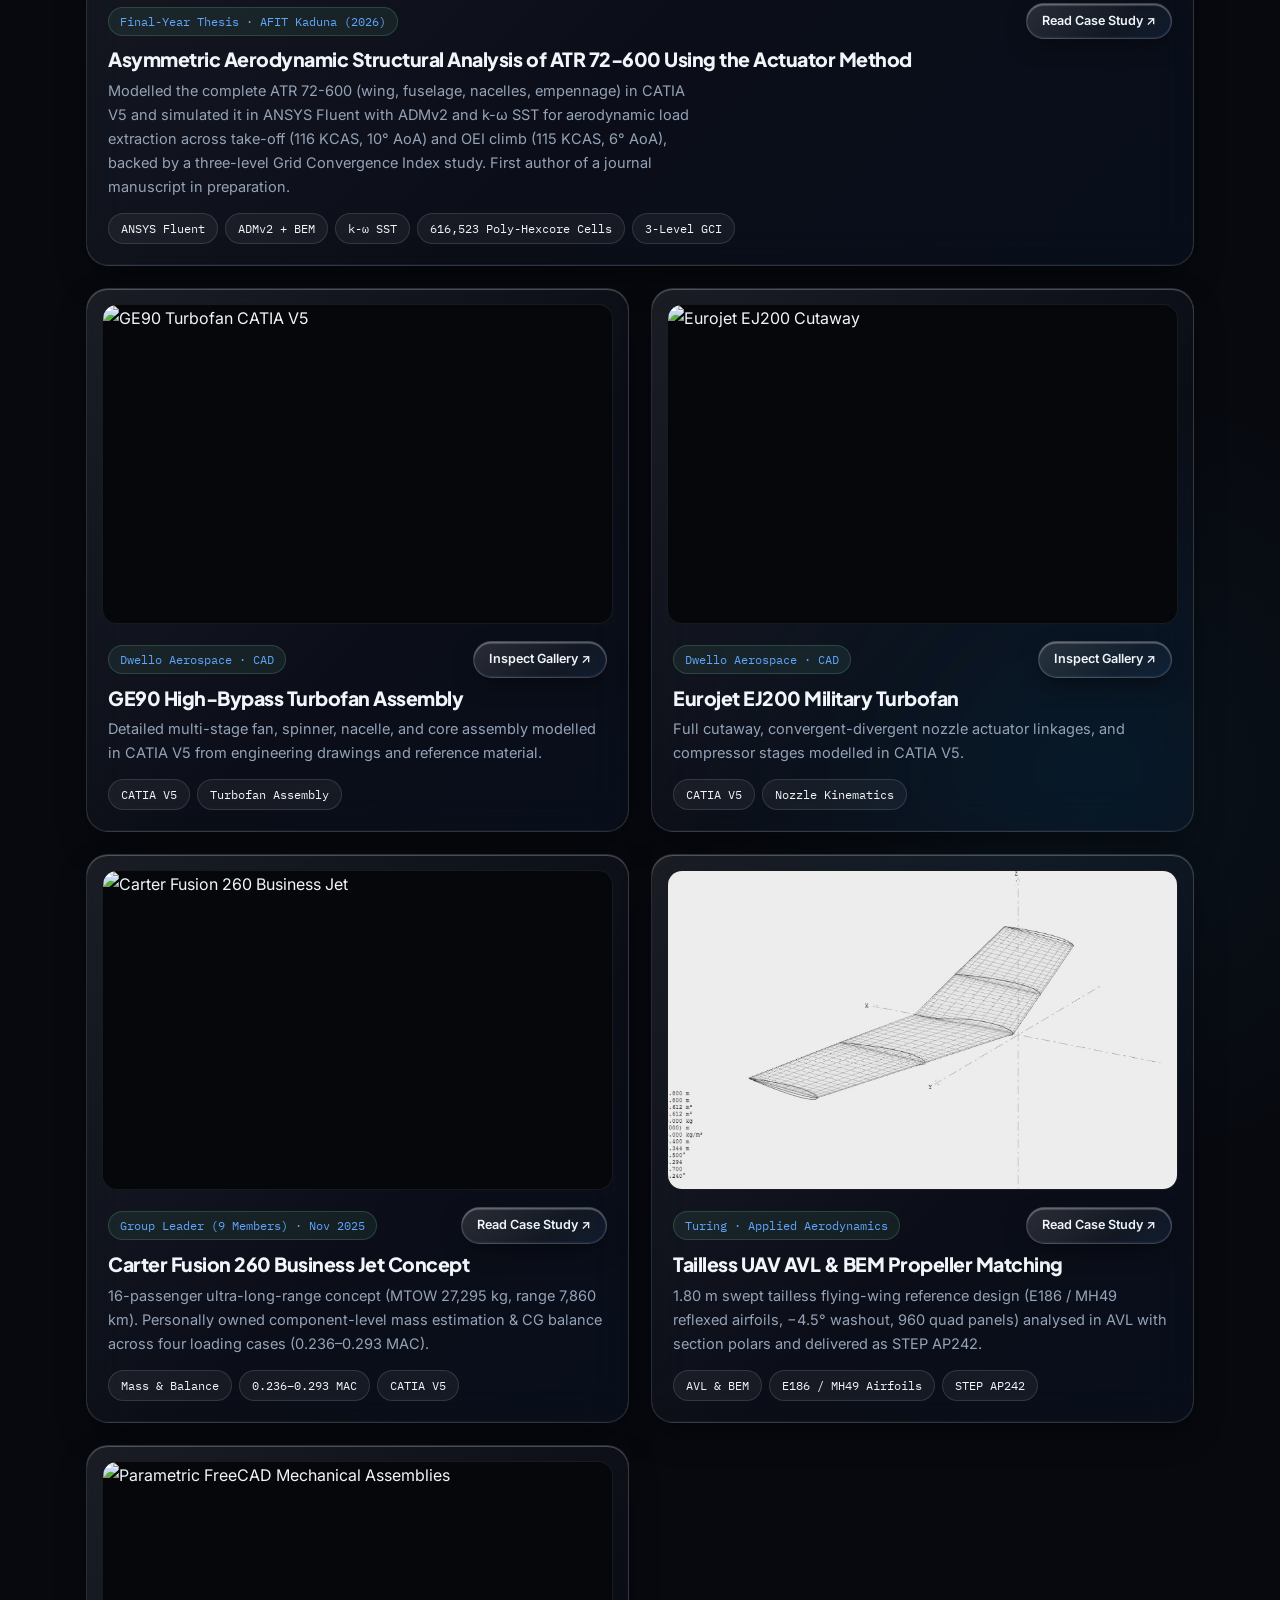
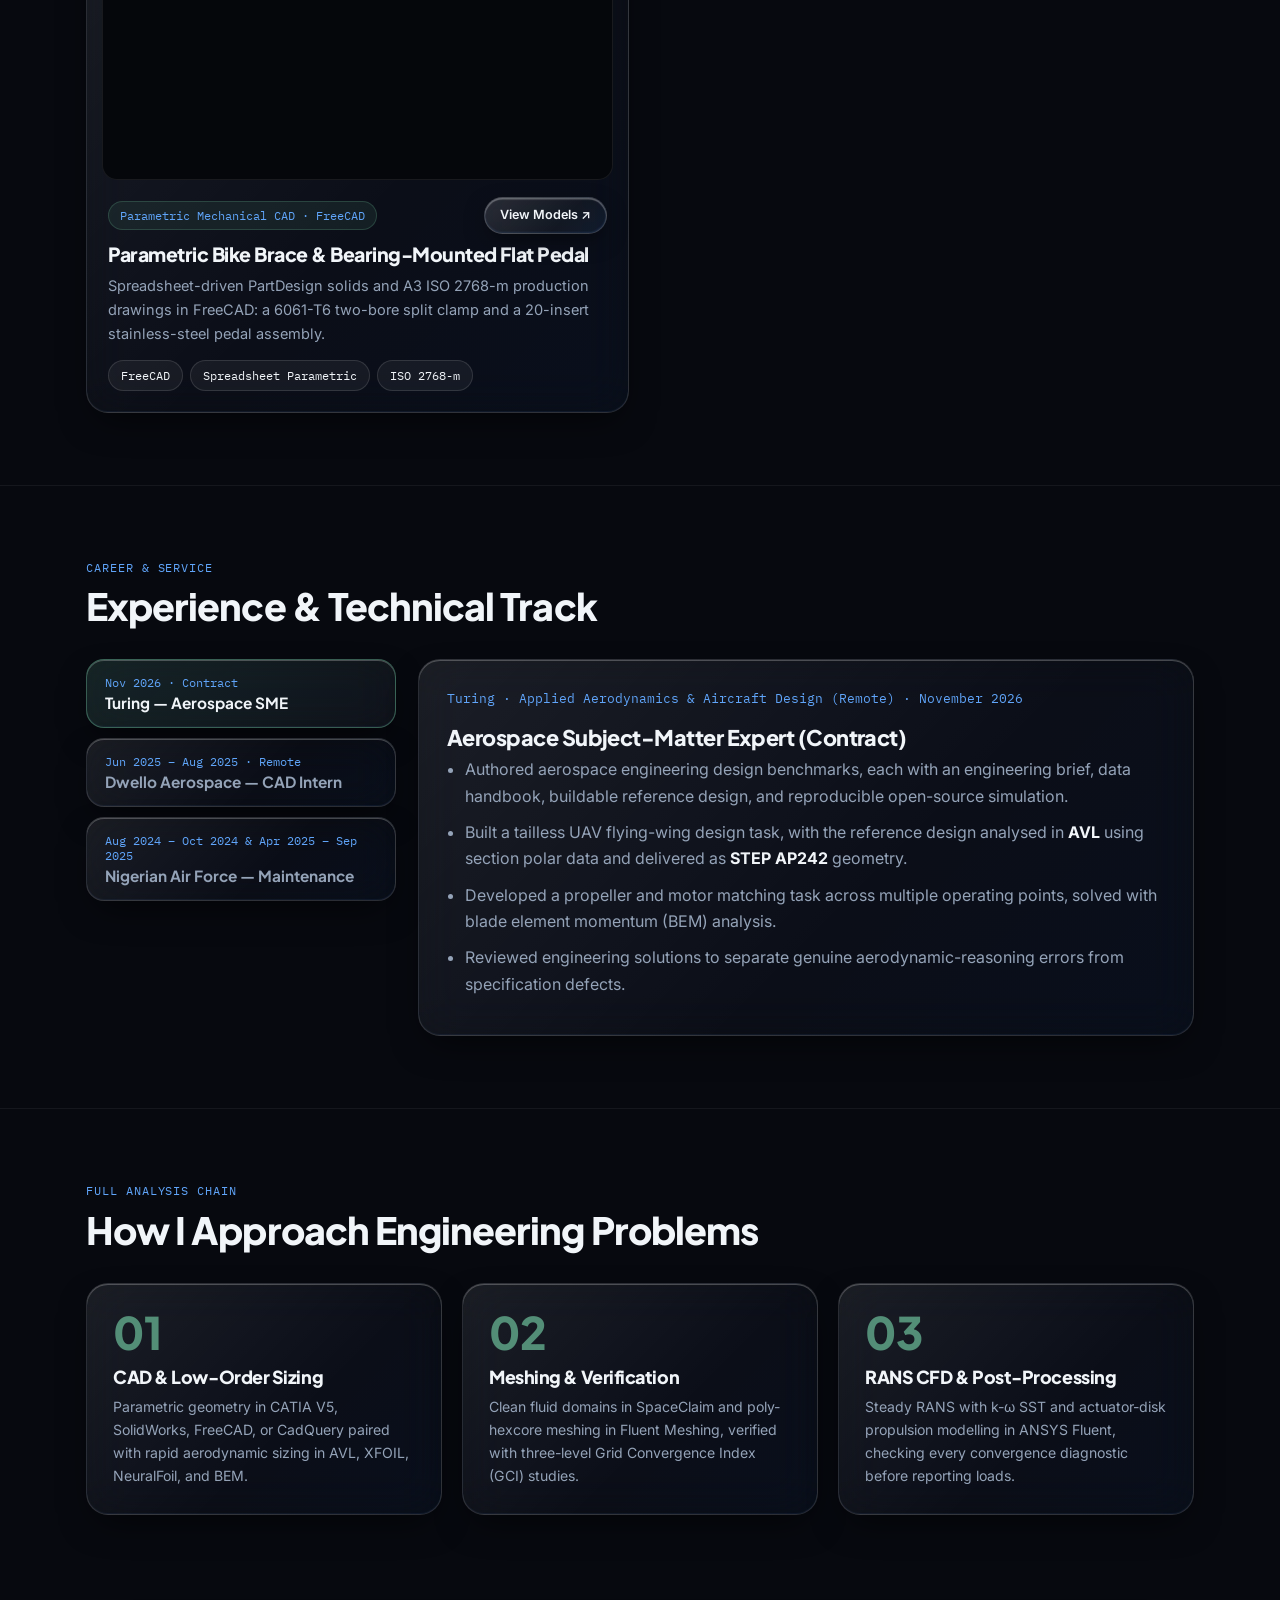
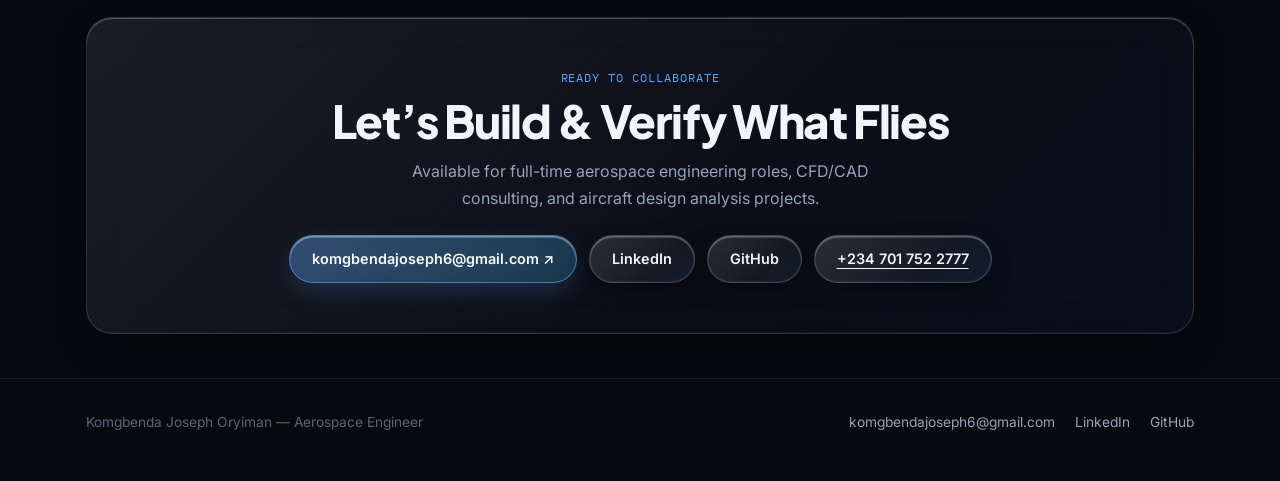
==== commit 579e540a: "Link all Let's Talk buttons and email addresses site-wide directly to Gmail Web Compose" ====
--- a/index.html
+++ b/index.html
@@ -27,7 +27,7 @@
         <a class="nav-tab" href="cad-portfolio.html">CAD Portfolio</a>
         <a class="nav-tab" href="resume.html">Resume</a>
       </div>
-      <a class="liquid-btn primary sm" href="#contact">Let’s Talk ↗</a>
+      <a class="liquid-btn primary sm" href="https://mail.google.com/mail/?view=cm&amp;fs=1&amp;to=komgbendajoseph6@gmail.com" target="_blank" rel="noopener">Let’s Talk ↗</a>
     </nav>
   </div>
 
@@ -365,7 +365,7 @@
       <h2>Let’s Build &amp; Verify What Flies</h2>
       <p>Available for full-time aerospace engineering roles, CFD/CAD consulting, and aircraft design analysis projects.</p>
       <div class="cta-actions">
-        <a class="liquid-btn primary" href="mailto:komgbendajoseph6@gmail.com">komgbendajoseph6@gmail.com ↗</a>
+        <a class="liquid-btn primary" href="https://mail.google.com/mail/?view=cm&amp;fs=1&amp;to=komgbendajoseph6@gmail.com" target="_blank" rel="noopener">komgbendajoseph6@gmail.com ↗</a>
         <a class="liquid-btn" href="https://www.linkedin.com/in/joseph-komgbenda-38bb41287/" target="_blank" rel="noopener">LinkedIn</a>
         <a class="liquid-btn" href="https://github.com/Joe47122" target="_blank" rel="noopener">GitHub</a>
         <a class="liquid-btn" href="https://wa.me/2347017522777" target="_blank" rel="noopener" style="text-decoration: underline; text-underline-offset: 4px;">+234 701 752 2777</a>
@@ -377,7 +377,7 @@
     <div class="wrap footer-inner">
       <p>Komgbenda Joseph Oryiman &mdash; Aerospace Engineer</p>
       <div class="footer-links">
-        <a href="mailto:komgbendajoseph6@gmail.com">komgbendajoseph6@gmail.com</a>
+        <a href="https://mail.google.com/mail/?view=cm&amp;fs=1&amp;to=komgbendajoseph6@gmail.com" target="_blank" rel="noopener">komgbendajoseph6@gmail.com</a>
         <a href="https://www.linkedin.com/in/joseph-komgbenda-38bb41287/" target="_blank" rel="noopener">LinkedIn</a>
         <a href="https://github.com/Joe47122" target="_blank" rel="noopener">GitHub</a>
       </div>
